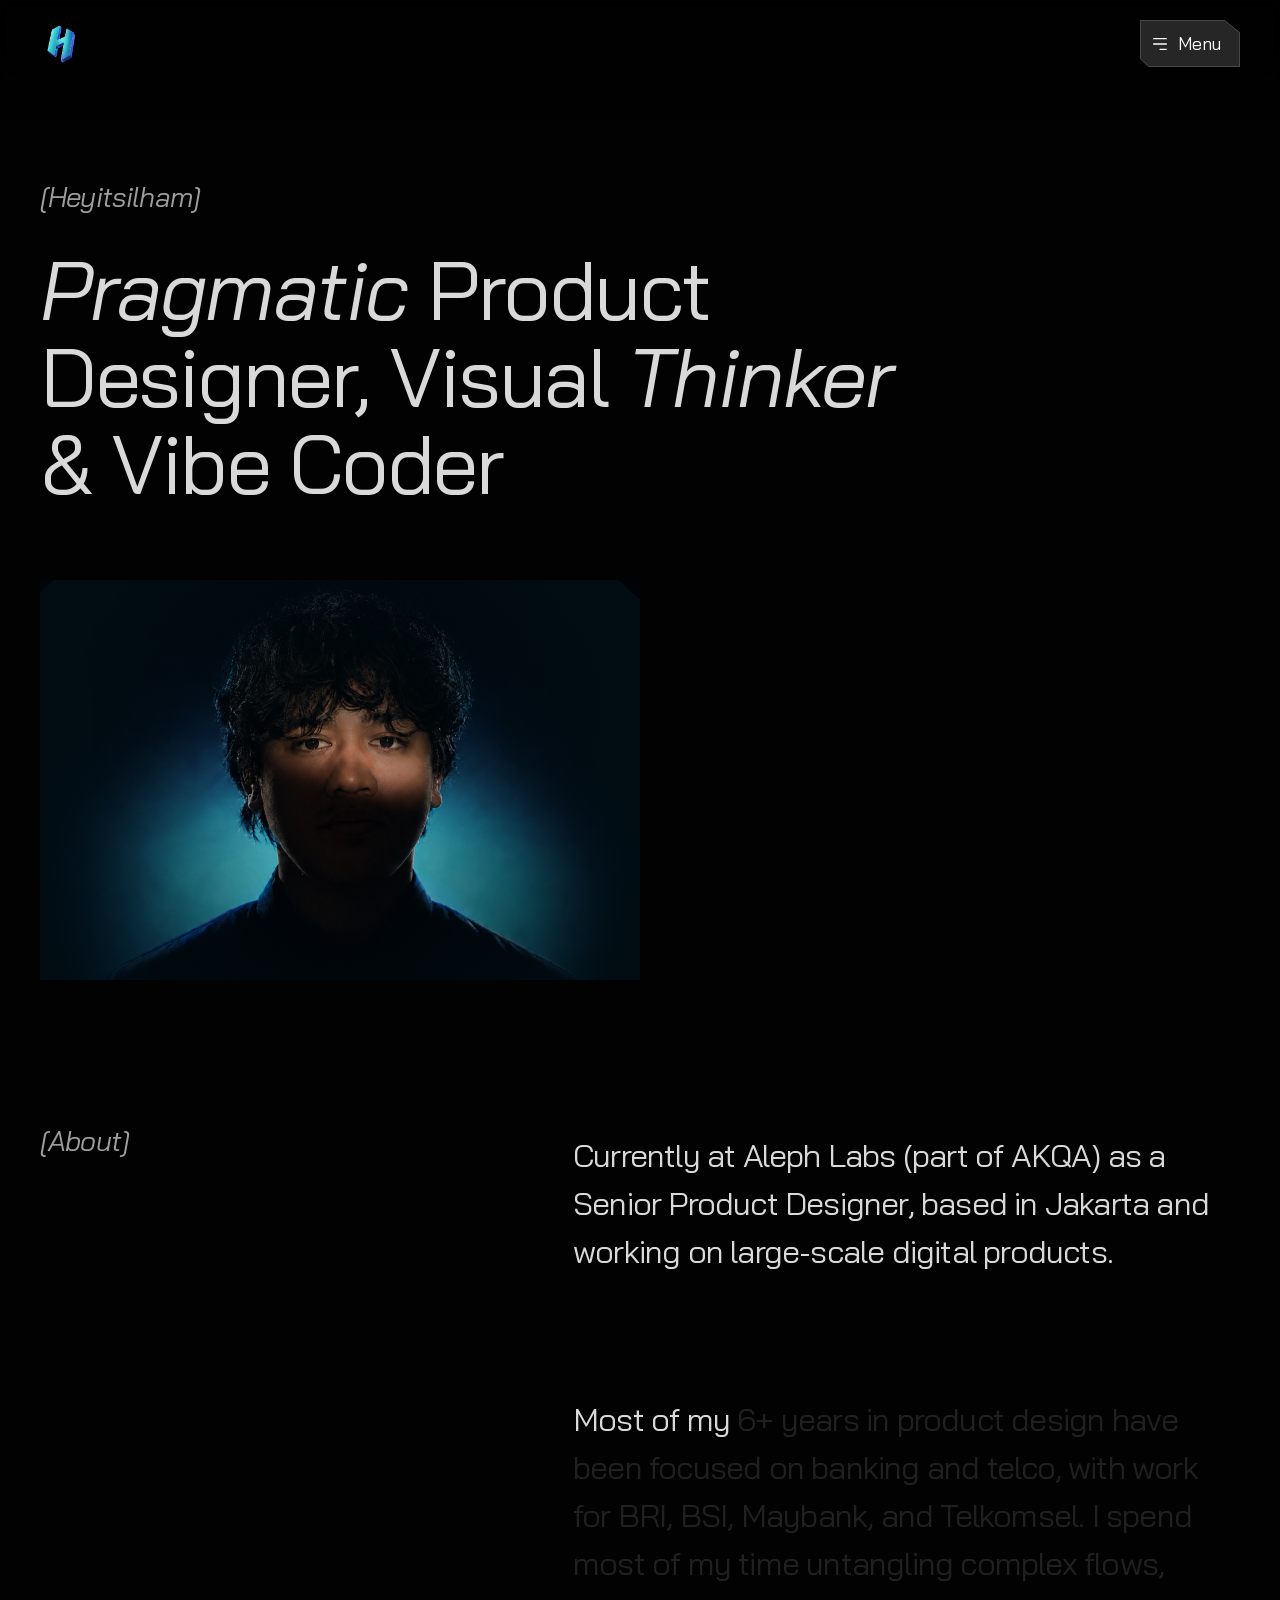
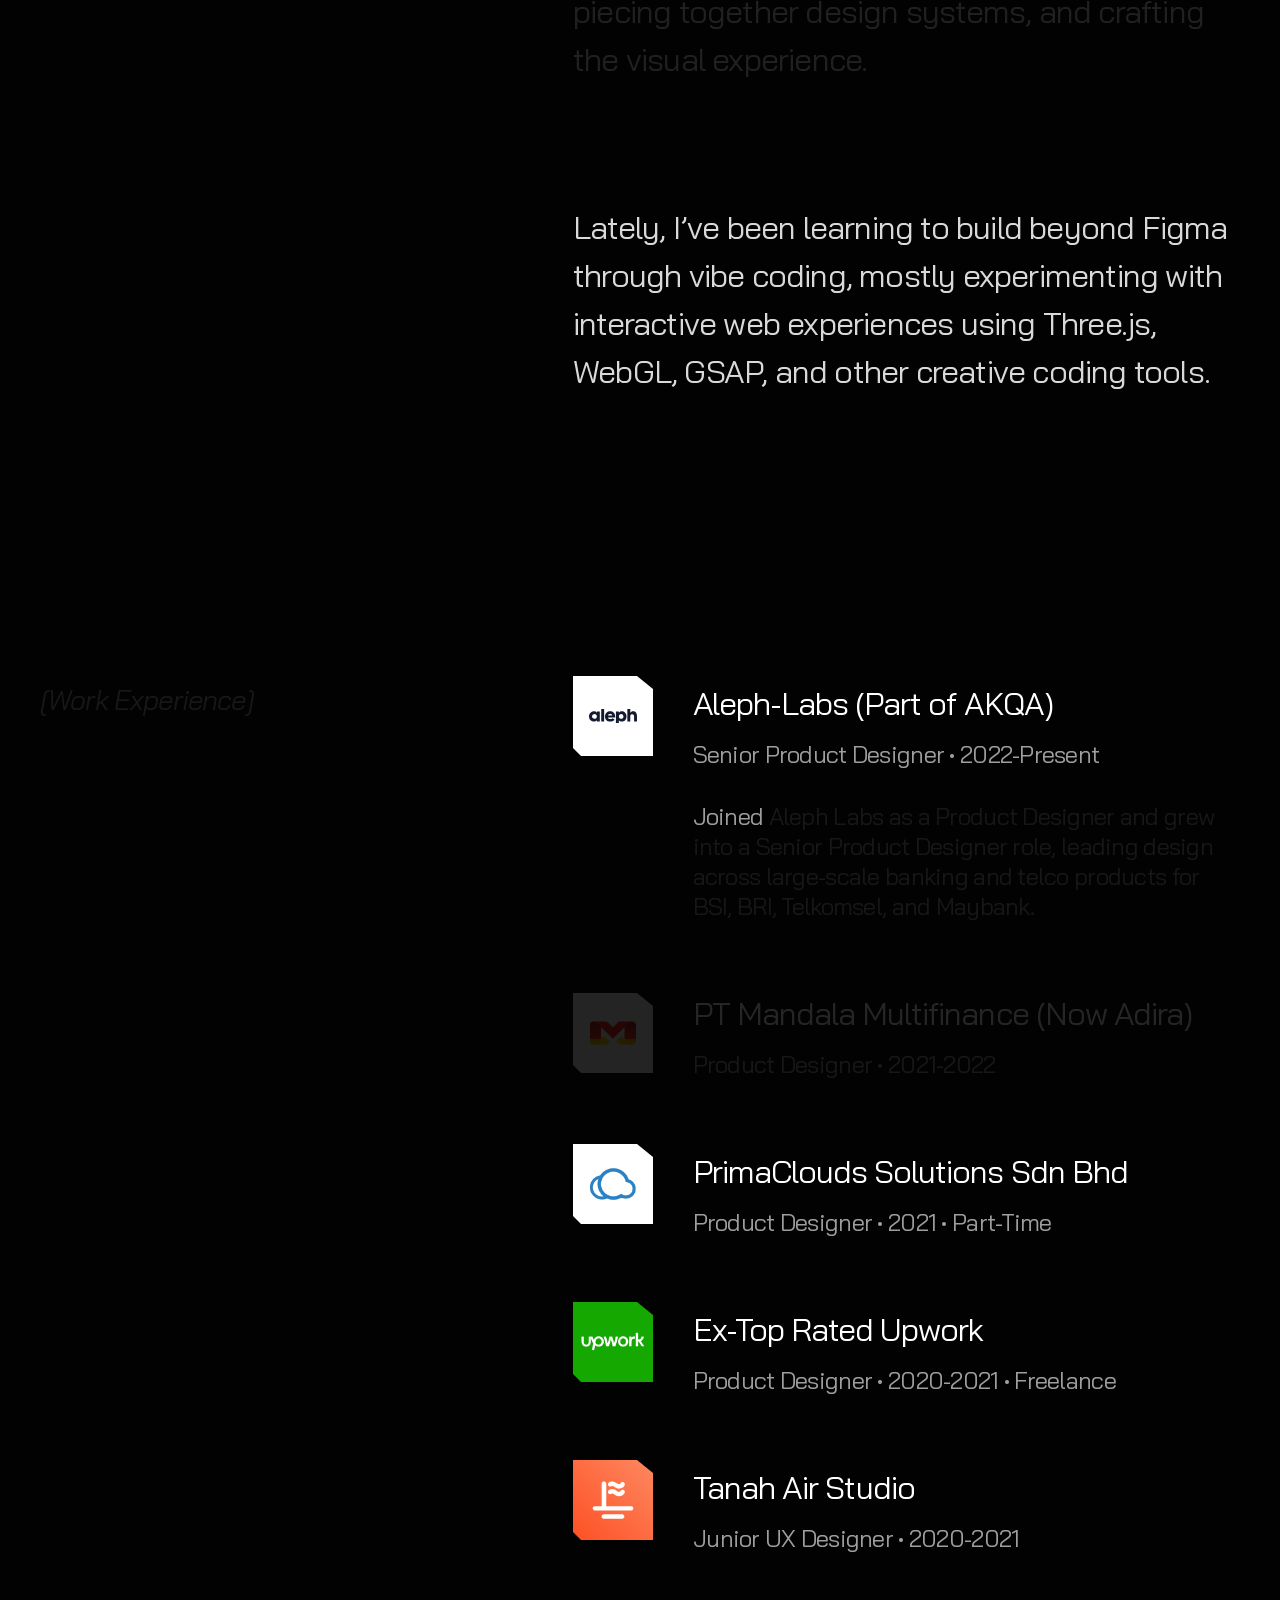
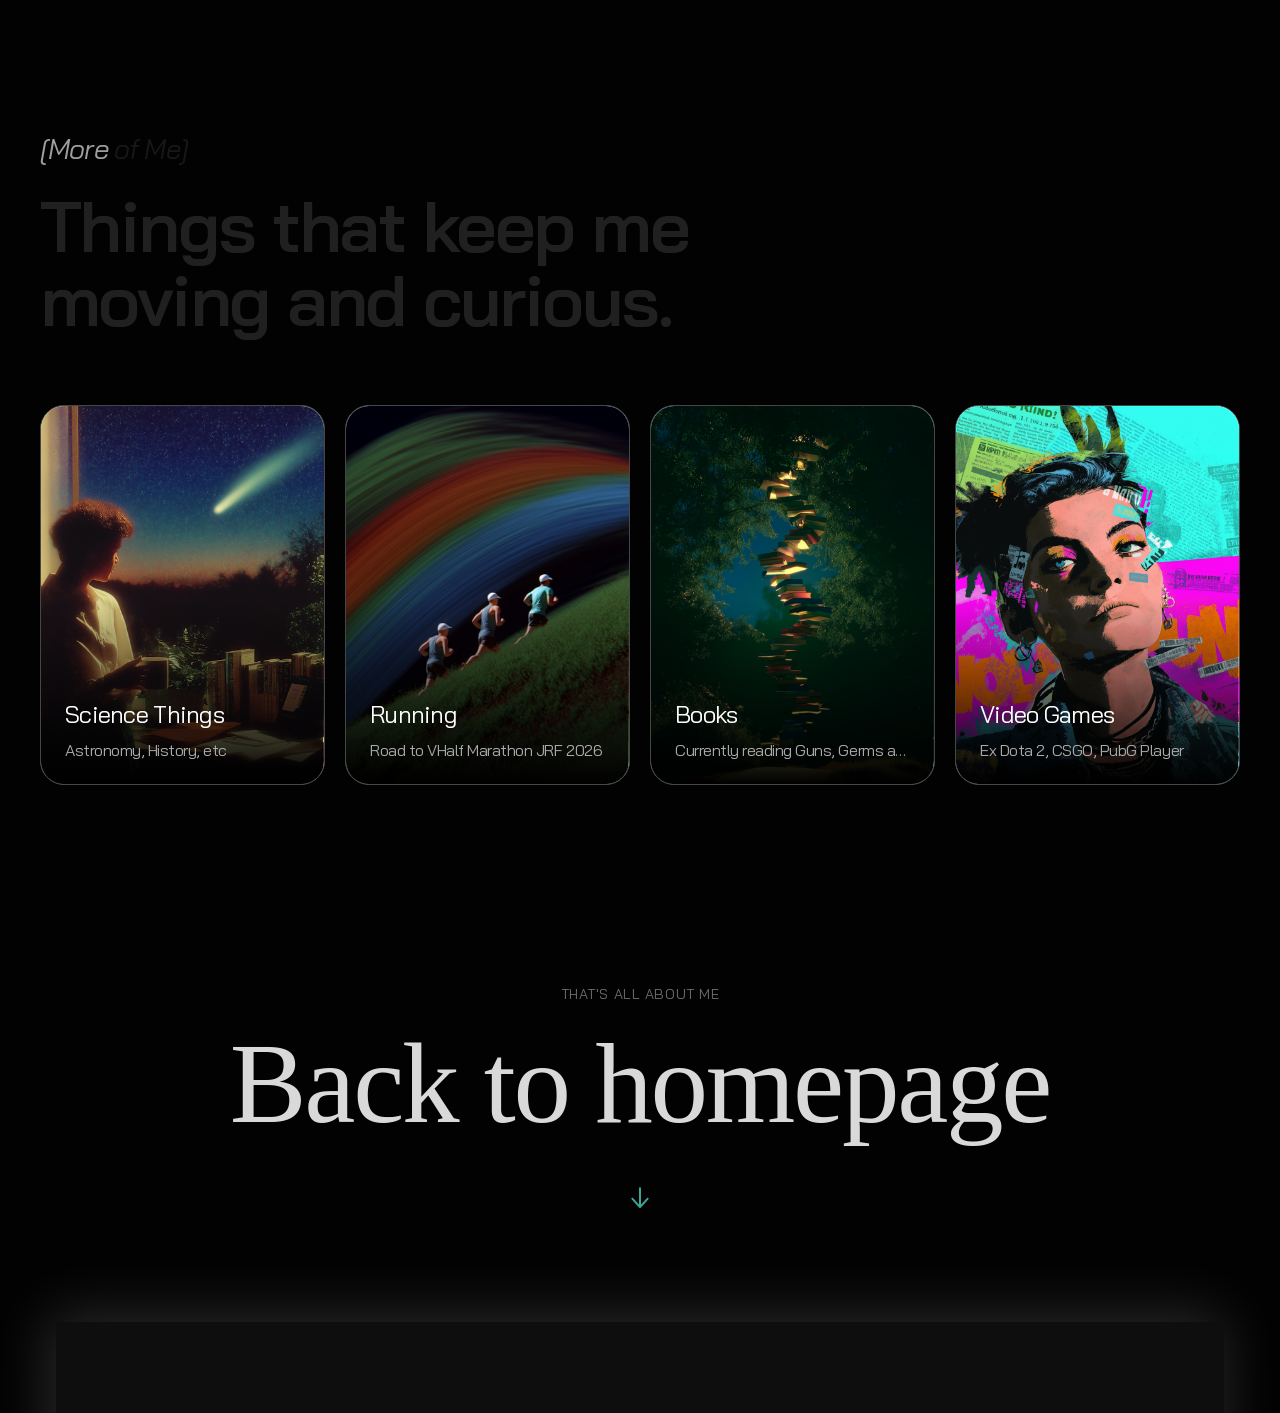
==== about.html @ de313d69 "Update Porto portfolio site and project assets" ====
<!DOCTYPE html>
<html lang="en" class="dark">
<head>
  <meta charset="UTF-8" />
  <meta name="viewport" content="width=device-width, initial-scale=1.0" />

  <title>About — Ilham</title>
  <meta name="description" content="About Ilham — product designer crafting editorial, cinematic digital experiences." />
  <meta name="theme-color" content="#020202" />
  <script>try {
    if (sessionStorage.getItem('porto-about-curtain') === '1') {
      document.documentElement.classList.add('from-home-curtain');
      sessionStorage.removeItem('porto-about-curtain');
    }
  } catch (e) {}</script>
  <script>try { if (!(window.matchMedia && matchMedia('(prefers-reduced-motion: reduce)').matches)) { document.documentElement.classList.add('motion-on'); addEventListener('load', function () { setTimeout(function () { if (!window.Motion) document.documentElement.classList.remove('motion-on'); }, 0); }); } } catch (e) {}</script>
  <!-- Any nav from here to the homepage must arrive splash-less, and the flag
       must exist BEFORE the prerender below parses index.html -->
  <script>try { sessionStorage.setItem('porto-skip-splash', '1'); } catch (e) {}</script>
  <!-- Prerender the homepage in the background so the footer-glide handoff is
       an instant swap of an already-rendered page (no blank navigation gap).
       Browsers without speculation rules ignore this. -->
  <script type="speculationrules">{ "prerender": [{ "urls": ["index.html", "index.html?from=about-menu"] }] }</script>

  <!-- Favicons -->
  <link rel="icon" href="/favicon.svg" type="image/svg+xml" />
  <link rel="icon" href="/favicon.ico" sizes="any" />

  <!-- Fonts (same set as index) -->
  <link href="https://api.fontshare.com/v2/css?f[]=recoleta@300&display=swap" rel="stylesheet" />
  <link rel="preconnect" href="https://fonts.googleapis.com" />
  <link rel="preconnect" href="https://fonts.gstatic.com" crossorigin />
  <link href="https://fonts.googleapis.com/css2?family=Cormorant+Garamond:ital,wght@1,300&display=swap" rel="stylesheet" />
  <link href="https://fonts.googleapis.com/css2?family=Bai+Jamjuree:ital,wght@0,400;0,600;1,400;1,600&display=swap" rel="stylesheet" />

  <!-- Reuse the homepage navigation/menu component, then layer the scrolling
       About page styles on top. -->
  <link rel="stylesheet" href="home.css?v=51" />
  <link rel="stylesheet" href="about.css?v=42" />
</head>
<body>

  <div class="about-entry-curtain" id="about-entry-curtain" aria-hidden="true"></div>
  <script>
  // Release the handoff cover as soon as its DOM node exists. Keeping this
  // beside the curtain prevents the rest of the document and its scripts from
  // extending the black frame on a cold navigation.
  (function () {
    var root = document.documentElement;
    var curtain = document.getElementById('about-entry-curtain');
    if (!curtain || !root.classList.contains('from-home-curtain')) return;

    function release() {
      curtain.getBoundingClientRect();
      requestAnimationFrame(function () {
        root.classList.add('is-about-ready');
        document.dispatchEvent(new CustomEvent('porto:about-reveal'));
        setTimeout(function () {
          root.classList.add('about-entry-complete');
          root.classList.remove('from-home-curtain', 'is-about-ready');
        }, 1040);
      });
    }

    // Wait only for parsing—not images—so the destination composition exists
    // before its rack-focus transition begins.
    if (document.readyState === 'loading') {
      document.addEventListener('DOMContentLoaded', release, { once: true });
    } else {
      release();
    }
  })();
  </script>

  <nav class="navbar">
    <div class="navbar-left">
      <div class="logo" aria-hidden="true">
        <img src="assets/images/logo%20ilham%20baru.png" alt="" />
      </div>
    </div>
    <div class="navbar-right">
      <button class="menu-button" id="menu-trigger" type="button" aria-label="Open menu" aria-controls="site-menu" aria-expanded="false">
        <span class="menu-button-shape" aria-hidden="true">
          <img class="menu-button-shape-default" src="assets/images/menu-button-default.svg?v=2" alt="" />
          <img class="menu-button-shape-hover" src="assets/images/menu-button-hover.svg?v=2" alt="" />
        </span>
        <span class="menu-button-content">
          <span class="menu-button-icon" aria-hidden="true">
            <img class="menu-button-icon-menu" src="assets/images/menu-3.svg" alt="" />
            <img class="menu-button-icon-close" src="assets/images/site-menu/menu-close-x.svg" alt="" />
          </span>
          <span class="menu-button-label">
            <span class="menu-button-label-menu">Menu</span>
            <span class="menu-button-label-close">Close</span>
          </span>
        </span>
      </button>
    </div>
  </nav>

  <div class="site-menu" id="site-menu" aria-hidden="true">
    <section class="site-menu-panel" id="site-menu-panel" role="dialog" aria-modal="true" aria-label="Site menu" tabindex="-1">
      <img class="site-menu-panel-bg site-menu-panel-bg-open" src="assets/images/site-menu/menu-panel-bg.svg" alt="" aria-hidden="true" />

      <nav class="site-menu-nav" aria-label="Primary navigation">
        <a class="site-menu-link" href="index.html?from=about-menu">Works</a>
        <button class="site-menu-link is-active" type="button" data-menu-action="about">
          <span>About</span>
          <img class="site-menu-active-dot" src="assets/images/site-menu/menu-active-dot.svg" alt="" aria-hidden="true" />
        </button>
        <a class="site-menu-link" href="mailto:ilhammaulanaa100@gmail.com">Message</a>
      </nav>

      <div class="site-menu-connect">
        <p>Connect with me</p>
        <div class="site-menu-socials" aria-label="Social links">
          <a class="site-menu-social" href="https://www.linkedin.com/in/ilham-maulana2110/" target="_blank" rel="noopener noreferrer" aria-label="LinkedIn">
            <img src="assets/images/site-menu/social-linkedin.svg" alt="" />
          </a>
          <a class="site-menu-social" href="https://dribbble.com/heyitsilham" target="_blank" rel="noopener noreferrer" aria-label="Dribbble">
            <img src="assets/images/site-menu/social-dribbble.svg" alt="" />
          </a>
          <a class="site-menu-social" href="https://www.instagram.com/ui_ilham/" target="_blank" rel="noopener noreferrer" aria-label="Instagram">
            <img src="assets/images/site-menu/social-instagram.svg" alt="" />
          </a>
          <a class="site-menu-social" href="https://www.upwork.com/freelancers/~01710fbc4b548834e5?mp_source=share" target="_blank" rel="noopener noreferrer" aria-label="Upwork">
            <img src="assets/images/site-menu/upwork.svg" alt="" />
          </a>
        </div>
      </div>
    </section>
  </div>

  <main class="about-page">

    <!-- ── Hero ── -->
    <section class="ab-hero">
      <div class="ab-hero-stage">
        <div class="ab-hero-copy">
          <p class="ab-hero-name" data-reveal>[Heyitsilham]</p>
          <h1 class="ab-hero-headline" data-reveal>
            <span class="m-line"><em class="ab-hero-accent">Pragmatic</em> Product</span>
            <span class="m-line">Designer, Visual <em class="ab-hero-accent">Thinker</em></span>
            <span class="m-line">&amp; Vibe Coder</span>
          </h1>
        </div>
        <div class="ab-hero-media" data-reveal>
          <img src="assets/images/site-menu/ilham.png" alt="Ilham — portrait" />
        </div>
      </div>
    </section>

    <!-- ── About ── -->
    <section class="ab-split ab-about">
      <div class="ab-split-left">
        <h2 class="ab-split-title">[About]</h2>
      </div>
      <div class="ab-split-right ab-about-copy">
        <p data-blur-reveal>Currently at Aleph Labs (part of AKQA) as a Senior Product Designer, based in Jakarta and working on large-scale digital products.</p>
        <p data-blur-reveal>Most of my 6+ years in product design have been focused on banking and telco, with work for BRI, BSI, Maybank, and Telkomsel. I spend most of my time untangling complex flows, piecing together design systems, and crafting the visual experience.</p>
        <p data-blur-reveal>Lately, I’ve been learning to build beyond Figma through vibe coding, mostly experimenting with interactive web experiences using Three.js, WebGL, GSAP, and other creative coding tools.</p>
      </div>
    </section>

    <!-- ── Work Experience ── -->
    <section class="ab-split ab-work">
      <div class="ab-split-left">
        <div class="ab-work-sticky" data-blur-block>
          <h2 class="ab-split-title">[Work Experience]</h2>
        </div>
      </div>
      <div class="ab-split-right ab-work-list">
        <!-- Add/update experience: duplicate one article, then edit its logo,
             title, role, year, and description. JS recalculates its index. -->
        <article class="ab-work-item" data-index="1">
          <div class="ab-work-card">
            <div class="ab-work-logo" aria-hidden="true" data-blur-block>
              <img src="assets/images/company-logos/logo%20alehp.svg" alt="Aleph Labs logo" width="80" height="80" />
            </div>
            <div class="ab-work-copy">
              <div class="ab-work-heading">
                <h3 data-blur-reveal>Aleph-Labs (Part of AKQA)</h3>
                <p class="ab-work-meta" data-blur-reveal><span>Senior Product Designer</span> <span class="ab-work-meta-separator" aria-hidden="true">•</span> <span>2022-Present</span></p>
              </div>
              <p class="ab-work-description" data-blur-reveal>Joined Aleph Labs as a Product Designer and grew into a Senior Product Designer role, leading design across large-scale banking and telco products for BSI, BRI, Telkomsel, and Maybank.</p>
            </div>
          </div>
        </article>
        <article class="ab-work-item" data-index="2">
          <div class="ab-work-card">
            <div class="ab-work-logo" aria-hidden="true" data-blur-block>
              <img src="assets/images/company-logos/logo%20mandala.png" alt="Mandala logo" width="80" height="80" />
            </div>
            <div class="ab-work-copy">
              <div class="ab-work-heading">
                <h3 data-blur-reveal>PT Mandala Multifinance (Now Adira)</h3>
                <p class="ab-work-meta" data-blur-reveal><span>Product Designer</span> <span class="ab-work-meta-separator" aria-hidden="true">•</span> <span>2021-2022</span></p>
              </div>
            </div>
          </div>
        </article>
        <article class="ab-work-item" data-index="3">
          <div class="ab-work-card">
            <div class="ab-work-logo" aria-hidden="true" data-blur-block>
              <img src="assets/images/company-logos/logo%20prima%20cloud.png" alt="PrimaCloud logo" width="80" height="80" />
            </div>
            <div class="ab-work-copy">
              <div class="ab-work-heading">
                <h3 data-blur-reveal>PrimaClouds Solutions Sdn Bhd</h3>
                <p class="ab-work-meta" data-blur-reveal><span>Product Designer</span> <span class="ab-work-meta-separator" aria-hidden="true">•</span> <span>2021</span> <span class="ab-work-meta-separator" aria-hidden="true">•</span> <span>Part-Time</span></p>
              </div>
            </div>
          </div>
        </article>
        <article class="ab-work-item" data-index="4">
          <div class="ab-work-card">
            <div class="ab-work-logo" aria-hidden="true" data-blur-block>
              <img src="assets/images/company-logos/logo%20upwork.png" alt="Upwork logo" width="80" height="80" />
            </div>
            <div class="ab-work-copy">
              <div class="ab-work-heading">
                <h3 data-blur-reveal>Ex-Top Rated Upwork</h3>
                <p class="ab-work-meta" data-blur-reveal><span>Product Designer</span> <span class="ab-work-meta-separator" aria-hidden="true">•</span> <span>2020-2021</span> <span class="ab-work-meta-separator" aria-hidden="true">•</span> <span>Freelance</span></p>
              </div>
            </div>
          </div>
        </article>
        <article class="ab-work-item" data-index="5">
          <div class="ab-work-card">
            <div class="ab-work-logo" aria-hidden="true" data-blur-block>
              <img src="assets/images/company-logos/logo%20tanahair.svg" alt="Tanah Air logo" width="80" height="80" />
            </div>
            <div class="ab-work-copy">
              <div class="ab-work-heading">
                <h3 data-blur-reveal>Tanah Air Studio</h3>
                <p class="ab-work-meta" data-blur-reveal><span>Junior UX Designer</span> <span class="ab-work-meta-separator" aria-hidden="true">•</span> <span>2020-2021</span></p>
              </div>
            </div>
          </div>
        </article>
      </div>
    </section>

    <!-- ── Outside Design ── -->
    <section class="ab-outside" aria-labelledby="outside-design-title">
      <header class="ab-outside-header">
        <p class="ab-outside-sub" data-blur-reveal>[More of Me]</p>
        <h2 class="ab-outside-title" id="outside-design-title" data-blur-reveal>Things that keep me moving and curious.</h2>
      </header>

      <div class="ab-gallery" aria-label="Outside design interests">
        <figure class="ab-gallery-card">
          <div class="ab-gallery-visual" data-blur-block>
            <img src="assets/images/outside-design/moreofme1.png" alt="More of Me image 1" loading="lazy" decoding="async" />
            <span class="ab-gallery-overlay" aria-hidden="true"></span>
            <figcaption class="ab-gallery-info">
              <h3>Science Things</h3>
              <p>Astronomy, History, etc</p>
            </figcaption>
          </div>
        </figure>

        <figure class="ab-gallery-card">
          <div class="ab-gallery-visual" data-blur-block>
            <img src="assets/images/outside-design/moreofme2.png" alt="More of Me image 2" loading="lazy" decoding="async" />
            <span class="ab-gallery-overlay" aria-hidden="true"></span>
            <figcaption class="ab-gallery-info">
              <h3>Running</h3>
              <p>Road to VHalf Marathon JRF 2026</p>
            </figcaption>
          </div>
        </figure>

        <figure class="ab-gallery-card">
          <div class="ab-gallery-visual" data-blur-block>
            <img src="assets/images/outside-design/moreofme3.png" alt="More of Me image 3" loading="lazy" decoding="async" />
            <span class="ab-gallery-overlay" aria-hidden="true"></span>
            <figcaption class="ab-gallery-info">
              <h3>Books</h3>
              <p>Currently reading Guns, Germs and Steel</p>
            </figcaption>
          </div>
        </figure>

        <figure class="ab-gallery-card">
          <div class="ab-gallery-visual" data-blur-block>
            <img src="assets/images/outside-design/moreofme4.png" alt="More of Me image 4" loading="lazy" decoding="async" />
            <span class="ab-gallery-overlay" aria-hidden="true"></span>
            <figcaption class="ab-gallery-info">
              <h3>Video Games</h3>
              <p>Ex Dota 2, CSGO, PubG Player</p>
            </figcaption>
          </div>
        </figure>
      </div>
    </section>

  </main>

  <!-- ── Footer: back to homepage (cut-off peek box glides into index.html) ── -->
  <footer class="ab-footer">
    <p class="ab-footer-sub">That's all about me</p>
    <a class="ab-footer-link" id="back-home" href="index.html">
      Back to homepage
      <svg class="ab-footer-arrow" viewBox="0 0 20 20" fill="none" aria-hidden="true">
        <path d="M10 3v13M4.5 10.5L10 16.5l5.5-6" stroke="currentColor" stroke-width="1.4" stroke-linecap="round" stroke-linejoin="round"/>
      </svg>
    </a>
    <div class="ab-peek-wrap">
      <div class="ab-peek" id="home-peek" role="link" tabindex="0" aria-label="Back to homepage"></div>
    </div>
  </footer>

  <script src="motion.js"></script>
  <script src="menu-button-hover.js?v=3"></script>
  <script src="about.js?v=26"></script>
</body>
</html>
---- home.css ----
/* ── Local ITC Garamond (matches case-study.css) ── */
@font-face {
  font-family: 'ITC Garamond Std';
  font-style: italic;
  font-weight: 300;
  src: local('ITC Garamond Std Light Narrow Italic'),
       local('ITCGaramondStd-LtNarrIt'),
       local('ITC Garamond Std Light Italic');
}

:root {
  --brand-teal: #58F0E0;
  --brand-teal-deep: #178B84;
  --brand-blue: #5271ED;
  --brand-aqua: #52EDE2;
  --menu-spring: cubic-bezier(0.16, 1, 0.3, 1);
  color-scheme: dark;
}

@property --view-switch-shine-angle {
  syntax: "<angle>";
  initial-value: 0deg;
  inherits: false;
}

@supports (animation-timing-function: linear(0, 1)) {
  :root {
    --menu-spring: linear(
      0 0%,
      0.0014 0.515%,
      0.0055 1.03%,
      0.0239 2.235%,
      0.053 3.44%,
      0.0961 4.81%,
      0.1957 7.39%,
      0.4354 12.88%,
      0.5484 15.63%,
      0.6494 18.38%,
      0.7362 21.13%,
      0.8083 23.88%,
      0.8696 26.8%,
      0.9168 29.72%,
      0.9368 31.265%,
      0.9536 32.81%,
      0.9793 35.9%,
      0.997 39.17%,
      1.0084 42.77%,
      1.0142 47.07%,
      1.0144 53.43%,
      1.0054 68.37%,
      1.0019 77.3%,
      0.9998 99.98%
    );
  }
}

*, *::before, *::after { box-sizing: border-box; margin: 0; padding: 0; }
html, body { height: 100%; }
body { background: #fff; overflow: hidden; }

.porto { position: fixed; inset: 0; overflow: hidden; background: #fff; opacity: 0; }
.page-section { position: absolute; inset: 0; overflow: visible; pointer-events: none; }
.page-section.is-active { pointer-events: none; }
.page-section:not(.is-active) .proj-card { pointer-events: none; }
.page-section.is-active .proj-card { pointer-events: auto; cursor: none; }

@media (min-width: 901px) {
  /* The two visible neighbour cards act as previous/next navigation targets. */
  .page-section:not(.is-active) .proj-card {
    pointer-events: auto;
    cursor: pointer;
  }
}

/* Fluid stage — renders identically at 1440px, adapts below/above it */
.section-inner {
  position: absolute;
  left: 0;
  right: 0;
  top: 50%;
  height: 900px;
  transform: translateY(-50%);
}

/* ── Scan grid: crosshair + focus frame tracking the active proj-card ──
   home.js positions the vertical lines, horizontal lines, and focus frame to match
   the card's live getBoundingClientRect(); it scales the focus ~20% larger
   mid-transition, then settles back onto the next card. */
.scan-grid { position: fixed; inset: 0; z-index: 0; pointer-events: none; }
.scan-line { position: absolute; background: rgba(34,32,32,0.10); }
.scan-line-v1, .scan-line-v2 { top: 0; bottom: 0; width: 1px; }
.scan-line-h1, .scan-line-h2 { left: 0; right: 0; height: 1px; }

.scan-focus { position: absolute; }
.scan-corner { position: absolute; width: 26px; height: 26px; }
/* offset outside the card edge — the opaque card sits above the scan-grid and would hide a flush-mounted bracket */
.scan-corner-tl { top: -10px; left: -10px; border-top: 2px solid rgba(34,32,32,0.7); border-left: 2px solid rgba(34,32,32,0.7); }
.scan-corner-tr { top: -10px; right: -10px; border-top: 2px solid rgba(34,32,32,0.7); border-right: 2px solid rgba(34,32,32,0.7); }
.scan-corner-bl { bottom: -10px; left: -10px; border-bottom: 2px solid rgba(34,32,32,0.7); border-left: 2px solid rgba(34,32,32,0.7); }
.scan-corner-br { bottom: -10px; right: -10px; border-bottom: 2px solid rgba(34,32,32,0.7); border-right: 2px solid rgba(34,32,32,0.7); }

.vignette-radial {
  position: fixed;
  inset: 0;
  z-index: 50;
  pointer-events: none;
  background:
    linear-gradient(to bottom, rgba(255,255,255,0.92) 0%, rgba(255,255,255,0) 18%),
    linear-gradient(to top,    rgba(255,255,255,0.92) 0%, rgba(255,255,255,0) 18%),
    linear-gradient(to right,  rgba(255,255,255,0.92) 0%, rgba(255,255,255,0) 18%),
    linear-gradient(to left,   rgba(255,255,255,0.92) 0%, rgba(255,255,255,0) 18%);
}

/* ── Navbar ── */
.navbar {
  position: fixed; top: 0; left: 0; right: 0;
  display: flex; align-items: center; justify-content: space-between;
  padding: 16px 56px; z-index: 1000;
  isolation: isolate;
}
.navbar::before {
  content: "";
  position: absolute;
  inset: 0 0 -32px;
  z-index: -1;
  pointer-events: none;
  backdrop-filter: blur(8px);
  -webkit-backdrop-filter: blur(8px);
  mask-image: linear-gradient(
    to bottom,
    #000 0%,
    rgba(0, 0, 0, 0.92) 38%,
    rgba(0, 0, 0, 0.45) 70%,
    transparent 100%
  );
  -webkit-mask-image: linear-gradient(
    to bottom,
    #000 0%,
    rgba(0, 0, 0, 0.92) 38%,
    rgba(0, 0, 0, 0.45) 70%,
    transparent 100%
  );
}
/* Case-study overlay has its own close/back button + pagination in the same corners */
body.cs-open .navbar { display: none; }
.navbar-left { display: flex; align-items: center; }
.logo { position: relative; width: 40px; height: 40px; flex-shrink: 0; }
.logo img {
  width: 100%;
  height: 100%;
  display: block;
  object-fit: contain;
  transform: scale(1.25);
  transform-origin: center;
}

.navbar-right { display: flex; align-items: center; }

.menu-button {
  position: relative;
  width: 100px;
  height: 47px;
  flex: 0 0 100px;
  appearance: none;
  border: 0;
  padding: 0;
  background: transparent;
  color: #fff;
  cursor: pointer;
  font: inherit;
  transform: translate3d(0, 0, 0);
  transition: transform 800ms var(--menu-spring);
  will-change: transform;
}
.menu-button-shape {
  position: absolute;
  inset: 0;
  display: block;
  width: 100px;
  height: 47px;
  opacity: 1;
  transition: opacity 160ms ease 600ms;
}
.menu-button-shape img {
  position: absolute;
  inset: 0;
  display: block;
  width: 100px;
  height: 47px;
}
.menu-button-shape-hover {
  opacity: 0;
  transition: opacity 160ms ease;
}
.menu-button:is(:hover, :focus-visible) .menu-button-shape-hover { opacity: 1; }
.menu-button:focus-visible { outline: none; }
.menu-button[aria-expanded="true"] {
  transform: translate3d(-24px, 60px, 0);
}
.menu-button[aria-expanded="true"] .menu-button-shape {
  opacity: 0;
  transition-delay: 60ms;
}
.menu-button-content {
  position: absolute;
  top: 12px;
  left: 12px;
  display: grid;
  grid-template-columns: 16px max-content;
  grid-template-areas: "icon label";
  column-gap: 8px;
  align-items: start;
  pointer-events: none;
}
.menu-button[aria-expanded="true"] .menu-button-content {
  right: 0;
  left: auto;
  grid-template-columns: max-content 16px;
  grid-template-areas: "label icon";
}
.menu-button-icon {
  grid-area: icon;
  position: relative;
  width: 16px;
  height: 16px;
  margin-top: 3.5px;
  overflow: hidden;
  transform-origin: center;
  backface-visibility: hidden;
  will-change: transform;
}
.menu-button-icon-menu,
.menu-button-icon-close {
  position: absolute;
  display: block;
  transition:
    opacity 160ms ease,
    transform 220ms cubic-bezier(0.22, 1, 0.36, 1);
}
.menu-button-icon-menu {
  top: 2px;
  left: 0.6667px;
  width: 14.6667px;
  height: 12px;
}
.menu-button-icon-close {
  top: 2.6667px;
  left: 2.6667px;
  width: 10.6667px;
  height: 10.6667px;
  opacity: 0;
  transform: rotate(-45deg) scale(0.75);
}
.menu-button[aria-expanded="true"] .menu-button-icon-menu {
  opacity: 0;
  transform: rotate(45deg) scale(0.75);
}
.menu-button[aria-expanded="true"] .menu-button-icon-close {
  opacity: 1;
  transform: rotate(0) scale(1);
}
.menu-button-label {
  grid-area: label;
  display: grid;
  font-family: 'Bai Jamjuree', sans-serif;
  font-size: 18px;
  font-weight: 400;
  font-style: normal;
  line-height: normal;
  white-space: nowrap;
}
.menu-button-label-menu,
.menu-button-label-close {
  grid-area: 1 / 1;
  transition:
    opacity 160ms ease,
    transform 220ms cubic-bezier(0.22, 1, 0.36, 1);
}
.menu-button-letter {
  display: inline-block;
  transform-origin: center;
  backface-visibility: hidden;
  will-change: transform;
}
.menu-button-label-close {
  opacity: 0;
  transform: translateY(-4px);
}
.menu-button[aria-expanded="true"] .menu-button-label-menu {
  opacity: 0;
  transform: translateY(4px);
}
.menu-button[aria-expanded="true"] .menu-button-label-close {
  opacity: 1;
  transform: translateY(0);
}

body.menu-open .navbar {
  z-index: 12001;
  pointer-events: none;
}
body.menu-open .navbar::before,
body.menu-open .navbar-left {
  opacity: 0;
}
body.menu-open .menu-button { pointer-events: auto; }

/* ── Full-screen menu ── */
.site-menu {
  position: fixed;
  inset: 0;
  z-index: 12000;
  visibility: hidden;
  overflow: hidden;
  background-color: rgba(0, 0, 0, 0);
  backdrop-filter: blur(0);
  -webkit-backdrop-filter: blur(0);
  pointer-events: none;
  transition:
    background-color 500ms ease,
    backdrop-filter 500ms ease,
    -webkit-backdrop-filter 500ms ease,
    visibility 0s linear;
}
.site-menu::before {
  content: "";
  position: absolute;
  inset: 0;
  background: #020202;
  opacity: 0;
  pointer-events: none;
  transform: translateZ(0);
  will-change: opacity;
  transition: opacity 180ms cubic-bezier(0.22, 1, 0.36, 1);
}
.site-menu.is-preparing,
.site-menu.is-closing { visibility: visible; }
.site-menu.is-open {
  visibility: visible;
  background-color: rgba(0, 0, 0, 0.5);
  backdrop-filter: blur(4px);
  -webkit-backdrop-filter: blur(4px);
  pointer-events: auto;
  transition-delay: 0s;
}
.site-menu.is-closing {
  pointer-events: none;
}
.site-menu.is-selecting-about,
.site-menu.is-selecting-works {
  pointer-events: none;
}
.site-menu.is-navigating-about,
.site-menu.is-navigating-home {
  visibility: visible;
  /* Rack-focus dissolve: deepen the existing menu atmosphere without turning
     the panel itself into a fullscreen curtain. */
  background-color: rgba(0, 0, 0, 0.68);
  backdrop-filter: blur(10px);
  -webkit-backdrop-filter: blur(10px);
  pointer-events: none;
  transition:
    background-color 640ms cubic-bezier(0.37, 0, 0.63, 1),
    backdrop-filter 640ms cubic-bezier(0.37, 0, 0.63, 1),
    -webkit-backdrop-filter 640ms cubic-bezier(0.37, 0, 0.63, 1);
}
.site-menu.is-navigating-about::before,
.site-menu.is-navigating-home::before {
  opacity: 1;
  transition: opacity 640ms cubic-bezier(0.37, 0, 0.63, 1);
}
.site-menu-panel {
  position: absolute;
  z-index: 1;
  top: 48px;
  right: 40px;
  width: 450px;
  height: 804px;
  overflow: hidden;
  color: #fff;
  outline: none;
  isolation: isolate;
  clip-path: inset(
    0
    0
    var(--menu-clip-bottom, 757px)
    var(--menu-clip-left, 350px)
  );
  transform: translate3d(
    var(--menu-morph-x, -16px),
    var(--menu-morph-y, -32px),
    0
  );
  transition:
    clip-path 800ms var(--menu-spring),
    transform 800ms var(--menu-spring),
    top 680ms cubic-bezier(0.76, 0, 0.24, 1),
    right 680ms cubic-bezier(0.76, 0, 0.24, 1),
    width 680ms cubic-bezier(0.76, 0, 0.24, 1),
    height 680ms cubic-bezier(0.76, 0, 0.24, 1),
    background-color 280ms ease;
  will-change: clip-path, transform, top, right, width, height;
}
.site-menu.is-open .site-menu-panel {
  clip-path: inset(0 0 0 0);
  transform: translate3d(0, 0, 0);
}
.site-menu.is-navigating-about .site-menu-panel,
.site-menu.is-navigating-home .site-menu-panel {
  clip-path: inset(0 0 0 0);
  opacity: 0;
  filter: blur(10px);
  transform: translate3d(0, 0, 0) scale(0.992);
  animation: menu-route-rack-out 520ms cubic-bezier(0.37, 0, 0.63, 1) both;
  transition:
    opacity 320ms cubic-bezier(0.33, 0, 0.2, 1),
    filter 520ms cubic-bezier(0.37, 0, 0.63, 1),
    transform 640ms cubic-bezier(0.37, 0, 0.63, 1);
}
@keyframes menu-route-rack-out {
  from {
    opacity: 1;
    filter: blur(0);
    transform: translate3d(0, 0, 0) scale(1);
  }
  to {
    opacity: 0;
    filter: blur(10px);
    transform: translate3d(0, 0, 0) scale(0.992);
  }
}
.site-menu.is-resetting,
.site-menu.is-resetting *,
.site-menu.is-resetting *::before,
.site-menu.is-resetting *::after {
  transition: none !important;
}
.site-menu-panel-bg {
  position: absolute;
  display: block;
  top: 0;
  right: 0;
  pointer-events: none;
}
.site-menu-panel-bg-open {
  z-index: 1;
  width: var(--menu-trigger-width, 100px);
  height: var(--menu-trigger-height, 47px);
  opacity: 0;
  transition:
    width 800ms var(--menu-spring),
    height 800ms var(--menu-spring),
    opacity 160ms ease 600ms;
}
.site-menu.is-open .site-menu-panel-bg-open {
  width: 100%;
  height: 100%;
  opacity: 1;
  transition:
    width 800ms var(--menu-spring),
    height 800ms var(--menu-spring),
    opacity 160ms ease 60ms;
}
.site-menu.is-navigating-about .site-menu-panel-bg-open,
.site-menu.is-navigating-home .site-menu-panel-bg-open {
  width: 100%;
  height: 100%;
  opacity: 0;
  transition:
    width 520ms cubic-bezier(0.37, 0, 0.63, 1),
    height 520ms cubic-bezier(0.37, 0, 0.63, 1),
    opacity 260ms cubic-bezier(0.33, 0, 0.2, 1);
}
.site-menu-link:focus-visible,
.site-menu-social:focus-visible { outline: none; }
.site-menu-nav {
  position: absolute;
  z-index: 3;
  top: 229px;
  left: 56px;
  display: flex;
  flex-direction: column;
  align-items: flex-start;
  gap: 32px;
  width: 294px;
}
.site-menu-link {
  display: flex;
  align-items: center;
  gap: 32px;
  width: 100%;
  appearance: none;
  border: 0;
  padding: 0;
  background: transparent;
  color: #7a7a7a;
  cursor: pointer;
  font-family: 'Bai Jamjuree', sans-serif;
  font-size: 72px;
  font-weight: 400;
  font-style: normal;
  line-height: normal;
  text-align: left;
  text-decoration: none;
  white-space: nowrap;
  opacity: 0;
  transform: translate3d(20px, -20px, 0);
  transition:
    color 160ms ease,
    opacity 160ms ease,
    transform 220ms cubic-bezier(0.22, 1, 0.36, 1);
}
.site-menu.is-open .site-menu-link {
  opacity: 1;
  transform: translate3d(0, 0, 0);
  transition:
    color 160ms ease,
    opacity 220ms ease var(--menu-link-delay, 100ms),
    transform 900ms var(--menu-spring) var(--menu-link-delay, 100ms);
}
.site-menu-link:nth-child(1) { --menu-link-delay: 100ms; }
.site-menu-link:nth-child(2) { --menu-link-delay: 160ms; }
.site-menu-link:nth-child(3) { --menu-link-delay: 220ms; }
.site-menu.is-closing .site-menu-link {
  transition-delay: 0s;
}
.site-menu.is-selecting-about .site-menu-active-dot,
.site-menu.is-selecting-works .site-menu-active-dot {
  opacity: 0;
  transition: opacity 120ms ease;
}
.site-menu.is-selecting-about .site-menu-link.is-route-target,
.site-menu.is-selecting-works .site-menu-link.is-route-target {
  color: #fff;
  transition:
    color 120ms ease,
    opacity 220ms ease,
    transform 220ms cubic-bezier(0.22, 1, 0.36, 1);
}
.site-menu.is-navigating-about .site-menu-link,
.site-menu.is-navigating-home .site-menu-link {
  opacity: 0;
  transform: translate3d(0, 0, 0);
  transition:
    color 120ms ease,
    opacity 240ms cubic-bezier(0.33, 0, 0.2, 1),
    transform 240ms cubic-bezier(0.33, 0, 0.2, 1);
}
.site-menu.is-navigating-about .site-menu-link.is-route-target,
.site-menu.is-navigating-home .site-menu-link.is-route-target {
  color: #fff;
  opacity: 0;
  transform: translate3d(0, 0, 0);
  transition:
    color 120ms ease,
    opacity 280ms cubic-bezier(0.33, 0, 0.2, 1),
    transform 280ms cubic-bezier(0.33, 0, 0.2, 1);
}
.site-menu-link.is-route-target::after {
  content: '';
  display: block;
  width: 12px;
  height: 12px;
  flex: 0 0 12px;
  align-self: center;
  transform: translateY(8px);
  border-radius: 50%;
  background: var(--brand-teal);
}
.site-menu-link:is(:hover, :focus-visible),
.site-menu-link.is-active { color: #fff; }
.site-menu-active-dot {
  display: block;
  width: 12px;
  height: 12px;
  flex: 0 0 12px;
  align-self: center;
  transform: translateY(8px);
}
.site-menu-connect {
  position: absolute;
  z-index: 3;
  left: 56px;
  bottom: 40px;
  display: flex;
  flex-direction: column;
  align-items: flex-start;
  gap: 16px;
  width: 294px;
  opacity: 0;
  transform: translate3d(20px, -20px, 0);
  transition:
    opacity 160ms ease,
    transform 220ms cubic-bezier(0.22, 1, 0.36, 1);
}
.site-menu.is-open .site-menu-connect {
  opacity: 1;
  transform: translate3d(0, 0, 0);
  transition:
    opacity 220ms ease 280ms,
    transform 900ms var(--menu-spring) 280ms;
}
.site-menu.is-navigating-about .site-menu-connect,
.site-menu.is-navigating-home .site-menu-connect {
  opacity: 0;
  transform: translate3d(0, 0, 0);
  transition:
    opacity 220ms cubic-bezier(0.33, 0, 0.2, 1),
    transform 220ms cubic-bezier(0.33, 0, 0.2, 1);
}

body.page-leaving-about .menu-button,
body.page-leaving-home .menu-button {
  opacity: 0;
  pointer-events: none;
  transition:
    transform 640ms cubic-bezier(0.37, 0, 0.63, 1),
    opacity 220ms cubic-bezier(0.33, 0, 0.2, 1);
}

body.page-leaving-about .porto,
body.page-leaving-home .about-page {
  filter: blur(8px) brightness(0.62);
  transform: scale(0.992);
  transform-origin: 50% 50%;
  transition:
    filter 640ms cubic-bezier(0.37, 0, 0.63, 1),
    transform 640ms cubic-bezier(0.37, 0, 0.63, 1);
}

/* About menu → Works handoff. Homepage fold 0 is prepared underneath this
   cover, then revealed with the same short fade as the opposite route. */
.home-entry-curtain {
  position: fixed;
  inset: 0;
  z-index: 20000;
  visibility: hidden;
  opacity: 0;
  background: #020202;
  pointer-events: none;
}
html.from-about-curtain .home-entry-curtain {
  visibility: visible;
  opacity: 1;
}
html.from-about-curtain.is-home-ready .home-entry-curtain {
  opacity: 0;
  transition: opacity 720ms cubic-bezier(0.37, 0, 0.63, 1);
}
html.from-about-curtain .porto {
  opacity: 1;
  filter: blur(10px) brightness(0.58);
  transform: scale(1.012);
  transform-origin: 50% 50%;
}
html.from-about-curtain .page-section:first-child .ph-layout {
  transform: translate3d(0, 18px, 0);
}
html.from-about-curtain .navbar,
html.from-about-curtain .view-tabs {
  opacity: 0;
  filter: blur(6px);
}
html.from-about-curtain.is-home-ready .porto {
  filter: blur(0) brightness(1);
  transform: scale(1);
  transition:
    filter 920ms cubic-bezier(0.37, 0, 0.63, 1),
    transform 920ms cubic-bezier(0.37, 0, 0.63, 1);
}
html.from-about-curtain.is-home-ready .page-section:first-child .ph-layout {
  transform: translate3d(0, 0, 0);
  transition: transform 860ms cubic-bezier(0.16, 1, 0.3, 1) 80ms;
}
html.from-about-curtain.is-home-ready .navbar,
html.from-about-curtain.is-home-ready .view-tabs {
  opacity: 1;
  filter: blur(0);
  transition:
    opacity 620ms cubic-bezier(0.33, 0, 0.2, 1) 180ms,
    filter 720ms cubic-bezier(0.37, 0, 0.63, 1) 120ms;
}
html.home-entry-complete .porto {
  opacity: 1;
  filter: none;
  transform: none;
}
html.home-entry-complete .page-section:first-child .ph-layout {
  transform: none;
}
html.home-entry-complete .navbar,
html.home-entry-complete .view-tabs {
  opacity: 1;
  filter: none;
}
.site-menu-connect p {
  font-family: 'Bai Jamjuree', sans-serif;
  font-size: 16px;
  font-weight: 400;
  font-style: normal;
  line-height: normal;
  color: #8b8b8b;
}
.site-menu-socials {
  display: flex;
  align-items: center;
  gap: 20px;
}
.site-menu-social {
  position: relative;
  display: block;
  width: 24px;
  height: 24px;
  flex: 0 0 24px;
  appearance: none;
  border: 0;
  padding: 0;
  background: transparent;
  cursor: pointer;
  opacity: 1;
  transition: opacity 160ms ease;
}
.site-menu-social:hover { opacity: 0.7; }
.site-menu-social img {
  display: block;
  width: 24px;
  height: 24px;
}
.site-menu-social-x { overflow: hidden; }
.site-menu-social-x img {
  position: absolute;
  top: 1.9032px;
  left: 1.0008px;
  width: 21.9984px;
  height: 19.8864px;
}
body.menu-open #proj-cursor { display: none; }

.line-mask {
  display: block; overflow: visible;
  padding-block: 0.14em; margin-block: -0.14em;
}
.line-mask .line { display: block; white-space: normal; }
.char { display: inline-block; }
.word { display: inline-block; white-space: nowrap; }

/* ── Project card ── */
.proj-card {
  position: relative;
  overflow: hidden;
  flex-shrink: 0;
  transform-style: preserve-3d;
  transition: box-shadow 320ms ease;
}
.page-section .proj-card.is-tilting {
  will-change: transform;
  box-shadow:
    0 38px 90px rgba(0, 0, 0, 0.42),
    0 0 0 1px rgba(88, 240, 224, 0.12);
}
.proj-card:focus-visible {
  outline: 2px solid var(--brand-teal);
  outline-offset: 4px;
}
.proj-card.is-landscape { width: 580px; height: 420px; }
.proj-card.is-square    { width: 480px; height: 480px; }
.proj-card.is-portrait  { width: 420px; height: 560px; }
.proj-card img {
  position: absolute;
  inset: 0;
  width: 100%;
  height: 100%;
  object-fit: cover;
  display: block;
}

@media (prefers-reduced-motion: reduce) {
  .proj-card { transition: none; }
}

/* ── Section navigator (right) ── */
.section-nav {
  position: fixed; left: auto; right: 56px; top: 50%; /* right-anchored: same spot at 1440, tracks the edge below it */
  transform: translateY(calc(-50% - 12px));
  width: 240px; z-index: 100; user-select: none;
}
.nav-inner { display: flex; flex-direction: column; align-items: flex-end; gap: 12px; }
.nav-row {
  display: flex; align-items: center; justify-content: flex-end;
  white-space: nowrap;
  font-family: 'Recoleta', Georgia, serif; font-weight: 300;
  color: #000; line-height: 1.3; text-align: center;
}
.nav-row.is-inactive { cursor: pointer; }
.nav-row.is-inactive[data-rel="-2"], .nav-row.is-inactive[data-rel="2"] { opacity: 0.15; }
.nav-row.is-inactive[data-rel="-1"], .nav-row.is-inactive[data-rel="1"] { opacity: 0.35; }
.nav-row.is-current { color: var(--brand-teal-deep); }
html.dark .nav-row.is-current { color: var(--brand-teal); }
.nav-num {
  font-size: 24px;
  letter-spacing: -0.24px;
  font-variant-numeric: tabular-nums;
  font-feature-settings: 'tnum' 1;
}

@media (min-width: 901px) {
  .section-nav {
    right: 56px;
    top: 50%;
    width: 57px;
    height: 243px;
    transform: translateY(-50%);
  }
  .section-nav::before,
  .section-nav::after {
    content: '';
    position: absolute;
    left: 0;
    z-index: 2;
    width: 57px;
    height: 130px;
    pointer-events: none;
  }
  .section-nav::before {
    top: 0;
    background: linear-gradient(
      to bottom,
      #020202 18.462%,
      rgba(2, 2, 2, 0) 90.385%
    );
  }
  .section-nav::after {
    bottom: 0;
    background: linear-gradient(
      to bottom,
      rgba(2, 2, 2, 0) 9.615%,
      #020202 81.538%
    );
  }
  .nav-inner {
    position: absolute;
    top: 20px;
    left: 14px;
    z-index: 1;
    width: 33px;
    height: 203px;
    align-items: stretch;
    gap: 12px;
  }
  .nav-row {
    flex: 0 0 30px;
    width: 33px;
    height: 30px;
    justify-content: center;
    font-family: 'Bai Jamjuree', sans-serif;
    font-weight: 400;
    line-height: normal;
    color: #fff;
  }
  .nav-row:nth-child(2) {
    flex: 1 0 0;
    min-height: 1px;
  }
  .nav-row.is-current {
    flex: 0 0 35px;
    height: 35px;
  }
  .nav-row.is-inactive[data-rel="-2"],
  .nav-row.is-inactive[data-rel="-1"],
  .nav-row.is-inactive[data-rel="1"],
  .nav-row.is-inactive[data-rel="2"] {
    opacity: 1;
  }
  .nav-num {
    display: block;
    width: 100%;
    font-size: 24px;
    letter-spacing: -0.72px;
    text-align: center;
  }
  .nav-row.is-current .nav-num {
    font-size: 28px;
    letter-spacing: -0.84px;
  }
}

/* ── Per-project hero layout ── */
.ph-layout {
  position: absolute; top: 181px; left: 0; width: 100%; max-width: 1440px;
  display: flex; align-items: center;
  justify-content: flex-start;
  padding: 0 56px;
}
.ph-media {
  width: 580px; flex-shrink: 0; margin-left: auto;
  display: flex; justify-content: center;
}

.ph-text {
  position: relative; z-index: 60;
  display: flex; flex-direction: column; gap: 8px;
  width: 400px; padding: 8px 0; flex-shrink: 0;
}
.ph-spacer { width: 240px; flex-shrink: 0; }
.ph-label {
  font-family: 'Recoleta', Georgia, serif; font-weight: 300;
  font-size: 20px; line-height: 1.3; letter-spacing: -0.2px; color: #000; width: 229px;
}
.ph-title {
  font-family: 'Bai Jamjuree', sans-serif;
  font-weight: 600;
  font-size: 80px; line-height: 1.1; letter-spacing: -0.02em; color: #000;
  white-space: normal;
  overflow-wrap: normal;
  overflow: visible;
}
/* Pre-GSAP hide (prevents flash before load) */
.page-placeholder .ph-label { opacity: 0; }

/* ── Seamless arrival from the about-page footer glide ──
   html.skip-splash is set pre-paint by an inline <head> script when the
   sessionStorage flag is present: no loader, and the first paint already
   shows section 0 exactly as the footer box rendered it. Sections 1+ are
   parked hidden until the load handler lays them out (pre-load they all
   stack at CSS defaults). home.js removes the class once initialised. */
html.skip-splash #splash { display: none; }
html.skip-splash .porto { opacity: 1; }
html.skip-splash .page-section:first-child .ph-label { opacity: 1; }
html.skip-splash .page-section:not(:first-child) { visibility: hidden; }
html.skip-splash .scan-grid { visibility: hidden; }

/* ── Splash Screen ── */
#splash {
  position: fixed; inset: 0; z-index: 9999;
  overflow: hidden;
  background: #0f0e0e;
  will-change: opacity;
}
.splash-inner {
  position: absolute;
  inset: 0;
  z-index: 1;
}
.splash-status {
  position: absolute;
  left: clamp(20px, 3.889vw, 56px);
  right: clamp(20px, 3.889vw, 56px);
  bottom: clamp(20px, 2.667vh, 24px);
  display: flex;
  align-items: center;
  justify-content: space-between;
  will-change: opacity, filter;
}
.splash-logo-media {
  --splash-settle: 0;
  position: relative;
  flex: 0 0 auto;
  width: clamp(70px, 8.333vw, 120px);
  aspect-ratio: 4 / 5;
  overflow: visible;
  background: transparent;
}
.splash-logo-video,
.splash-logo-final {
  position: absolute;
  z-index: 3;
  top: 50%;
  left: 50%;
  display: block;
  width: 100%;
  height: 100%;
  border: 0;
  background: transparent;
  object-fit: contain;
  transform: translate(-50%, -50%);
}
.splash-logo-video {
  opacity: calc(1 - var(--splash-settle));
}
.splash-logo-final {
  z-index: 4;
  opacity: var(--splash-settle);
  transform: translate(-50%, -50%);
  filter: saturate(1.08) drop-shadow(0 12px 30px rgba(82, 237, 226, 0.18));
  pointer-events: none;
}
.splash-logo-media.is-complete .splash-logo-final {
  filter: saturate(1.08) drop-shadow(0 14px 34px rgba(82, 237, 226, 0.24));
}
.splash-counter {
  position: relative;
  flex: 0 0 auto;
  font-family: 'Bai Jamjuree', sans-serif;
  font-size: clamp(64px, 10.278vw, 148px);
  font-weight: 400;
  font-style: normal;
  line-height: 1;
  letter-spacing: -0.03em;
  font-variant-numeric: tabular-nums;
  font-feature-settings: 'tnum' 1;
  color: #fff;
  white-space: nowrap;
}

/* ── Custom cursor ── */
#proj-cursor {
  position: fixed; top: 0; left: 0;
  width: 0; height: 0;
  pointer-events: none; z-index: 9998;
  will-change: transform;
}
.proj-cursor-inner {
  position: absolute; top: 0; left: 0;
  width: 120px; height: 120px;
  border-radius: 50%;
  background: rgba(0, 0, 0, 0.6);
  backdrop-filter: blur(8px) saturate(120%);
  -webkit-backdrop-filter: blur(8px) saturate(120%);
  display: flex; flex-direction: column;
  align-items: center; justify-content: center;
  gap: 6px;
  opacity: 0;
  transform: translate(-50%, -50%) scale(0.7);
  transition: opacity 0.25s ease, transform 0.25s ease;
  will-change: transform;
}
#proj-cursor.is-visible .proj-cursor-inner {
  opacity: 1;
  transform: translate(-50%, -50%) scale(1);
}
#proj-cursor svg {
  display: block;
  flex-shrink: 0;
}
#proj-cursor span {
  font-family: 'Recoleta', Georgia, serif;
  font-weight: 300;
  font-size: 14px;
  line-height: 1;
  letter-spacing: -0.14px;
  color: #ffffff;
  white-space: nowrap;
}
#proj-cursor svg[data-cursor-icon="close"] { display: none; }
#proj-cursor.is-close svg[data-cursor-icon="explore"] { display: none; }
#proj-cursor.is-close svg[data-cursor-icon="close"] { display: block; }

/* ── View switch (List / Grid) ── */
.view-tabs {
  --view-switch-cut: polygon(
    0 0,
    91.094% 0,
    100% 18.46%,
    100% 100%,
    4.942% 100%,
    0 88.06%
  );
  position: fixed;
  left: 50%;
  bottom: 40px;
  z-index: 1001;
  display: block;
  width: 172px;
  height: 67px;
  overflow: hidden;
  appearance: none;
  border: 0;
  padding: 0;
  background: transparent;
  color: #fff;
  cursor: pointer;
  font: inherit;
  transform: translateX(-50%);
  transition: filter 160ms ease, transform 160ms ease;
}
.view-tabs:hover { filter: brightness(1.08); }
.view-tabs:active { transform: translateX(-50%) translateY(1px); }
.view-tabs:focus-visible {
  outline: 2px solid rgba(108, 247, 235, 0.9);
  outline-offset: 4px;
}
.view-switch-visual {
  position: absolute;
  inset: 0;
  display: block;
  isolation: isolate;
  pointer-events: none;
}
.view-switch-bg {
  position: absolute;
  inset: 0;
  z-index: 0;
  display: block;
  width: 172px;
  height: 67px;
}
.view-switch-shine-border {
  position: absolute;
  display: block;
  pointer-events: none;
  clip-path: var(--view-switch-cut);
  inset: 0;
  z-index: 3;
  padding: 1.5px;
  opacity: 0.9;
  background: conic-gradient(
    from var(--view-switch-shine-angle),
    transparent 0 56%,
    var(--brand-blue) 68%,
    var(--brand-aqua) 76%,
    rgba(255, 255, 255, 0.95) 80%,
    var(--brand-aqua) 84%,
    transparent 96% 100%
  );
  -webkit-mask:
    linear-gradient(#000 0 0) content-box,
    linear-gradient(#000 0 0);
  -webkit-mask-composite: xor;
  mask:
    linear-gradient(#000 0 0) content-box,
    linear-gradient(#000 0 0);
  mask-composite: exclude;
  animation: view-switch-gradient-angle 3s linear infinite;
  transition:
    opacity 160ms ease,
    filter 160ms ease;
}
.view-switch-state {
  position: absolute;
  z-index: 4;
  top: calc(50% + 0.5px);
  left: 16px;
  display: flex;
  align-items: center;
  gap: 8px;
  width: 140px;
  opacity: 0;
  transform: translateY(-50%);
  transition: opacity 140ms ease;
}
.view-tabs:not(.is-grid) .view-switch-state-list,
.view-tabs.is-grid .view-switch-state-grid { opacity: 1; }
.view-switch-label {
  flex: 1 1 auto;
  min-width: 0;
  font-family: 'Bai Jamjuree', sans-serif;
  font-size: 18px;
  font-weight: 400;
  font-style: normal;
  line-height: normal;
  text-align: left;
  color: #fff;
  white-space: nowrap;
}
.view-switch-letter {
  display: inline-block;
  transform-origin: center;
  backface-visibility: hidden;
  will-change: transform;
}
.view-switch-icon {
  position: relative;
  display: block;
  width: 20px;
  height: 20px;
  flex: 0 0 20px;
  overflow: hidden;
  transform-origin: center;
  backface-visibility: hidden;
  will-change: transform;
}
.view-switch-icon img {
  position: absolute;
  display: block;
}
.view-switch-list-leaf-a {
  top: 1.25px;
  left: 4.584px;
  width: 11.667px;
  height: 17.5px;
}
.view-switch-list-leaf-b {
  top: 1.042px;
  left: 1.042px;
  width: 17.708px;
  height: 17.917px;
}
.view-switch-grid-leaf-a {
  top: 1.042px;
  left: 1.042px;
  width: 17.917px;
  height: 17.917px;
}
.view-switch-grid-leaf-b {
  top: 11.042px;
  left: 11.042px;
  width: 7.917px;
  height: 7.917px;
}

@keyframes view-switch-gradient-angle {
  to { --view-switch-shine-angle: 360deg; }
}

@media (hover: hover) and (pointer: fine) {
  .view-tabs:is(:hover, :focus-visible) .view-switch-shine-border {
    opacity: 1;
    filter: brightness(1.2) saturate(1.1);
  }
}

/* ── Grid view (phantom.land-style infinite curved grid, WebGL) ── */
#grid-view {
  position: fixed; inset: 0; z-index: 900;
  display: none; overflow: hidden;
  background: #fff;
  user-select: none;
  -webkit-user-select: none;
  touch-action: none;
}
html.dark #grid-view { background: #020202; }
#grid-view .gv-canvas { display: block; width: 100%; height: 100%; }

/* Grid view has no vertical sections to navigate */
body.grid-mode .section-nav { display: none; }

/* Neutralise case-study.css html.lenis rule — homepage must keep html at 100% */
html.lenis { height: 100%; }

/* ── Case-study overlay (SPA, in-place) ── */
.cs-overlay { position: fixed; inset: 0; z-index: 9000; background: transparent; display: none; }
.cs-overlay.is-open { display: block; }
/* The right panel stacks above the glide clones (z 1–2), clipping them mid-flight */
#cs-right { background: #fff; position: relative; z-index: 3; }

/* ── FLIP glide clones (created by home.js during overlay open/close) ── */
.glide-clone {
  position: fixed;
  margin: 0;
  border: none;
  overflow: hidden;
  pointer-events: none;
  will-change: transform;
  backface-visibility: hidden;
}
/* Clones live outside .cs-slide, so restate the placeholder positioning */
.glide-clone .proj-card-ph { position: absolute; inset: 0; }
.glide-clone img {
  position: absolute; inset: 0;
  width: 100%; height: 100%;
  object-fit: cover; display: block;
}

/* ── Permanent dark theme ── */
html.dark body,
html.dark .porto { background: #020202; }
html.dark #splash { background: #0f0e0e; }
html.dark .scan-line { background: rgba(255,255,255,0.10); }
html.dark .scan-corner { border-color: rgba(255,255,255,0.7); }
html.dark .vignette-radial {
  background:
    linear-gradient(to bottom, rgba(2,2,2,0.92) 0%, rgba(2,2,2,0) 18%),
    linear-gradient(to top,    rgba(2,2,2,0.92) 0%, rgba(2,2,2,0) 18%),
    linear-gradient(to right,  rgba(2,2,2,0.92) 0%, rgba(2,2,2,0) 18%),
    linear-gradient(to left,   rgba(2,2,2,0.92) 0%, rgba(2,2,2,0) 18%);
}
html.dark .nav-row { color: #fff; }
html.dark .ph-label,
html.dark .ph-title { color: #fff; }
html.dark #cs-right { background: #020202; }

/* ══ Responsive ═══════════════════════════════════════════
   Desktop (>1280px) is untouched — the stage is already fluid.
   Tablet keeps the side-by-side hero, mobile stacks it. */

/* ── Touch devices: the custom cursor is mouse-only ── */
@media (hover: none), (pointer: coarse) {
  #proj-cursor { display: none; }
  .page-section.is-active .proj-card { cursor: pointer; }
}

@media (max-width: 900px) {
  /* Let the fixed Close control share the root stacking context with the
     bottom navigation overlay when a case study opens in-place. */
  body.cs-open #cs-right {
    z-index: auto;
    transform: none !important;
  }
}

/* ── Tablet (901–1280px): same layout, shrunk to fit ── */
@media (max-width: 1280px) {
  .navbar { padding: 20px 40px; }
  .section-nav { right: 40px; width: auto; }

  .ph-layout { padding: 0 40px; }
  .ph-text { width: clamp(260px, 30vw, 400px); }
  .ph-spacer { width: 200px; } /* pushes the card left, clear of the fixed section-nav */
  .ph-title { font-size: clamp(38px, 5.6vw, 80px); }
  .ph-media { width: min(44vw, 580px); }
  .proj-card.is-landscape { width: min(44vw, 580px); height: auto; aspect-ratio: 580 / 420; }
  .proj-card.is-square    { width: min(40vw, 480px); height: auto; aspect-ratio: 1; }
  .proj-card.is-portrait  { width: min(32vw, 420px); height: auto; aspect-ratio: 420 / 560; }
}

/* ── Small tablet (≤1100px): the fixed section-nav starts crowding the card ── */
@media (max-width: 1100px) {
  .ph-media { width: min(38vw, 580px); }
  .proj-card.is-landscape { width: min(38vw, 580px); }
  .proj-card.is-square    { width: min(34vw, 480px); }
  .proj-card.is-portrait  { width: min(28vw, 420px); }
}

/* ── Mobile (≤900px): stacked hero, compact chrome ── */
@media (max-width: 900px) {
  .section-inner {
    height: 100%;
    height: 100dvh;
    top: 0;
    transform: none;
  }

  /* Keep neighbour peeks inside the active card's vertical frame. */
  .page-section:not(.is-active) {
    clip-path: inset(
      var(--mobile-peek-top, 0px) 0
      var(--mobile-peek-bottom, 0px) 0
    );
  }

  /* Horizontal carousel structure: year + title top, card centre, counter bottom */
  .ph-layout {
    top: 0; bottom: 0; left: 0; transform: none;
    flex-direction: column; align-items: flex-start; justify-content: flex-start;
    gap: 24px;
    padding: 84px 24px calc(160px + env(safe-area-inset-bottom));
  }
  .ph-text { width: 100%; gap: 6px; }
  .ph-label { width: auto; font-size: 15px; }
  .ph-title { font-size: clamp(32px, 9.5vw, 52px); letter-spacing: -0.02em; }
  .ph-spacer { display: none; }
  .ph-media {
    width: 100%;
    min-height: 0;
    flex: 1 1 auto;
    margin: 0;
    align-items: center;
    justify-content: center;
  }
  /* vh caps keep cards on screen in landscape phones too */
  .proj-card.is-landscape { width: min(100%, 63vh); height: auto; aspect-ratio: 580 / 420; }
  .proj-card.is-square    { width: min(100%, 48vh); height: auto; aspect-ratio: 1; }
  .proj-card.is-portrait  { width: min(100%, 40vh); height: auto; aspect-ratio: 420 / 560; }

  .navbar { padding: 14px 20px; }
  .logo { width: 34px; height: 34px; }
  .menu-button[aria-expanded="true"] {
    transform: translate3d(-24px, 18px, 0);
  }

  /* Counter: current / total, centred at the bottom (jasminegunarto-style) */
  .section-nav {
    left: 0;
    right: 0;
    top: auto;
    bottom: calc(max(24px, env(safe-area-inset-bottom)) + 72px);
    transform: none;
    width: auto;
    height: auto;
  }
  .nav-inner { flex-direction: row; justify-content: center; align-items: baseline; gap: 6px; }
  .nav-inner::after {
    content: '/ ' attr(data-total);
    font-family: 'Recoleta', Georgia, serif; font-weight: 300;
    font-size: 16px; letter-spacing: -0.16px; color: #000; opacity: 0.35;
  }
  html.dark .nav-inner::after { color: #fff; }
  .nav-row.is-inactive { display: none; }
  .nav-num { font-size: 16px; }

  .view-tabs {
    bottom: max(24px, env(safe-area-inset-bottom));
    width: 144px;
    height: 56px;
  }
  .view-switch-bg {
    width: 100%;
    height: 100%;
  }
  .view-switch-state {
    left: 14px;
    gap: 8px;
    width: 116px;
  }
  .view-switch-label { font-size: 16px; }

  .site-menu-panel {
    top: 16px;
    right: 16px;
    width: calc(100vw - 32px);
    height: calc(100vh - 32px);
  }
  .site-menu-panel-bg {
    width: 100%;
    height: 100%;
  }
  .site-menu-nav {
    top: clamp(152px, 25vh, 229px);
    left: 32px;
    gap: 24px;
    width: calc(100% - 64px);
  }
  .site-menu-link {
    gap: 20px;
    font-size: clamp(46px, 14vw, 72px);
  }
  .site-menu-connect {
    left: 32px;
    bottom: 32px;
    width: calc(100% - 64px);
  }

  /* Softer edge fade — 18% of a phone screen washes out the content */
  .vignette-radial {
    background:
      linear-gradient(to bottom, rgba(255,255,255,0.92) 0%, rgba(255,255,255,0) 8%),
      linear-gradient(to top,    rgba(255,255,255,0.92) 0%, rgba(255,255,255,0) 8%),
      linear-gradient(to right,  rgba(255,255,255,0.92) 0%, rgba(255,255,255,0) 8%),
      linear-gradient(to left,   rgba(255,255,255,0.92) 0%, rgba(255,255,255,0) 8%);
  }
  html.dark .vignette-radial {
    background:
      linear-gradient(to bottom, rgba(2,2,2,0.92) 0%, rgba(2,2,2,0) 8%),
      linear-gradient(to top,    rgba(2,2,2,0.92) 0%, rgba(2,2,2,0) 8%),
      linear-gradient(to right,  rgba(2,2,2,0.92) 0%, rgba(2,2,2,0) 8%),
      linear-gradient(to left,   rgba(2,2,2,0.92) 0%, rgba(2,2,2,0) 8%);
  }

}

@media (min-width: 901px) and (max-height: 899px) {
  .menu-button[aria-expanded="true"] {
    transform: translate3d(-24px, 36px, 0);
  }
  .site-menu-panel {
    top: 24px;
    height: calc(100vh - 48px);
  }
  .site-menu-panel-bg { height: 100%; }
  .site-menu-nav { top: clamp(160px, 25.45vh, 229px); }
}

@media (prefers-reduced-motion: reduce) {
  .home-entry-curtain { display: none; }
  .site-menu,
  .site-menu-panel,
  .site-menu-panel-bg,
  .menu-button,
  .menu-button-shape,
  .menu-button-icon-menu,
  .menu-button-icon-close,
  .menu-button-label-menu,
  .menu-button-label-close,
  .site-menu-link,
  .site-menu-connect,
  .view-tabs,
  .view-switch-shine-border,
  .view-switch-state { transition: none; }
  .view-switch-shine-border { animation: none; }
}

/* Whisper-fade: home first-paint hero targets hidden only when JS motion on.
   Scoped to [data-reveal] so section-nav char reveals are unaffected. */
html.motion-on .page-section:first-child [data-reveal] { opacity: 0; }
---- about.css ----
/* About page — scrolling content layered on the shared homepage navigation/menu. */

:root {
  --brand-teal: #58F0E0;
  --brand-teal-deep: #178B84;
  color-scheme: dark;
}

*, *::before, *::after { box-sizing: border-box; margin: 0; padding: 0; }
body {
  min-height: 100%;
  overflow-x: hidden;
  overflow-y: auto;
  background: #020202;
  color: #D9D9D9;
  font-family: 'Bai Jamjuree', sans-serif;
}
img { display: block; max-width: 100%; }

/* Home menu → About handoff. The first About paint is the same solid cover
   that ended the homepage transition, so document navigation is invisible. */
.about-entry-curtain {
  position: fixed;
  inset: 0;
  z-index: 20000;
  visibility: hidden;
  opacity: 0;
  background: #020202;
  pointer-events: none;
}
html.from-home-curtain,
html.from-home-curtain body { overflow: hidden; }
html.from-home-curtain .about-entry-curtain {
  visibility: visible;
  opacity: 1;
}
html.from-home-curtain.is-about-ready .about-entry-curtain {
  opacity: 0;
  transition: opacity 720ms cubic-bezier(0.37, 0, 0.63, 1);
}
html.from-home-curtain .about-page {
  filter: blur(10px) brightness(0.58);
  transform: scale(1.012);
  transform-origin: 50% 0;
}
html.from-home-curtain .ab-hero-stage {
  transform: translate3d(0, 18px, 0);
}
html.from-home-curtain .navbar {
  opacity: 0;
  filter: blur(6px);
}
html.from-home-curtain.is-about-ready .about-page {
  filter: blur(0) brightness(1);
  transform: scale(1);
  transition:
    filter 920ms cubic-bezier(0.37, 0, 0.63, 1),
    transform 920ms cubic-bezier(0.37, 0, 0.63, 1);
}
html.from-home-curtain.is-about-ready .ab-hero-stage {
  transform: translate3d(0, 0, 0);
  transition: transform 860ms cubic-bezier(0.16, 1, 0.3, 1) 80ms;
}
html.from-home-curtain.is-about-ready .navbar {
  opacity: 1;
  filter: blur(0);
  transition:
    opacity 620ms cubic-bezier(0.33, 0, 0.2, 1) 180ms,
    filter 720ms cubic-bezier(0.37, 0, 0.63, 1) 120ms;
}
html.about-entry-complete .about-page {
  filter: none;
  transform: none;
}
html.about-entry-complete .ab-hero-stage {
  transform: none;
}
html.about-entry-complete .navbar {
  opacity: 1;
  filter: none;
}

/* ── Page shell ── */
.about-page { padding: 0 56px 160px; }

/* ── Hero ── */
.ab-hero { padding-top: 180px; }
.ab-hero-name {
  font-family: 'Bai Jamjuree', sans-serif;
  font-weight: 400;
  font-size: 28px;
  font-style: italic;
  line-height: 1.2;
  letter-spacing: -0.03em;
  color: #9e9e9e;
  margin-bottom: 32px;
}
.ab-hero-headline {
  max-width: 26ch;
  margin-bottom: 72px;
  font-weight: 400;
  font-size: clamp(48px, 6.5vw, 96px);
  line-height: 1.05;
  letter-spacing: -0.03em;
}
.ab-hero-headline .m-line {
  display: block;
}
.ab-hero-accent {
  font-style: italic;
  font-weight: 400;
}
.ab-hero-media {
  width: 600px;
  height: 400px;
  max-width: 100%;
  overflow: hidden;
  border-radius: 0;
}
.ab-hero-media img,
.ab-hero-media video {
  width: 100%;
  height: 100%;
  object-fit: cover;
}

/* Editorial relay handoff: copy and portrait leave as one locked composition,
   while About enters through the same continuous overlap. */
@media (prefers-reduced-motion: no-preference) {
  html.ab-handoff-on .ab-about .ab-split-left {
    opacity: var(--about-title-opacity, 0);
    transform: translate3d(0, var(--about-title-handoff-y, 0px), 0);
    will-change: transform, opacity;
  }
  html.ab-handoff-on .ab-about-copy {
    opacity: var(--about-copy-opacity, 0);
    transform: translate3d(0, var(--about-copy-handoff-y, 0px), 0);
    will-change: transform, opacity;
  }
  html.ab-handoff-on.ab-handoff-complete .ab-about .ab-split-left,
  html.ab-handoff-on.ab-handoff-complete .ab-about-copy {
    opacity: 1;
    transform: none;
    will-change: auto;
  }
  html.ab-cinematic-on .ab-about .ab-split-title {
    opacity: var(--ab-section-exit-opacity, 1);
    filter: blur(var(--ab-section-exit-blur, 0px));
    transform: translate3d(0, var(--ab-section-exit-y, 0px), 0);
    will-change: transform, opacity, filter;
  }
  html.ab-cinematic-on .ab-about-copy p:last-child {
    opacity: var(--ab-section-exit-opacity, 1);
    filter: blur(var(--ab-section-exit-blur, 0px));
    transform: translate3d(0, var(--ab-section-exit-y, 0px), 0);
    will-change: transform, opacity, filter;
  }
  html.ab-cinematic-on .ab-work > .ab-split-left,
  html.ab-cinematic-on .ab-work .ab-work-item:last-child {
    opacity: var(--ab-section-exit-opacity, 1);
    filter: blur(var(--ab-section-exit-blur, 0px));
    transform: translate3d(0, var(--ab-section-exit-y, 0px), 0);
    will-change: transform, opacity, filter;
  }
}

/* ── Split sections (About / Work Experience) ── */
.ab-split {
  display: grid;
  grid-template-columns: minmax(0, 1fr) minmax(0, 1.4fr);
  gap: 56px;
  padding-top: 160px;
}
.ab-split-title,
.ab-outside-sub {
  font-family: 'Bai Jamjuree', sans-serif;
  font-size: 28px;
  font-style: italic;
  font-weight: 400;
  line-height: 1.2;
  letter-spacing: -0.03em;
  color: #9e9e9e;
}
.ab-about-copy p {
  position: relative;
  font-family: 'Bai Jamjuree', sans-serif;
  font-size: 32px;
  font-weight: 400;
  line-height: 1.5;
  letter-spacing: -0.025em;
  color: #D9D9D9;
}
.ab-about {
  --ab-section-spacing: 32svh;
  position: relative;
  z-index: 2;
  /* Only tighten the hero → About transition. Keep About → Work unchanged. */
  padding-top: 16svh;
  /* Keep the handoff continuous: Work begins revealing while the final About
     paragraph clears, leaving breathing room without an empty viewport. */
  padding-bottom: var(--ab-section-spacing);
}
.ab-about .ab-split-left { align-self: stretch; }
.ab-about .ab-split-title {
  position: sticky;
  top: 18vh;
}
.ab-about-copy {
  display: flex;
  flex-direction: column;
  gap: 120px;
  width: 100%;
  max-width: none;
  justify-self: stretch;
}
.ab-about-copy p + p {
  margin-top: 0;
}

/* Shared Codrops-inspired scroll reveal. About, Work, and Outside Design use
   the same scrubbed word opacity; non-text media follows the same progress. */
.ab-blur-content,
.ab-blur-visual {
  display: block;
  width: 100%;
}
.ab-blur-word {
  display: inline-block;
  white-space: nowrap;
}
html.ab-blur-on .ab-blur-content {
  transform: translate3d(0, var(--ab-scene-y, 7px), 0);
}
html.ab-blur-on .ab-blur-word {
  opacity:
    clamp(
      0.14,
      calc(var(--ab-blur-opacity, 0) - var(--ab-word-opacity-threshold, 0)),
      1
    );
}
html.ab-blur-on [data-blur-block] {
  opacity: clamp(0.14, var(--ab-block-opacity, 0), 1);
  transform: translate3d(0, var(--ab-block-y, 7px), 0);
  will-change: transform, opacity;
}

/* ── Work experience ── */
.ab-work {
  align-items: stretch;
  padding-top: 0;
}
.ab-work .ab-split-left { align-self: stretch; }
.ab-work-list {
  display: flex;
  flex-direction: column;
  gap: 72px;
  width: min(100%, 788px);
  justify-self: start;
}
.ab-work-sticky {
  position: sticky;
  top: 18vh;
}

.ab-work-item {
  position: relative;
  min-height: 0;
  padding: 0;
}
.ab-work-item + .ab-work-item { margin-top: 0; }
.ab-work-card {
  display: grid;
  grid-template-columns: 80px minmax(0, 1fr);
  align-items: start;
  gap: 40px;
  width: min(100%, 788px);
  transform-origin: center;
}
.ab-work-logo {
  width: 80px;
  height: 80px;
  overflow: hidden;
  /* Same angular brand silhouette as the menu component and Figma asset. */
  clip-path: polygon(0 0, 80% 0, 100% 16.25%, 100% 100%, 10% 100%, 0 90%);
}
.ab-work-logo img {
  width: 80px;
  height: 80px;
  object-fit: cover;
}
.ab-work-copy {
  display: flex;
  min-width: 0;
  flex-direction: column;
  align-items: flex-start;
  gap: 32px;
  font-family: 'Bai Jamjuree', sans-serif;
  font-weight: 400;
  line-height: normal;
}
.ab-work-heading {
  display: flex;
  flex-direction: column;
  align-items: flex-start;
  gap: 16px;
}
.ab-work-item h3 {
  color: #fff;
  font-size: 32px;
  font-weight: 400;
  line-height: normal;
  letter-spacing: -0.03em;
}
.ab-work-meta {
  display: flex;
  flex-wrap: wrap;
  align-items: center;
  gap: 0 8px;
  color: #9e9e9e;
  font-size: 24px;
  font-weight: 400;
  line-height: normal;
  letter-spacing: -0.03em;
}
.ab-work-meta-separator { line-height: 1; }
.ab-work-description {
  width: 100%;
  color: #9e9e9e;
  font-size: 24px;
  font-weight: 400;
  line-height: normal;
  letter-spacing: -0.03em;
}

/* ── Outside Design ── */
.ab-outside { padding-top: clamp(120px, 14vw, 220px); }
.ab-outside-header {
  max-width: 980px;
  margin-bottom: clamp(48px, 6vw, 88px);
}
.ab-outside-sub {
  margin-bottom: 24px;
}
.ab-outside-title {
  font-weight: 600;
  font-size: clamp(44px, 5.6vw, 82px);
  line-height: 1.02;
  letter-spacing: -0.035em;
  max-width: 15ch;
}
.ab-outside-body {
  max-width: 31ch;
  margin-top: 32px;
  font-size: clamp(20px, 2.25vw, 32px);
  line-height: 1.3;
  letter-spacing: -0.015em;
  color: rgba(217, 217, 217, 0.68);
  text-wrap: pretty;
}
.ab-gallery {
  display: grid;
  grid-template-columns: repeat(4, minmax(0, 1fr));
  width: 100%;
  gap: clamp(14px, 1.55vw, 24px);
}
.ab-gallery-card {
  min-width: 0;
  border-radius: 24px;
  transform-style: preserve-3d;
  transition:
    transform 620ms cubic-bezier(0.16, 1, 0.3, 1),
    box-shadow 320ms ease;
}
.ab-gallery-card.is-tilting {
  will-change: transform;
  box-shadow:
    0 38px 90px rgba(0, 0, 0, 0.48),
    0 0 0 0.5px rgba(255, 255, 255, 0.03);
}
.ab-gallery-visual {
  position: relative;
  aspect-ratio: 320 / 426;
  overflow: hidden;
  border: 1px solid #464646;
  border-radius: 24px;
  background: #fff;
  transition: border-color 320ms ease;
}
.ab-gallery img {
  position: absolute;
  inset: 0;
  width: 100%;
  height: 100%;
  object-fit: cover;
}
.ab-gallery-overlay {
  position: absolute;
  z-index: 1;
  bottom: 0;
  left: -1px;
  width: 100%;
  height: 49.21875%;
  pointer-events: none;
  background: linear-gradient(to top, #000 0%, rgba(0, 0, 0, 0) 100%);
}
.ab-gallery-info {
  position: absolute;
  z-index: 2;
  right: 24px;
  bottom: 24px;
  left: 24px;
  display: flex;
  flex-direction: column;
  align-items: flex-start;
  gap: 11px;
}
.ab-gallery-info h3 {
  color: #fff;
  font-size: 24px;
  font-weight: 400;
  line-height: normal;
  letter-spacing: -0.72px;
  white-space: nowrap;
}
.ab-gallery-info p {
  max-width: 100%;
  color: #aaa;
  font-size: 16px;
  font-weight: 400;
  line-height: normal;
  letter-spacing: -0.48px;
  white-space: nowrap;
  overflow: hidden;
  text-overflow: ellipsis;
}
@media (hover: hover) and (pointer: fine) {
  .ab-gallery-card.is-tilting .ab-gallery-visual {
    border-color: #464646;
  }
}

/* ── Footer: back to homepage ── */
.ab-footer { padding-top: 40px; text-align: center; }
.ab-footer-sub {
  font-size: 14px; text-transform: uppercase; letter-spacing: 0.04em;
  opacity: 0.5; margin-bottom: 20px;
}
.ab-footer-link {
  display: inline-block; text-decoration: none; color: inherit;
  font-family: 'Recoleta', Georgia, serif; font-weight: 300;
  font-size: clamp(56px, 9vw, 128px); line-height: 1.05; letter-spacing: -0.02em;
}
.ab-footer-arrow {
  display: block; margin: 40px auto 0;
  width: 28px; height: 28px;
  color: var(--brand-teal);
  opacity: 0.7;
  animation: ab-footer-arrow-float 1800ms cubic-bezier(0.45, 0, 0.55, 1) infinite;
  transition: opacity 240ms ease;
}
.ab-footer-link:hover .ab-footer-arrow { opacity: 1; }

@keyframes ab-footer-arrow-float {
  0%, 100% { transform: translateY(0); }
  50% { transform: translateY(7px); }
}

/* Cut-off box: drawn 85vh tall but the wrapper only shows the top 19vh,
   so the page ends mid-box — the "torn edge" invitation to keep scrolling.
   padding-top gives the upward shadow room to render inside the
   overflow:hidden clip instead of being cut off. */
.ab-peek-wrap { height: 19vh; margin-top: 30px; padding-top: 80px; overflow: hidden; }
/* Plain placeholder frame — no homepage replica inside, so nothing
   can mismatch (blink) against the real homepage on arrival. */
.ab-peek {
  height: 85vh; margin: 0 56px; cursor: pointer;
  position: relative; overflow: hidden;
  background: #0E0E0E;
  /* from the Figma spec: white glow lifting the box off the dark page */
  box-shadow: -4px -4px 56px 4px rgba(255, 255, 255, 0.16);
}

/* ── Mobile ── */
@media (min-width: 901px) and (max-width: 1280px) {
  .about-page { padding-right: 40px; padding-left: 40px; }
}

@media (min-width: 901px) and (max-width: 1100px) {
  .ab-gallery {
    grid-template-columns: repeat(2, minmax(0, 1fr));
    max-width: 900px;
  }
}

@media (max-width: 900px) {
  .about-page { padding: 0 20px 96px; }
  .ab-hero { padding-top: 140px; }
  .ab-split { grid-template-columns: 1fr; gap: 32px; padding-top: 96px; }
  .ab-about { padding-block: var(--ab-section-spacing); }
  .ab-about .ab-split-title { position: static; }
  .ab-about-copy {
    gap: 160px;
    max-width: 100%;
  }
  .ab-about-copy p { font-size: clamp(24px, 6vw, 32px); }
  .ab-about-copy p + p { margin-top: 0; }
  .ab-work { padding-top: 0; }
  .ab-work-sticky {
    position: static;
    display: block;
    translate: none;
  }
  .ab-work-item {
    min-height: 0;
    padding: 0;
  }
  .ab-work-card { gap: 24px; }
  .ab-work-copy { gap: 24px; }
  .ab-work-heading { gap: 12px; }
  .ab-work-item h3 { font-size: 32px; }
  .ab-work-meta,
  .ab-work-description { font-size: 20px; }
  .ab-work-item + .ab-work-item { margin-top: 0; }
  .ab-outside { padding-top: 96px; }
  .ab-outside-header { margin-bottom: 48px; }
  .ab-outside-body { margin-top: 24px; }
  .ab-gallery { grid-template-columns: repeat(2, minmax(0, 1fr)); gap: 12px; }
  .ab-gallery-card,
  .ab-gallery-visual { border-radius: 10px; }
  .ab-gallery-info {
    top: auto;
    right: 14px;
    bottom: 14px;
    left: 14px;
    gap: 8px;
  }
  .ab-gallery-info h3 { font-size: 17px; }
  .ab-gallery-info p { font-size: 12px; }
  .ab-footer { padding-top: 24px; }
  .ab-peek-wrap { margin-top: 0; height: 16vh; padding-top: 64px; }
  .ab-peek { margin: 0 24px; }
}

@media (max-width: 480px) {
  .ab-hero-name {
    font-size: 24px;
    margin-bottom: 32px;
  }
  .ab-about-copy { gap: 120px; }
  .ab-about-copy p { font-size: 20px; }
  .ab-about-copy p + p { margin-top: 0; }
  .ab-work-item {
    min-height: 0;
    padding: 0;
  }
  .ab-work-card { gap: 16px; }
  .ab-work-copy { gap: 20px; }
  .ab-work-heading { gap: 10px; }
  .ab-work-item h3 { font-size: 28px; }
  .ab-work-meta,
  .ab-work-description { font-size: 18px; }
  .ab-outside-title { font-size: clamp(38px, 12vw, 52px); }
}

/* Whisper-fade: reveal targets start hidden only when JS motion is on. */
html.motion-on [data-reveal],
html.motion-on [data-reveal-scroll] { opacity: 0; }

@media (prefers-reduced-motion: reduce) {
  .about-entry-curtain { display: none; }
  .ab-hero-stage,
  .ab-hero-media,
  .ab-hero-media img,
  .ab-hero-media video,
  .ab-about .ab-split-left,
  .ab-about-copy {
    opacity: 1;
    transform: none;
  }
  .ab-blur-content,
  .ab-blur-word,
  [data-blur-block] {
    opacity: 1;
    filter: none;
    transform: none;
  }
  .ab-work-item {
    min-height: 0;
    padding: 0;
  }
  .ab-work-item + .ab-work-item { margin-top: 0; }
  .ab-gallery-card,
  .ab-gallery-visual { transition: none; }
  .ab-footer-arrow { animation: none; }
}
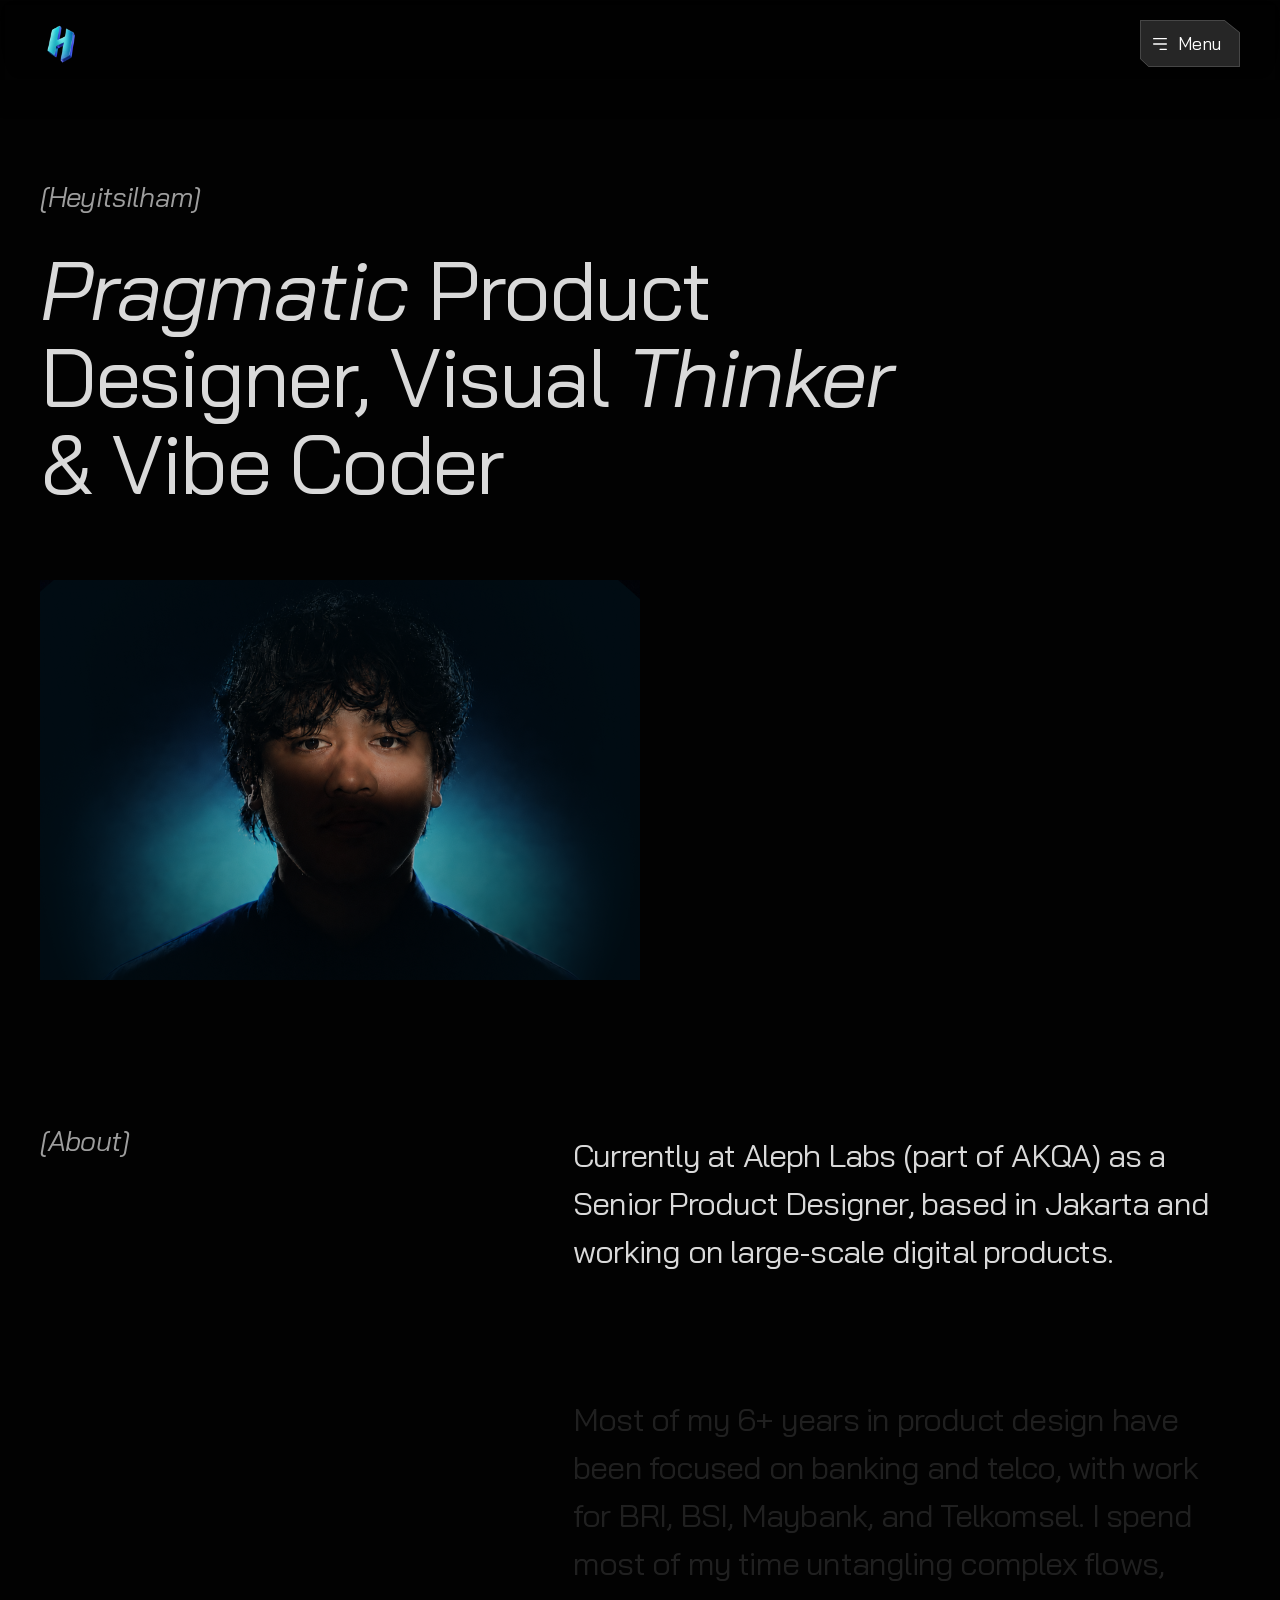
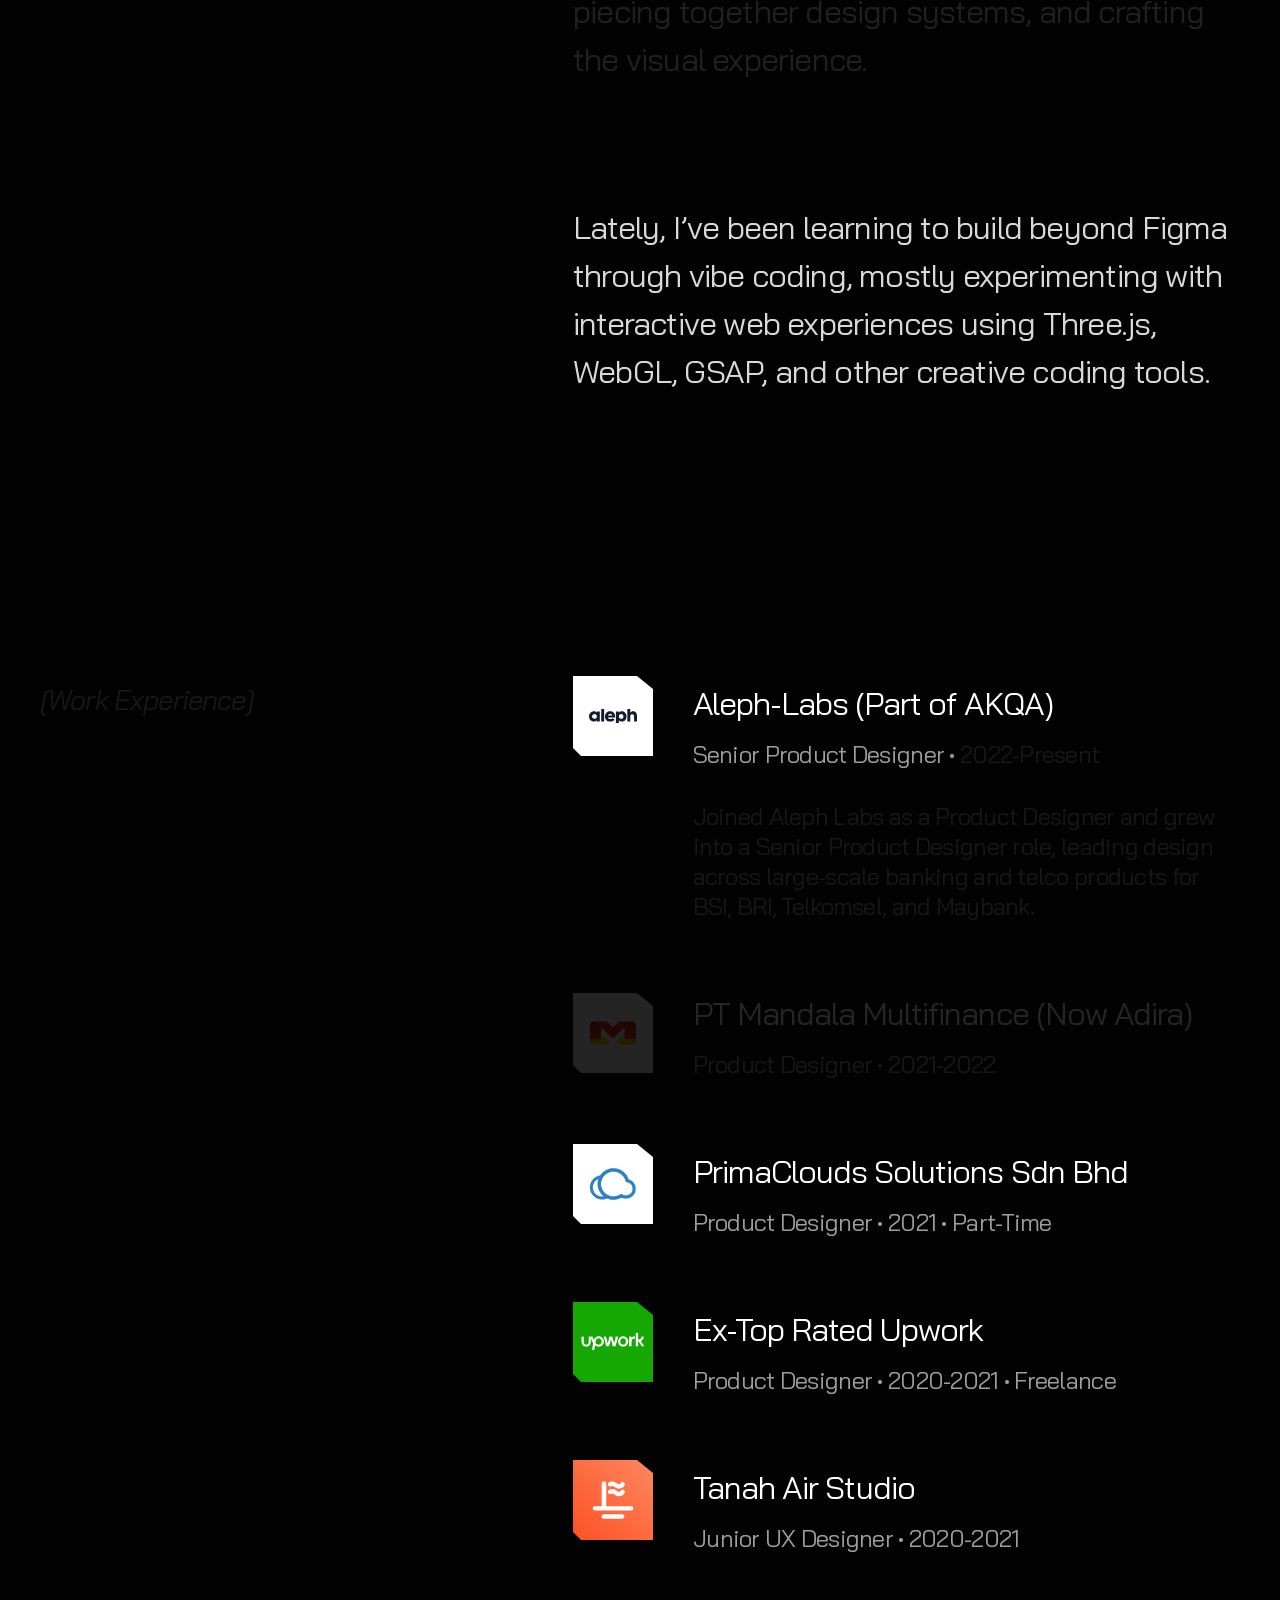
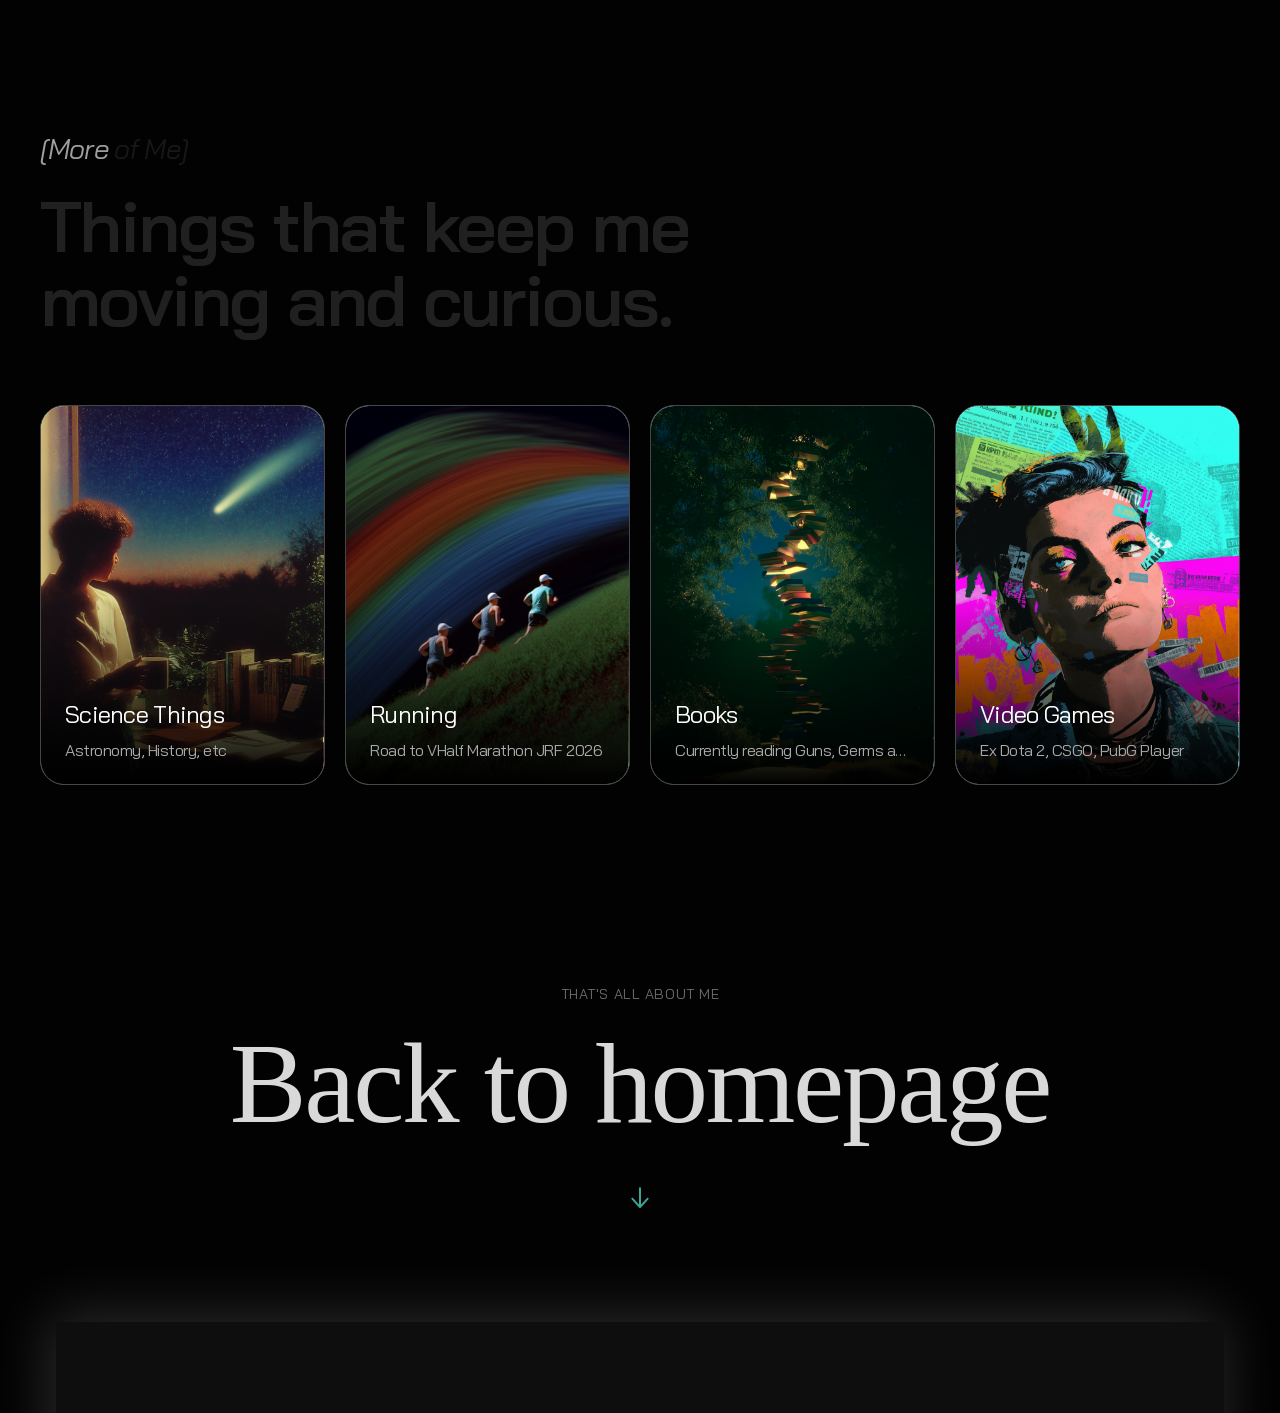
==== commit 5b1545b0: "Add production project links and loading skeletons" ====
--- a/about.html
+++ b/about.html
@@ -4,8 +4,40 @@
   <meta charset="UTF-8" />
   <meta name="viewport" content="width=device-width, initial-scale=1.0" />
 
-  <title>About — Ilham</title>
+  <title>Heyitsilham</title>
   <meta name="description" content="About Ilham — product designer crafting editorial, cinematic digital experiences." />
+  <link rel="canonical" href="https://heyitsilham.com/about.html" />
+  <meta property="og:type" content="profile" />
+  <meta property="og:title" content="HeyItsIlham — About" />
+  <meta property="og:description" content="About Ilham — product designer crafting editorial, cinematic digital experiences." />
+  <meta property="og:url" content="https://heyitsilham.com/about.html" />
+  <meta property="og:image" content="https://heyitsilham.com/assets/images/og-image.jpg" />
+  <script type="application/ld+json">
+  {
+    "@context": "https://schema.org",
+    "@type": "ProfilePage",
+    "@id": "https://heyitsilham.com/about.html#profile",
+    "url": "https://heyitsilham.com/about.html",
+    "name": "About Ilham — Product Designer",
+    "mainEntity": {
+      "@type": "Person",
+      "@id": "https://heyitsilham.com/#ilham",
+      "name": "Ilham",
+      "alternateName": "HeyItsIlham",
+      "url": "https://heyitsilham.com/",
+      "image": "https://heyitsilham.com/assets/images/site-menu/ilham.png",
+      "jobTitle": "Product Designer",
+      "email": "works@heyitsilham.com",
+      "description": "Ilham is a product designer crafting editorial, cinematic digital experiences across financial products, digital services, and brand systems.",
+      "sameAs": [
+        "https://www.linkedin.com/in/ilham-maulana2110/",
+        "https://dribbble.com/heyitsilham",
+        "https://www.instagram.com/ui_ilham/",
+        "https://www.upwork.com/freelancers/~01710fbc4b548834e5?mp_source=share"
+      ]
+    }
+  }
+  </script>
   <meta name="theme-color" content="#020202" />
   <script>try {
     if (sessionStorage.getItem('porto-about-curtain') === '1') {
@@ -23,8 +55,9 @@
   <script type="speculationrules">{ "prerender": [{ "urls": ["index.html", "index.html?from=about-menu"] }] }</script>
 
   <!-- Favicons -->
-  <link rel="icon" href="/favicon.svg" type="image/svg+xml" />
-  <link rel="icon" href="/favicon.ico" sizes="any" />
+  <link rel="icon" href="/assets/images/favicon.png" type="image/png" sizes="180x180" />
+  <link rel="apple-touch-icon" href="/assets/images/favicon.png" />
+  <script src="tab-title.js"></script>
 
   <!-- Fonts (same set as index) -->
   <link href="https://api.fontshare.com/v2/css?f[]=recoleta@300&display=swap" rel="stylesheet" />
@@ -35,7 +68,7 @@
 
   <!-- Reuse the homepage navigation/menu component, then layer the scrolling
        About page styles on top. -->
-  <link rel="stylesheet" href="home.css?v=51" />
+  <link rel="stylesheet" href="home.css?v=53" />
   <link rel="stylesheet" href="about.css?v=42" />
 </head>
 <body>
@@ -75,7 +108,7 @@
   <nav class="navbar">
     <div class="navbar-left">
       <div class="logo" aria-hidden="true">
-        <img src="assets/images/logo%20ilham%20baru.png" alt="" />
+        <img src="assets/images/logo%20ilham%20baru-small.png" alt="" width="128" height="160" decoding="async" />
       </div>
     </div>
     <div class="navbar-right">
@@ -108,7 +141,7 @@
           <span>About</span>
           <img class="site-menu-active-dot" src="assets/images/site-menu/menu-active-dot.svg" alt="" aria-hidden="true" />
         </button>
-        <a class="site-menu-link" href="mailto:ilhammaulanaa100@gmail.com">Message</a>
+        <a class="site-menu-link" href="mailto:works@heyitsilham.com">Message</a>
       </nav>
 
       <div class="site-menu-connect">
--- a/home.css
+++ b/home.css
@@ -749,6 +749,7 @@
   position: relative;
   overflow: hidden;
   flex-shrink: 0;
+  background: var(--media-skeleton-base, #101513);
   transform-style: preserve-3d;
   transition: box-shadow 320ms ease;
 }
@@ -772,6 +773,7 @@
   height: 100%;
   object-fit: cover;
   display: block;
+  z-index: 1;
 }
 
 @media (prefers-reduced-motion: reduce) {
@@ -910,6 +912,7 @@
   font-family: 'Bai Jamjuree', sans-serif;
   font-weight: 600;
   font-size: 80px; line-height: 1.1; letter-spacing: -0.02em; color: #000;
+  margin: 0;
   white-space: normal;
   overflow-wrap: normal;
   overflow: visible;
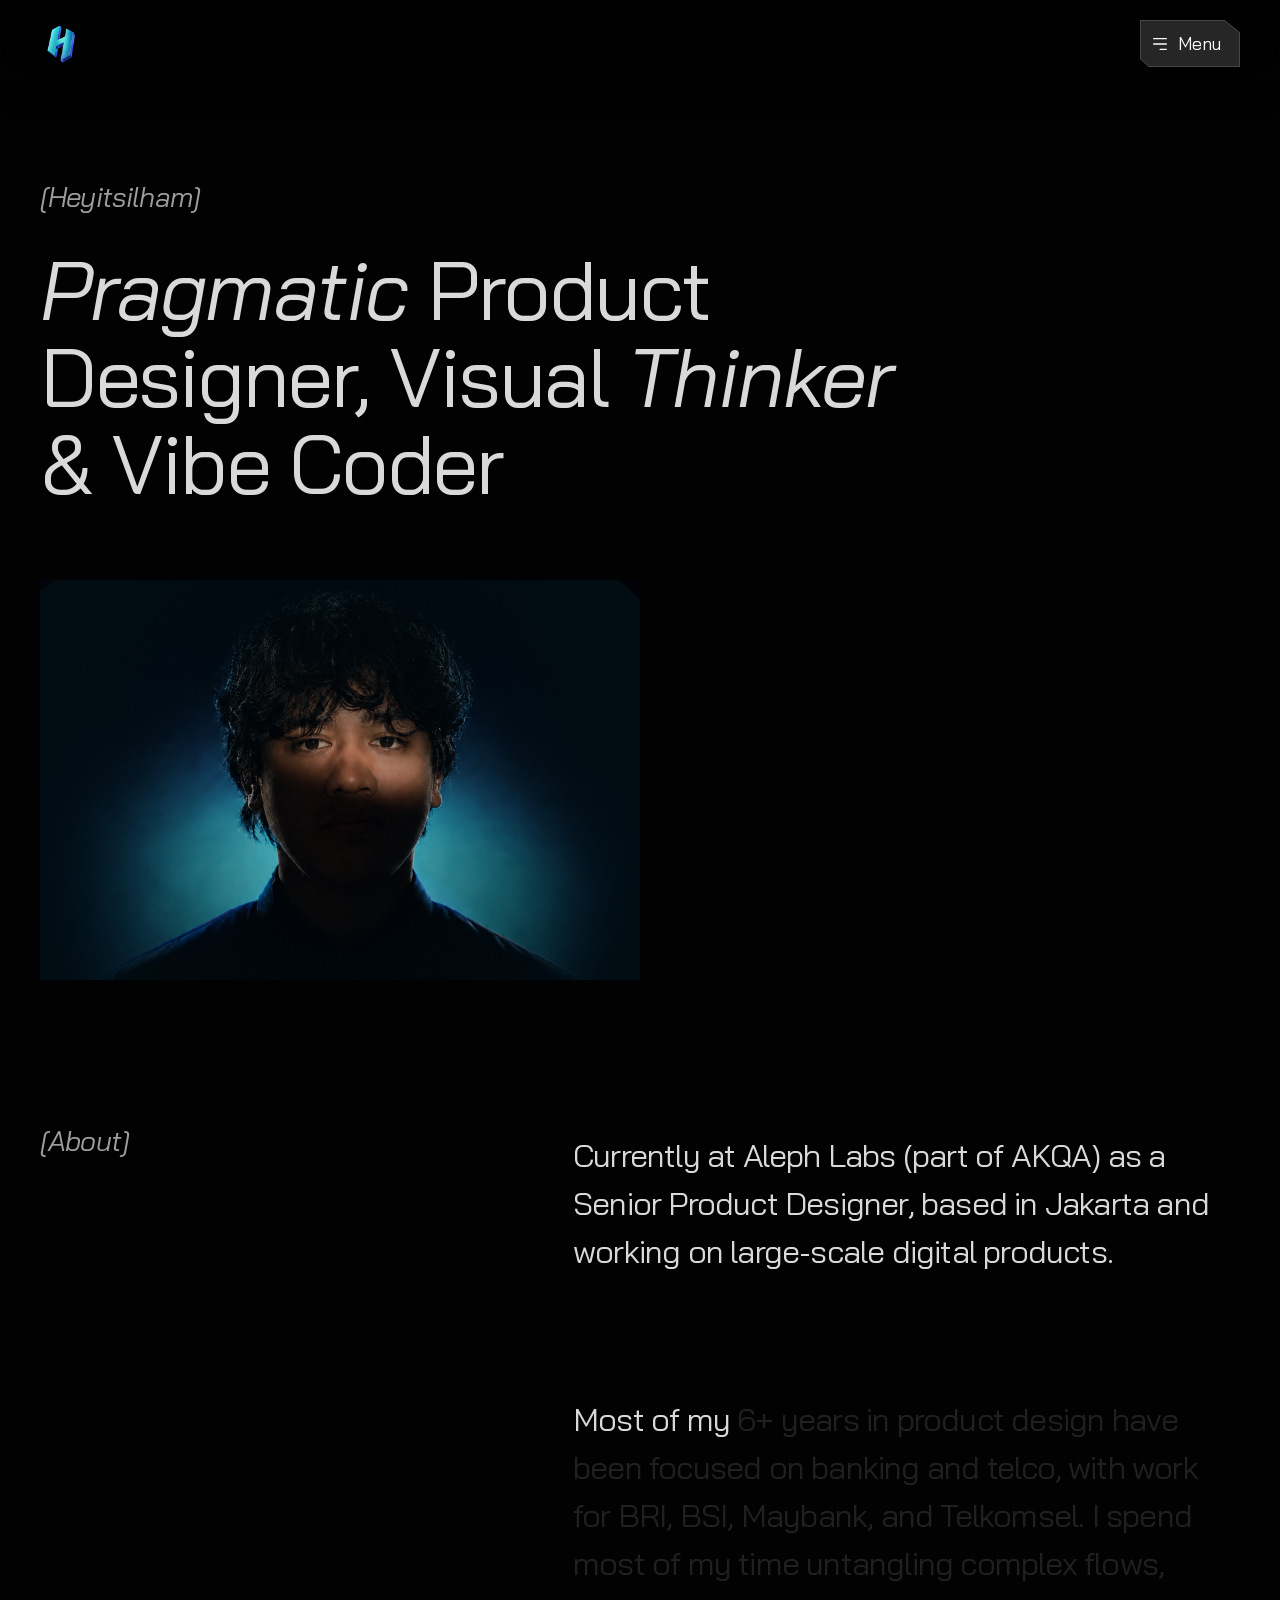
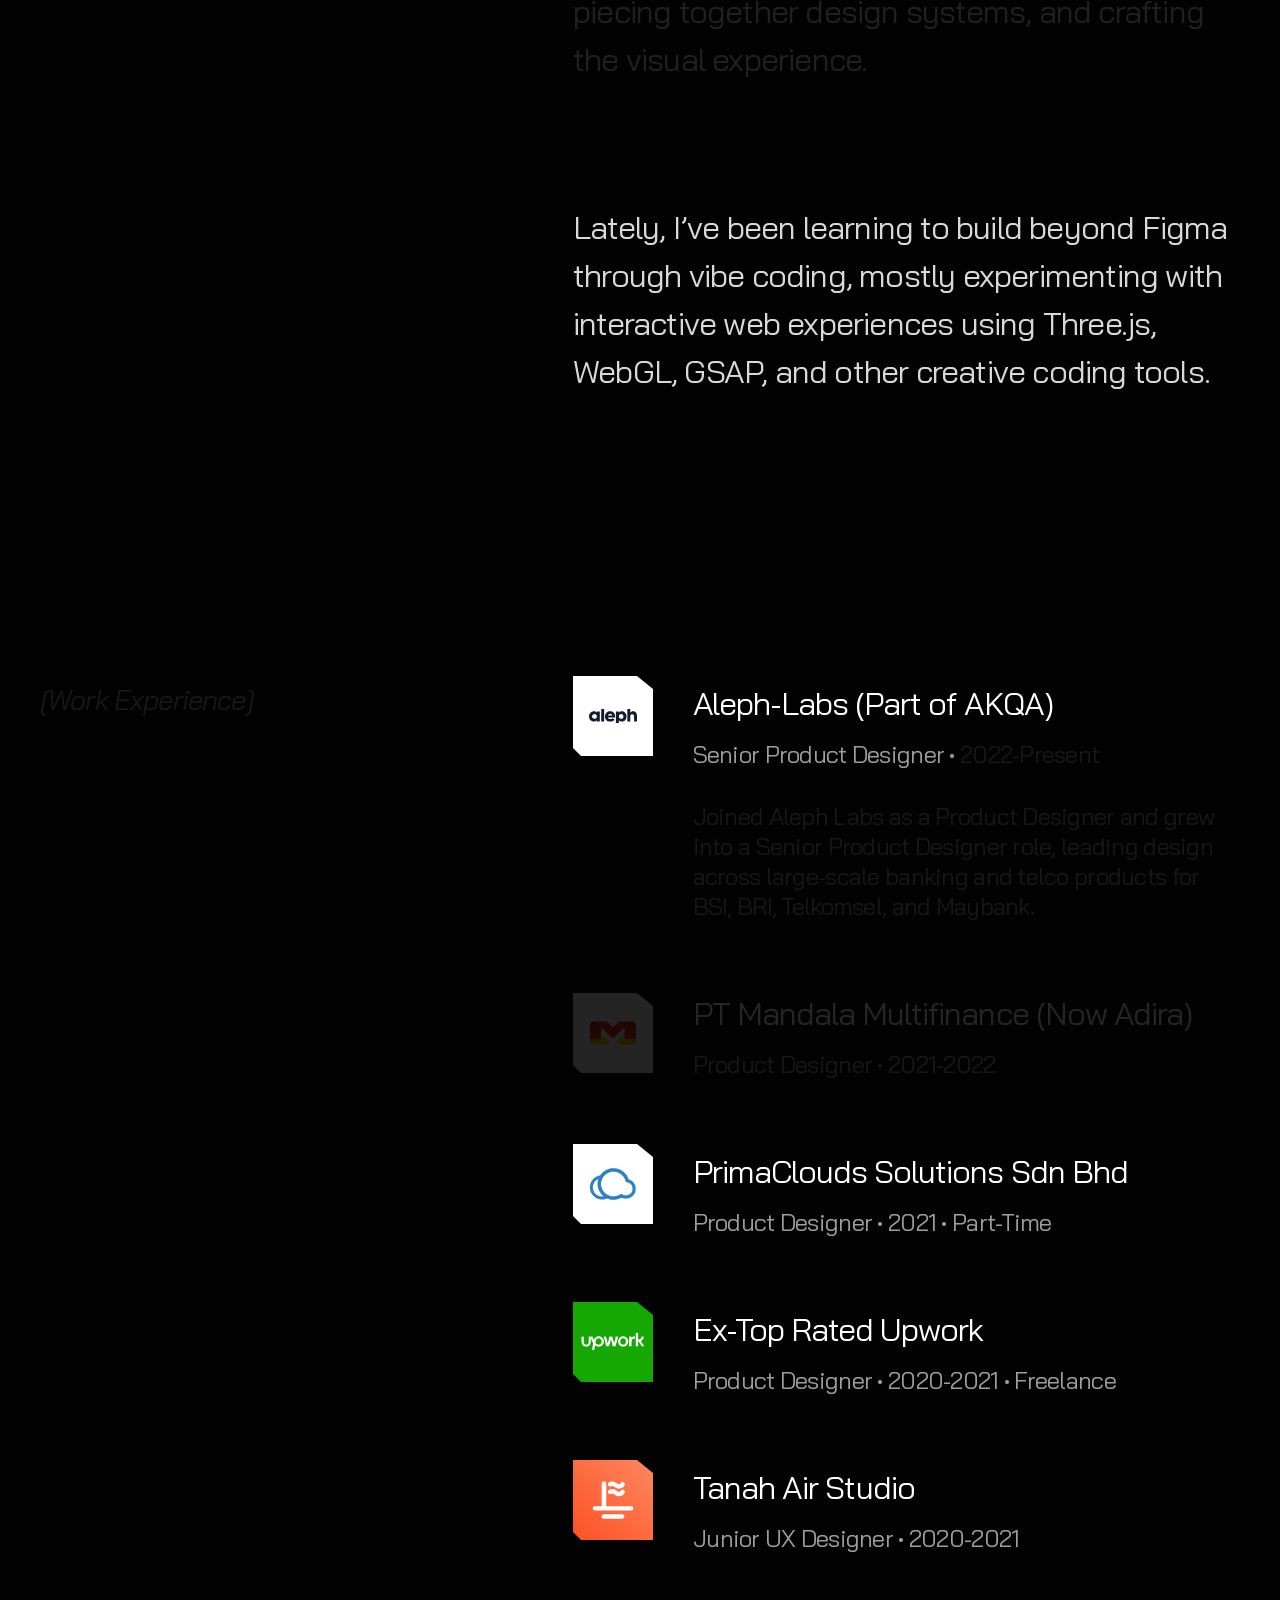
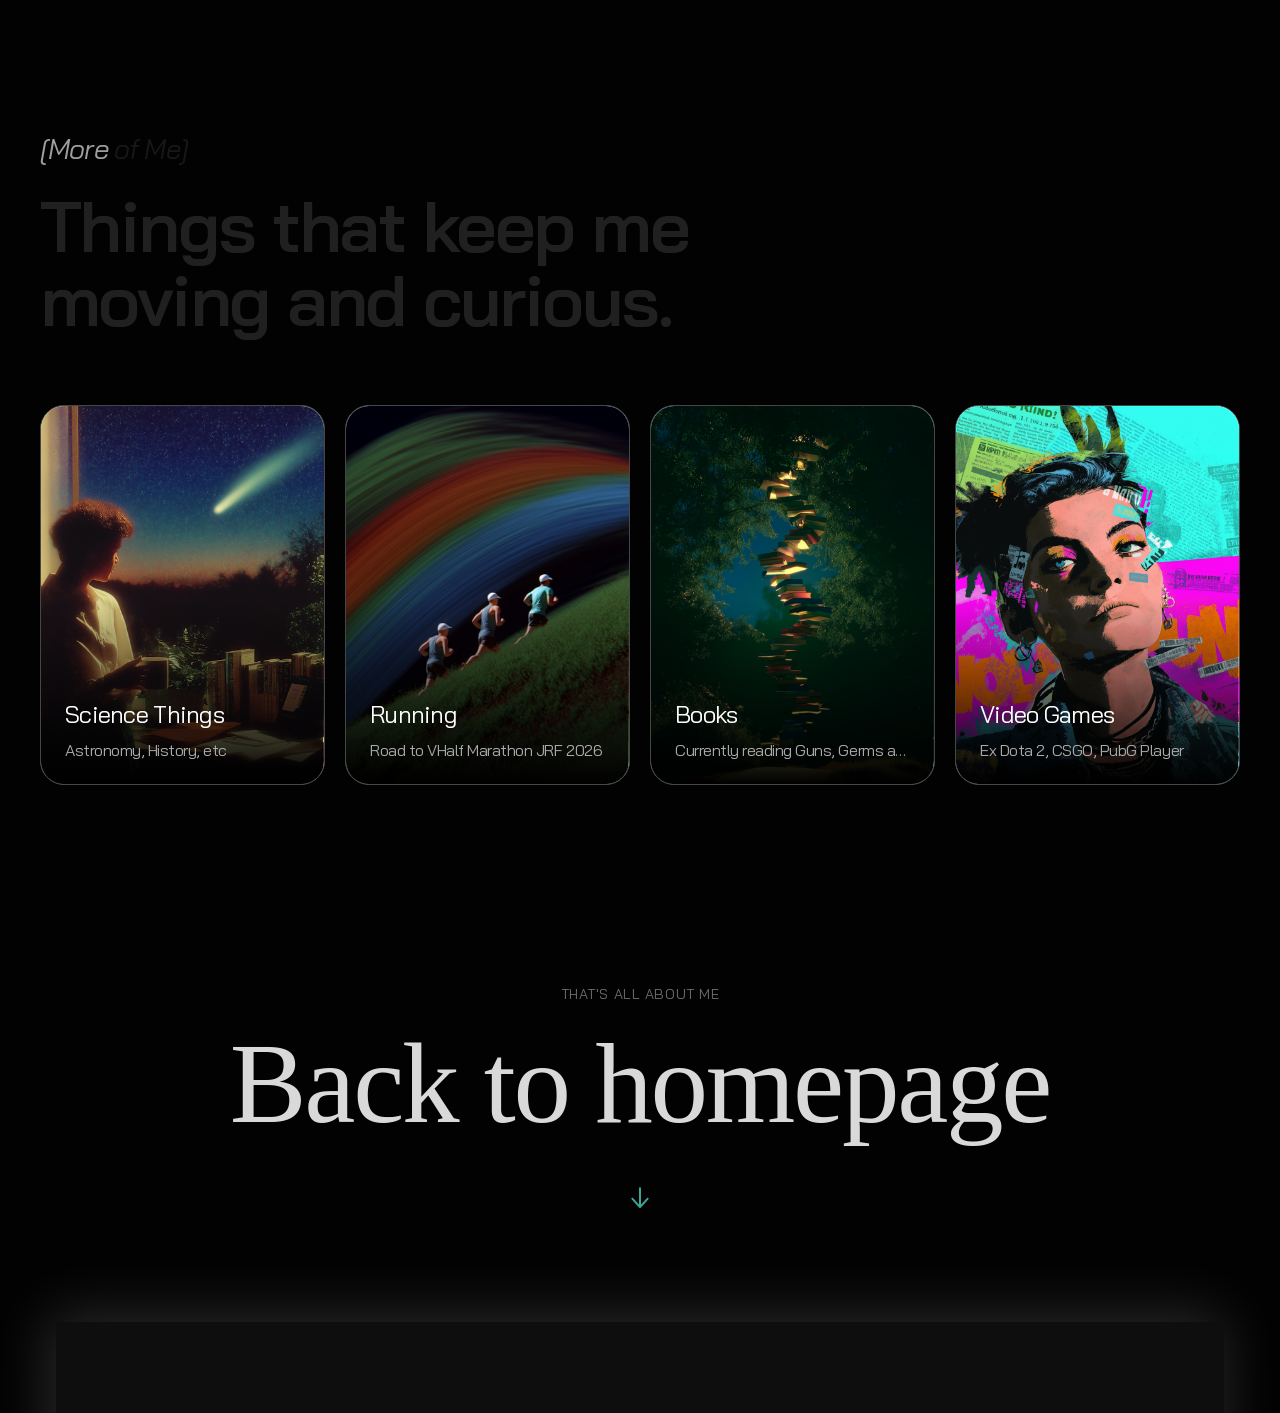
==== commit 4592dcfe: "Update SEO metadata and favicon" ====
--- a/about.html
+++ b/about.html
@@ -55,8 +55,8 @@
   <script type="speculationrules">{ "prerender": [{ "urls": ["index.html", "index.html?from=about-menu"] }] }</script>
 
   <!-- Favicons -->
-  <link rel="icon" href="/assets/images/favicon.png" type="image/png" sizes="180x180" />
-  <link rel="apple-touch-icon" href="/assets/images/favicon.png" />
+  <link rel="icon" href="/assets/images/favicon.png?v=2" type="image/png" sizes="180x180" />
+  <link rel="apple-touch-icon" href="/assets/images/favicon.png?v=2" />
   <script src="tab-title.js"></script>
 
   <!-- Fonts (same set as index) -->
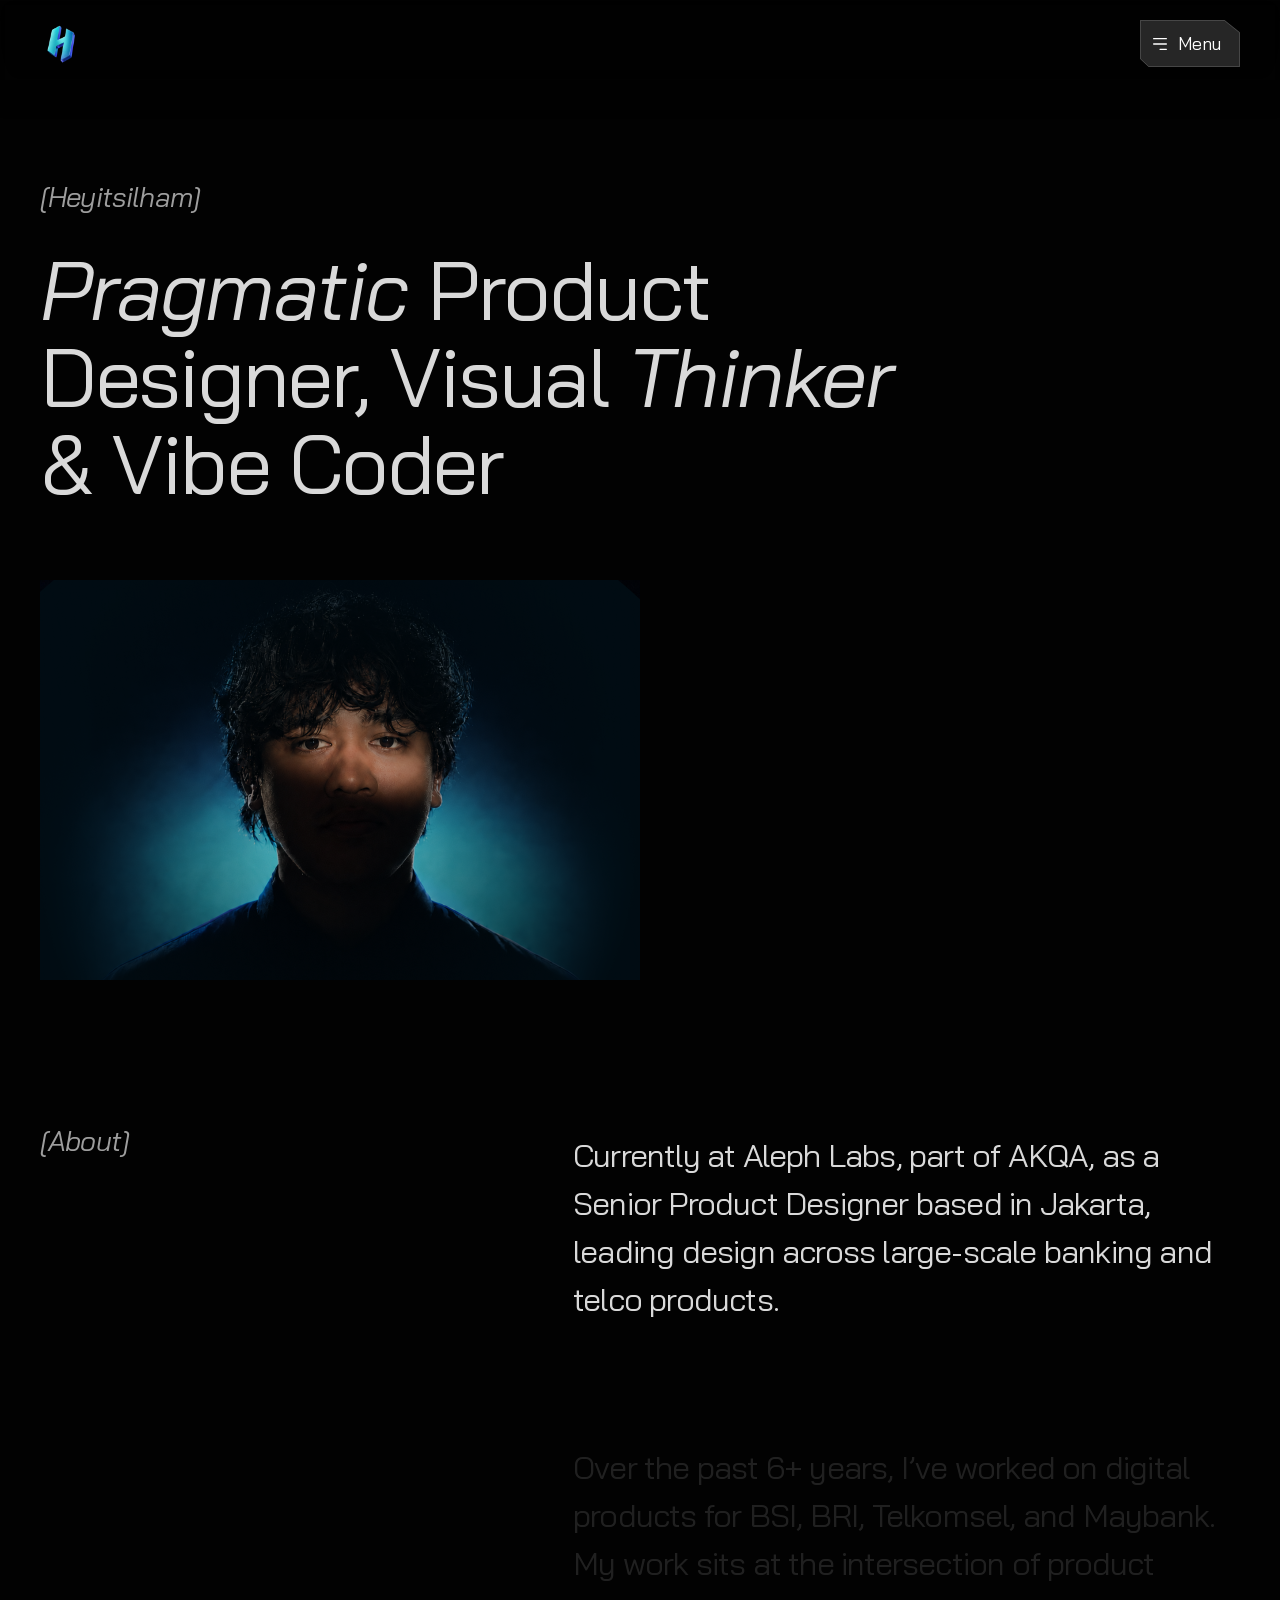
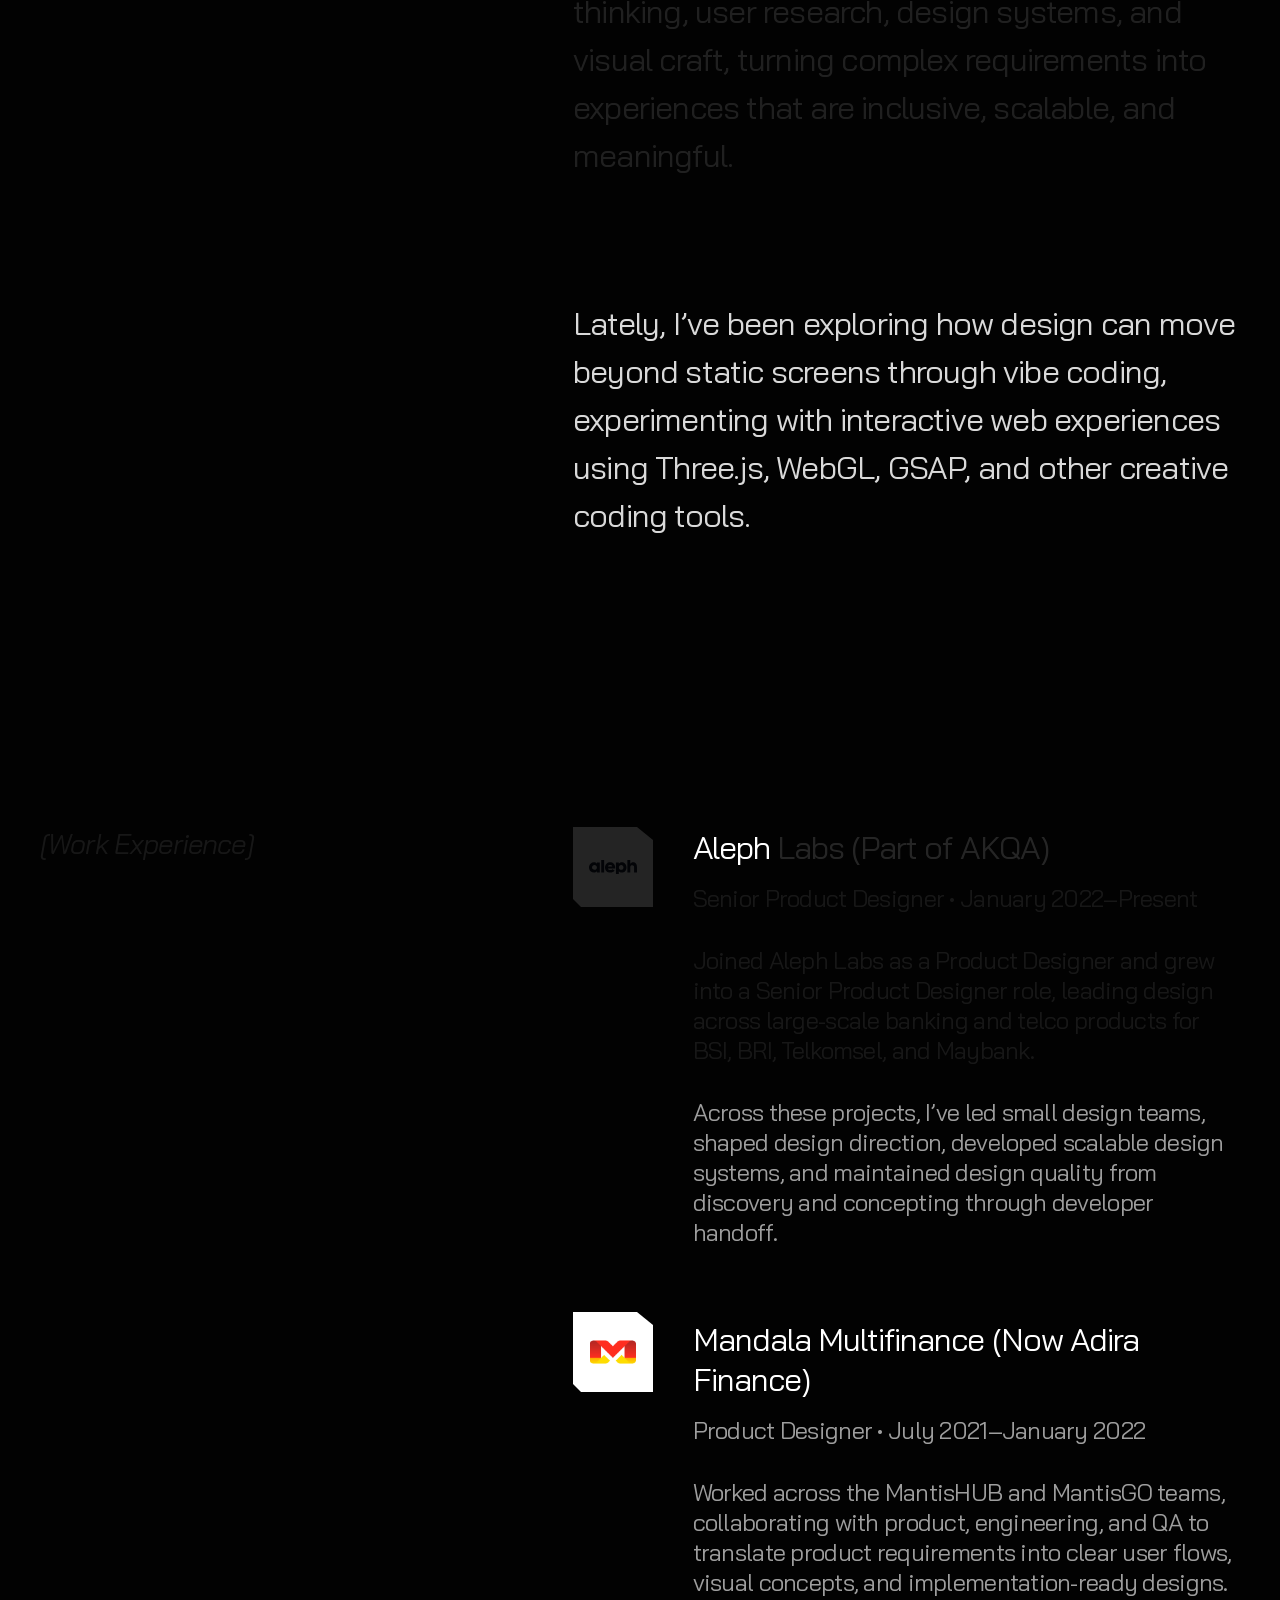
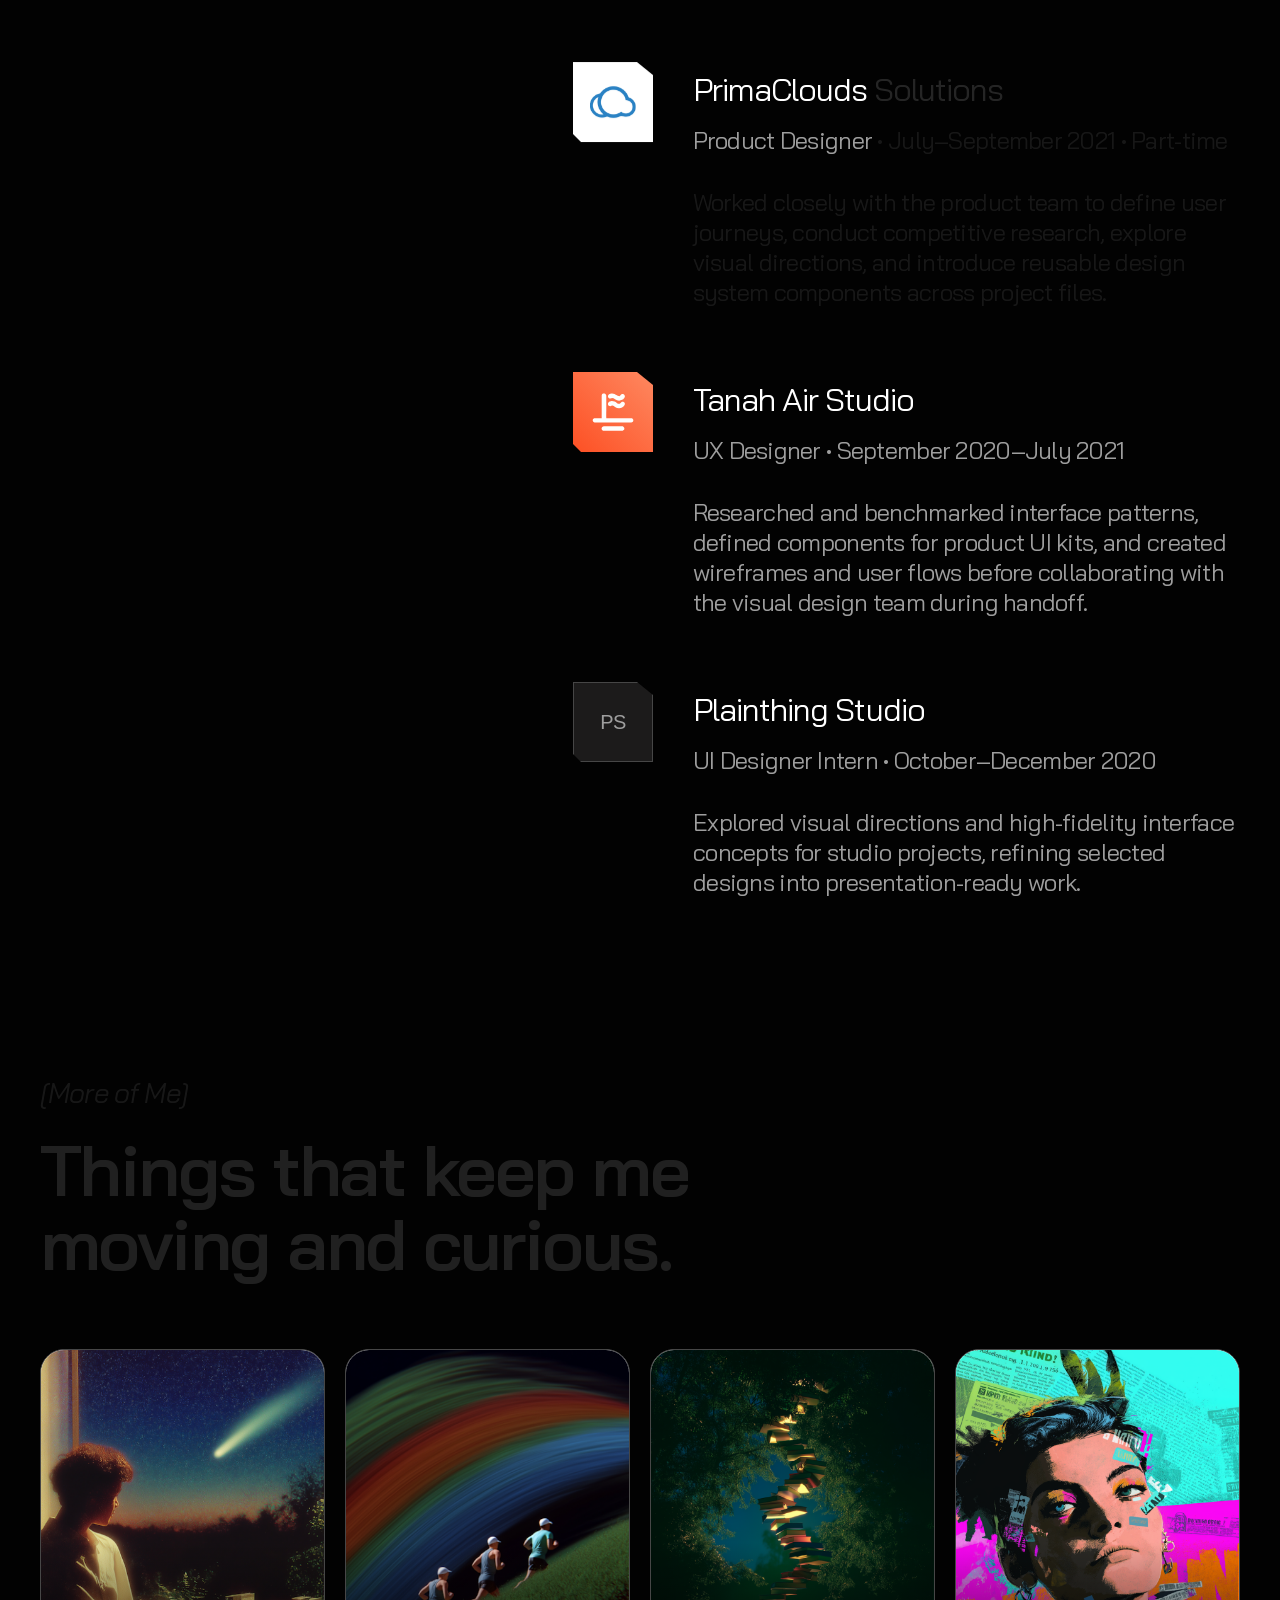
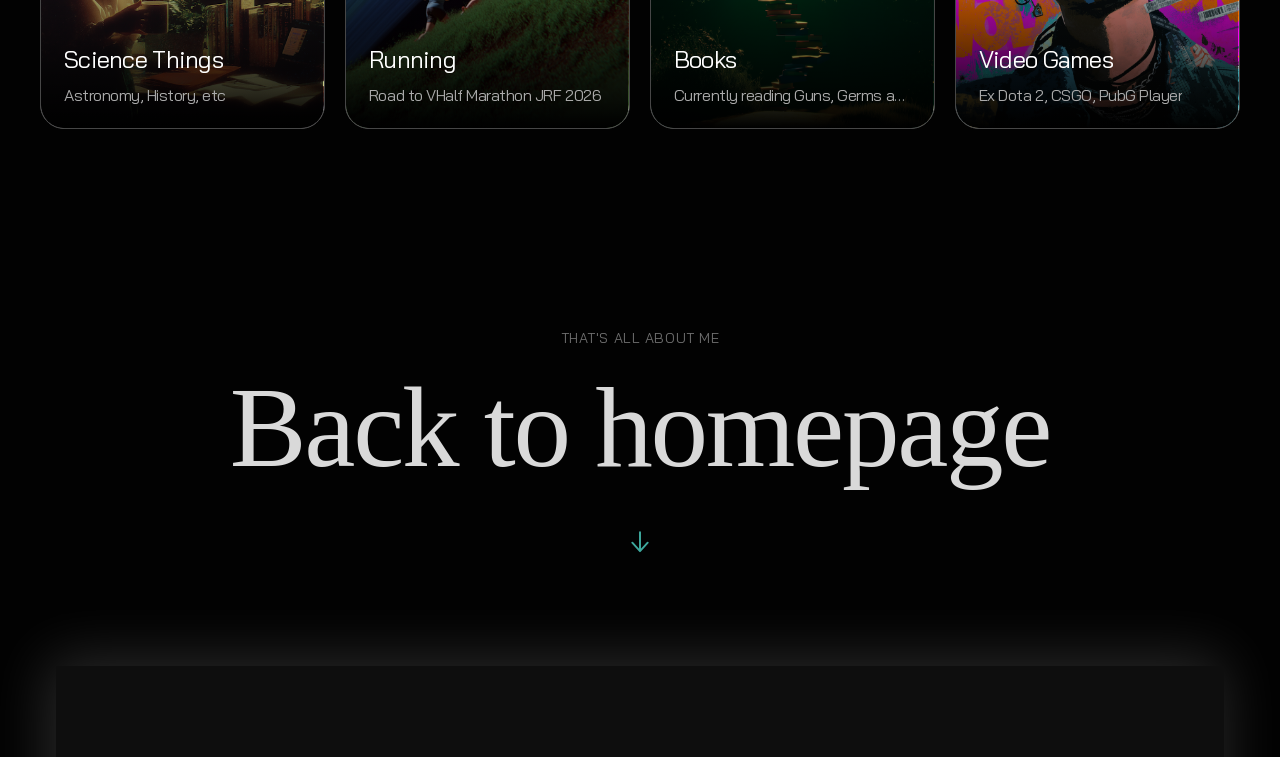
==== commit b694b3a5: "Polish portfolio content and interactions" ====
--- a/about.html
+++ b/about.html
@@ -57,7 +57,7 @@
   <!-- Favicons -->
   <link rel="icon" href="/assets/images/favicon.png?v=2" type="image/png" sizes="180x180" />
   <link rel="apple-touch-icon" href="/assets/images/favicon.png?v=2" />
-  <script src="tab-title.js"></script>
+  <script src="tab-title.js?v=2"></script>
 
   <!-- Fonts (same set as index) -->
   <link href="https://api.fontshare.com/v2/css?f[]=recoleta@300&display=swap" rel="stylesheet" />
@@ -68,8 +68,8 @@
 
   <!-- Reuse the homepage navigation/menu component, then layer the scrolling
        About page styles on top. -->
-  <link rel="stylesheet" href="home.css?v=53" />
-  <link rel="stylesheet" href="about.css?v=42" />
+  <link rel="stylesheet" href="home.css?v=62" />
+  <link rel="stylesheet" href="about.css?v=46" />
 </head>
 <body>
 
@@ -105,7 +105,7 @@
   })();
   </script>
 
-  <nav class="navbar">
+  <nav class="navbar" aria-label="Site controls">
     <div class="navbar-left">
       <div class="logo" aria-hidden="true">
         <img src="assets/images/logo%20ilham%20baru-small.png" alt="" width="128" height="160" decoding="async" />
@@ -131,7 +131,7 @@
     </div>
   </nav>
 
-  <div class="site-menu" id="site-menu" aria-hidden="true">
+  <div class="site-menu" id="site-menu" aria-hidden="true" inert>
     <section class="site-menu-panel" id="site-menu-panel" role="dialog" aria-modal="true" aria-label="Site menu" tabindex="-1">
       <img class="site-menu-panel-bg site-menu-panel-bg-open" src="assets/images/site-menu/menu-panel-bg.svg" alt="" aria-hidden="true" />
 
@@ -145,8 +145,14 @@
       </nav>
 
       <div class="site-menu-connect">
-        <p>Connect with me</p>
-        <div class="site-menu-socials" aria-label="Social links">
+        <div class="site-menu-email">
+          <p class="site-menu-email-label">Email me directly</p>
+          <button class="site-menu-email-copy" type="button" data-copy-email="works@heyitsilham.com" aria-label="Copy works@heyitsilham.com to clipboard">
+            <span class="site-menu-email-value">Works@heyitsilham.com</span>
+            <img class="site-menu-email-icon" src="assets/images/site-menu/copy.svg" alt="" width="16" height="16" />
+          </button>
+        </div>
+        <div class="site-menu-socials" role="group" aria-label="Social links">
           <a class="site-menu-social" href="https://www.linkedin.com/in/ilham-maulana2110/" target="_blank" rel="noopener noreferrer" aria-label="LinkedIn">
             <img src="assets/images/site-menu/social-linkedin.svg" alt="" />
           </a>
@@ -162,6 +168,7 @@
         </div>
       </div>
     </section>
+    <div class="site-menu-toast" role="status" aria-live="polite" aria-atomic="true"></div>
   </div>
 
   <main class="about-page">
@@ -189,9 +196,9 @@
         <h2 class="ab-split-title">[About]</h2>
       </div>
       <div class="ab-split-right ab-about-copy">
-        <p data-blur-reveal>Currently at Aleph Labs (part of AKQA) as a Senior Product Designer, based in Jakarta and working on large-scale digital products.</p>
-        <p data-blur-reveal>Most of my 6+ years in product design have been focused on banking and telco, with work for BRI, BSI, Maybank, and Telkomsel. I spend most of my time untangling complex flows, piecing together design systems, and crafting the visual experience.</p>
-        <p data-blur-reveal>Lately, I’ve been learning to build beyond Figma through vibe coding, mostly experimenting with interactive web experiences using Three.js, WebGL, GSAP, and other creative coding tools.</p>
+        <p data-blur-reveal>Currently at Aleph Labs, part of AKQA, as a Senior Product Designer based in Jakarta, leading design across large-scale banking and telco products.</p>
+        <p data-blur-reveal>Over the past 6+ years, I’ve worked on digital products for BSI, BRI, Telkomsel, and Maybank. My work sits at the intersection of product thinking, user research, design systems, and visual craft, turning complex requirements into experiences that are inclusive, scalable, and meaningful.</p>
+        <p data-blur-reveal>Lately, I’ve been exploring how design can move beyond static screens through vibe coding, experimenting with interactive web experiences using Three.js, WebGL, GSAP, and other creative coding tools.</p>
       </div>
     </section>
 
@@ -212,10 +219,11 @@
             </div>
             <div class="ab-work-copy">
               <div class="ab-work-heading">
-                <h3 data-blur-reveal>Aleph-Labs (Part of AKQA)</h3>
-                <p class="ab-work-meta" data-blur-reveal><span>Senior Product Designer</span> <span class="ab-work-meta-separator" aria-hidden="true">•</span> <span>2022-Present</span></p>
+                <h3 data-blur-reveal>Aleph Labs (Part of AKQA)</h3>
+                <p class="ab-work-meta" data-blur-reveal><span>Senior Product Designer</span> <span class="ab-work-meta-separator" aria-hidden="true">•</span> <span>January 2022–Present</span></p>
               </div>
               <p class="ab-work-description" data-blur-reveal>Joined Aleph Labs as a Product Designer and grew into a Senior Product Designer role, leading design across large-scale banking and telco products for BSI, BRI, Telkomsel, and Maybank.</p>
+              <p class="ab-work-description" data-blur-reveal>Across these projects, I’ve led small design teams, shaped design direction, developed scalable design systems, and maintained design quality from discovery and concepting through developer handoff.</p>
             </div>
           </div>
         </article>
@@ -226,9 +234,10 @@
             </div>
             <div class="ab-work-copy">
               <div class="ab-work-heading">
-                <h3 data-blur-reveal>PT Mandala Multifinance (Now Adira)</h3>
-                <p class="ab-work-meta" data-blur-reveal><span>Product Designer</span> <span class="ab-work-meta-separator" aria-hidden="true">•</span> <span>2021-2022</span></p>
-              </div>
+                <h3 data-blur-reveal>Mandala Multifinance (Now Adira Finance)</h3>
+                <p class="ab-work-meta" data-blur-reveal><span>Product Designer</span> <span class="ab-work-meta-separator" aria-hidden="true">•</span> <span>July 2021–January 2022</span></p>
+              </div>
+              <p class="ab-work-description" data-blur-reveal>Worked across the MantisHUB and MantisGO teams, collaborating with product, engineering, and QA to translate product requirements into clear user flows, visual concepts, and implementation-ready designs.</p>
             </div>
           </div>
         </article>
@@ -239,35 +248,38 @@
             </div>
             <div class="ab-work-copy">
               <div class="ab-work-heading">
-                <h3 data-blur-reveal>PrimaClouds Solutions Sdn Bhd</h3>
-                <p class="ab-work-meta" data-blur-reveal><span>Product Designer</span> <span class="ab-work-meta-separator" aria-hidden="true">•</span> <span>2021</span> <span class="ab-work-meta-separator" aria-hidden="true">•</span> <span>Part-Time</span></p>
-              </div>
+                <h3 data-blur-reveal>PrimaClouds Solutions</h3>
+                <p class="ab-work-meta" data-blur-reveal><span>Product Designer</span> <span class="ab-work-meta-separator" aria-hidden="true">•</span> <span>July–September 2021</span> <span class="ab-work-meta-separator" aria-hidden="true">•</span> <span>Part-time</span></p>
+              </div>
+              <p class="ab-work-description" data-blur-reveal>Worked closely with the product team to define user journeys, conduct competitive research, explore visual directions, and introduce reusable design system components across project files.</p>
             </div>
           </div>
         </article>
         <article class="ab-work-item" data-index="4">
           <div class="ab-work-card">
             <div class="ab-work-logo" aria-hidden="true" data-blur-block>
-              <img src="assets/images/company-logos/logo%20upwork.png" alt="Upwork logo" width="80" height="80" />
-            </div>
-            <div class="ab-work-copy">
-              <div class="ab-work-heading">
-                <h3 data-blur-reveal>Ex-Top Rated Upwork</h3>
-                <p class="ab-work-meta" data-blur-reveal><span>Product Designer</span> <span class="ab-work-meta-separator" aria-hidden="true">•</span> <span>2020-2021</span> <span class="ab-work-meta-separator" aria-hidden="true">•</span> <span>Freelance</span></p>
-              </div>
+              <img src="assets/images/company-logos/logo%20tanahair.svg" alt="Tanah Air Studio logo" width="80" height="80" />
+            </div>
+            <div class="ab-work-copy">
+              <div class="ab-work-heading">
+                <h3 data-blur-reveal>Tanah Air Studio</h3>
+                <p class="ab-work-meta" data-blur-reveal><span>UX Designer</span> <span class="ab-work-meta-separator" aria-hidden="true">•</span> <span>September 2020–July 2021</span></p>
+              </div>
+              <p class="ab-work-description" data-blur-reveal>Researched and benchmarked interface patterns, defined components for product UI kits, and created wireframes and user flows before collaborating with the visual design team during handoff.</p>
             </div>
           </div>
         </article>
         <article class="ab-work-item" data-index="5">
           <div class="ab-work-card">
             <div class="ab-work-logo" aria-hidden="true" data-blur-block>
-              <img src="assets/images/company-logos/logo%20tanahair.svg" alt="Tanah Air logo" width="80" height="80" />
-            </div>
-            <div class="ab-work-copy">
-              <div class="ab-work-heading">
-                <h3 data-blur-reveal>Tanah Air Studio</h3>
-                <p class="ab-work-meta" data-blur-reveal><span>Junior UX Designer</span> <span class="ab-work-meta-separator" aria-hidden="true">•</span> <span>2020-2021</span></p>
-              </div>
+              <span class="ab-work-logo-placeholder" aria-hidden="true">PS</span>
+            </div>
+            <div class="ab-work-copy">
+              <div class="ab-work-heading">
+                <h3 data-blur-reveal>Plainthing Studio</h3>
+                <p class="ab-work-meta" data-blur-reveal><span>UI Designer Intern</span> <span class="ab-work-meta-separator" aria-hidden="true">•</span> <span>October–December 2020</span></p>
+              </div>
+              <p class="ab-work-description" data-blur-reveal>Explored visual directions and high-fidelity interface concepts for studio projects, refining selected designs into presentation-ready work.</p>
             </div>
           </div>
         </article>
@@ -281,49 +293,49 @@
         <h2 class="ab-outside-title" id="outside-design-title" data-blur-reveal>Things that keep me moving and curious.</h2>
       </header>
 
-      <div class="ab-gallery" aria-label="Outside design interests">
+      <div class="ab-gallery">
         <figure class="ab-gallery-card">
           <div class="ab-gallery-visual" data-blur-block>
             <img src="assets/images/outside-design/moreofme1.png" alt="More of Me image 1" loading="lazy" decoding="async" />
             <span class="ab-gallery-overlay" aria-hidden="true"></span>
-            <figcaption class="ab-gallery-info">
-              <h3>Science Things</h3>
-              <p>Astronomy, History, etc</p>
-            </figcaption>
-          </div>
+          </div>
+          <figcaption class="ab-gallery-info">
+            <h3>Science Things</h3>
+            <p>Astronomy, History, etc</p>
+          </figcaption>
         </figure>
 
         <figure class="ab-gallery-card">
           <div class="ab-gallery-visual" data-blur-block>
             <img src="assets/images/outside-design/moreofme2.png" alt="More of Me image 2" loading="lazy" decoding="async" />
             <span class="ab-gallery-overlay" aria-hidden="true"></span>
-            <figcaption class="ab-gallery-info">
-              <h3>Running</h3>
-              <p>Road to VHalf Marathon JRF 2026</p>
-            </figcaption>
-          </div>
+          </div>
+          <figcaption class="ab-gallery-info">
+            <h3>Running</h3>
+            <p>Road to VHalf Marathon JRF 2026</p>
+          </figcaption>
         </figure>
 
         <figure class="ab-gallery-card">
           <div class="ab-gallery-visual" data-blur-block>
             <img src="assets/images/outside-design/moreofme3.png" alt="More of Me image 3" loading="lazy" decoding="async" />
             <span class="ab-gallery-overlay" aria-hidden="true"></span>
-            <figcaption class="ab-gallery-info">
-              <h3>Books</h3>
-              <p>Currently reading Guns, Germs and Steel</p>
-            </figcaption>
-          </div>
+          </div>
+          <figcaption class="ab-gallery-info">
+            <h3>Books</h3>
+            <p>Currently reading Guns, Germs and Steel</p>
+          </figcaption>
         </figure>
 
         <figure class="ab-gallery-card">
           <div class="ab-gallery-visual" data-blur-block>
             <img src="assets/images/outside-design/moreofme4.png" alt="More of Me image 4" loading="lazy" decoding="async" />
             <span class="ab-gallery-overlay" aria-hidden="true"></span>
-            <figcaption class="ab-gallery-info">
-              <h3>Video Games</h3>
-              <p>Ex Dota 2, CSGO, PubG Player</p>
-            </figcaption>
-          </div>
+          </div>
+          <figcaption class="ab-gallery-info">
+            <h3>Video Games</h3>
+            <p>Ex Dota 2, CSGO, PubG Player</p>
+          </figcaption>
         </figure>
       </div>
     </section>
@@ -340,12 +352,13 @@
       </svg>
     </a>
     <div class="ab-peek-wrap">
-      <div class="ab-peek" id="home-peek" role="link" tabindex="0" aria-label="Back to homepage"></div>
+      <a class="ab-peek" id="home-peek" href="index.html" aria-label="Back to homepage"></a>
     </div>
   </footer>
 
   <script src="motion.js"></script>
   <script src="menu-button-hover.js?v=3"></script>
-  <script src="about.js?v=26"></script>
+  <script src="menu-contact.js?v=2"></script>
+  <script src="about.js?v=29"></script>
 </body>
 </html>
--- a/home.css
+++ b/home.css
@@ -14,6 +14,8 @@
   --brand-blue: #5271ED;
   --brand-aqua: #52EDE2;
   --menu-spring: cubic-bezier(0.16, 1, 0.3, 1);
+  --home-stage-max: 1600px;
+  --home-stage-gutter: 56px;
   color-scheme: dark;
 }
 
@@ -111,6 +113,32 @@
     linear-gradient(to left,   rgba(255,255,255,0.92) 0%, rgba(255,255,255,0) 18%);
 }
 
+.vignette-radial::after {
+  content: "";
+  position: absolute;
+  right: 0;
+  bottom: 0;
+  left: 0;
+  height: 18vh;
+  pointer-events: none;
+  backdrop-filter: blur(8px);
+  -webkit-backdrop-filter: blur(8px);
+  mask-image: linear-gradient(
+    to top,
+    #000 0%,
+    rgba(0, 0, 0, 0.92) 38%,
+    rgba(0, 0, 0, 0.45) 70%,
+    transparent 100%
+  );
+  -webkit-mask-image: linear-gradient(
+    to top,
+    #000 0%,
+    rgba(0, 0, 0, 0.92) 38%,
+    rgba(0, 0, 0, 0.45) 70%,
+    transparent 100%
+  );
+}
+
 /* ── Navbar ── */
 .navbar {
   position: fixed; top: 0; left: 0; right: 0;
@@ -585,7 +613,7 @@
   display: flex;
   flex-direction: column;
   align-items: flex-start;
-  gap: 16px;
+  gap: 24px;
   width: 294px;
   opacity: 0;
   transform: translate3d(20px, -20px, 0);
@@ -693,13 +721,96 @@
   opacity: 1;
   filter: none;
 }
-.site-menu-connect p {
+.site-menu-email {
+  display: flex;
+  flex-direction: column;
+  align-items: flex-start;
+  gap: 8px;
+  width: 294px;
+}
+.site-menu-email-label {
+  width: 100%;
   font-family: 'Bai Jamjuree', sans-serif;
-  font-size: 16px;
+  font-size: 14px;
   font-weight: 400;
   font-style: normal;
   line-height: normal;
   color: #8b8b8b;
+}
+.site-menu-email-copy {
+  display: flex;
+  align-items: center;
+  gap: 8px;
+  width: 100%;
+  appearance: none;
+  border: 0;
+  padding: 0;
+  background: transparent;
+  color: #fff;
+  cursor: pointer;
+  font: inherit;
+  text-align: left;
+}
+.site-menu-email-value {
+  flex: 0 0 auto;
+  font-family: 'Bai Jamjuree', sans-serif;
+  font-size: 20px;
+  font-weight: 400;
+  font-style: normal;
+  line-height: normal;
+  white-space: nowrap;
+  transition: color 160ms ease;
+}
+.site-menu-email-icon {
+  display: block;
+  width: 16px;
+  height: 16px;
+  flex: 0 0 16px;
+  transition: filter 160ms ease, transform 160ms ease;
+}
+.site-menu-email-copy:is(:hover, :focus-visible) .site-menu-email-icon {
+  filter: brightness(0) saturate(100%) invert(89%) sepia(32%) saturate(892%) hue-rotate(113deg) brightness(101%) contrast(88%);
+  transform: translateY(-1px);
+}
+.site-menu-email-copy:focus-visible {
+  outline: 2px solid var(--brand-teal);
+  outline-offset: 4px;
+}
+.site-menu-toast {
+  position: absolute;
+  z-index: 4;
+  top: 40px;
+  left: 50%;
+  width: min(360px, calc(100vw - 48px));
+  min-height: 52px;
+  padding: 15px 20px;
+  clip-path: polygon(
+    0 0,
+    calc(100% - 12px) 0,
+    100% 12px,
+    100% 100%,
+    12px 100%,
+    0 calc(100% - 12px)
+  );
+  color: #fff;
+  font-family: 'Bai Jamjuree', sans-serif;
+  font-size: 14px;
+  font-weight: 500;
+  line-height: 20px;
+  opacity: 0;
+  pointer-events: none;
+  transform: translate3d(-50%, -8px, 0);
+  transition: opacity 180ms ease, transform 220ms cubic-bezier(0.22, 1, 0.36, 1);
+}
+.site-menu-toast.is-success {
+  background: #0f6b4f;
+}
+.site-menu-toast.is-error {
+  background: #8f2d2d;
+}
+.site-menu-toast.is-visible {
+  opacity: 1;
+  transform: translate3d(-50%, 0, 0);
 }
 .site-menu-socials {
   display: flex;
@@ -725,14 +836,6 @@
   display: block;
   width: 24px;
   height: 24px;
-}
-.site-menu-social-x { overflow: hidden; }
-.site-menu-social-x img {
-  position: absolute;
-  top: 1.9032px;
-  left: 1.0008px;
-  width: 21.9984px;
-  height: 19.8864px;
 }
 body.menu-open #proj-cursor { display: none; }
 
@@ -1294,7 +1397,12 @@
 /* ── Tablet (901–1280px): same layout, shrunk to fit ── */
 @media (max-width: 1280px) {
   .navbar { padding: 20px 40px; }
-  .section-nav { right: 40px; width: auto; }
+  /* Keep the 57px navigator centred beneath the 100px Menu button. Using
+     width:auto here collapses the fixed box because its children are absolute. */
+  .section-nav {
+    right: calc(40px + (100px - 57px) / 2);
+    width: 57px;
+  }
 
   .ph-layout { padding: 0 40px; }
   .ph-text { width: clamp(260px, 30vw, 400px); }
@@ -1312,6 +1420,74 @@
   .proj-card.is-landscape { width: min(38vw, 580px); }
   .proj-card.is-square    { width: min(34vw, 480px); }
   .proj-card.is-portrait  { width: min(28vw, 420px); }
+}
+
+/* ── Large desktop (>1600px): one centred coordinate system ──
+   The regular desktop composition is 1440px wide and left-aligned. Extending
+   that geometry across a 2K/4K viewport separates the article from its fixed
+   controls, so every persistent element shares this capped stage instead. */
+@media (min-width: 1601px) {
+  :root {
+    --home-stage-offset: calc((100vw - var(--home-stage-max)) / 2);
+  }
+
+  .navbar {
+    padding-inline: calc(var(--home-stage-offset) + var(--home-stage-gutter));
+  }
+
+  .site-menu-panel {
+    right: calc(var(--home-stage-offset) + 40px);
+  }
+
+  .section-nav {
+    right: calc(
+      var(--home-stage-offset) + var(--home-stage-gutter) +
+      (100px - 57px) / 2
+    );
+  }
+
+  .ph-layout {
+    left: var(--home-stage-offset);
+    width: var(--home-stage-max);
+    max-width: none;
+    padding-inline: var(--home-stage-gutter);
+    display: grid;
+    grid-template-columns: minmax(0, 1fr) 680px minmax(0, 1fr);
+  }
+
+  .ph-text {
+    grid-column: 1;
+    grid-row: 1;
+    justify-self: start;
+  }
+
+  .ph-spacer { display: none; }
+
+  .ph-media {
+    grid-column: 2;
+    grid-row: 1;
+    width: 680px;
+    margin-left: 0;
+  }
+
+  .ph-label { font-size: clamp(20px, 1.05vw, 22px); }
+  .ph-title { font-size: clamp(80px, 4.5vw, 96px); }
+
+  .proj-card.is-landscape {
+    width: clamp(580px, 30vw, 660px);
+    height: auto;
+    aspect-ratio: 580 / 420;
+  }
+  .proj-card.is-square {
+    width: clamp(480px, 26vw, 560px);
+    height: auto;
+    aspect-ratio: 1;
+  }
+  .proj-card.is-portrait {
+    width: clamp(420px, 23vw, 500px);
+    height: auto;
+    aspect-ratio: 420 / 560;
+  }
 }
 
 /* ── Mobile (≤900px): stacked hero, compact chrome ── */
@@ -1422,6 +1598,8 @@
     bottom: 32px;
     width: calc(100% - 64px);
   }
+  .site-menu-email { width: 100%; }
+  .site-menu-email-value { font-size: clamp(17px, 5vw, 20px); }
 
   /* Softer edge fade — 18% of a phone screen washes out the content */
   .vignette-radial {
@@ -1431,6 +1609,7 @@
       linear-gradient(to right,  rgba(255,255,255,0.92) 0%, rgba(255,255,255,0) 8%),
       linear-gradient(to left,   rgba(255,255,255,0.92) 0%, rgba(255,255,255,0) 8%);
   }
+  .vignette-radial::after { height: 8vh; }
   html.dark .vignette-radial {
     background:
       linear-gradient(to bottom, rgba(2,2,2,0.92) 0%, rgba(2,2,2,0) 8%),
@@ -1466,6 +1645,7 @@
   .menu-button-label-close,
   .site-menu-link,
   .site-menu-connect,
+  .site-menu-toast,
   .view-tabs,
   .view-switch-shine-border,
   .view-switch-state { transition: none; }
--- a/about.css
+++ b/about.css
@@ -289,6 +289,19 @@
   height: 80px;
   object-fit: cover;
 }
+.ab-work-logo-placeholder {
+  display: grid;
+  width: 100%;
+  height: 100%;
+  place-items: center;
+  border: 1px solid #464646;
+  background: #1c1b1b;
+  color: #9e9e9e;
+  font-family: 'Bai Jamjuree', sans-serif;
+  font-size: 20px;
+  font-weight: 500;
+  letter-spacing: -0.03em;
+}
 .ab-work-copy {
   display: flex;
   min-width: 0;
@@ -349,15 +362,6 @@
   letter-spacing: -0.035em;
   max-width: 15ch;
 }
-.ab-outside-body {
-  max-width: 31ch;
-  margin-top: 32px;
-  font-size: clamp(20px, 2.25vw, 32px);
-  line-height: 1.3;
-  letter-spacing: -0.015em;
-  color: rgba(217, 217, 217, 0.68);
-  text-wrap: pretty;
-}
 .ab-gallery {
   display: grid;
   grid-template-columns: repeat(4, minmax(0, 1fr));
@@ -365,6 +369,7 @@
   gap: clamp(14px, 1.55vw, 24px);
 }
 .ab-gallery-card {
+  position: relative;
   min-width: 0;
   border-radius: 24px;
   transform-style: preserve-3d;
@@ -434,6 +439,19 @@
   overflow: hidden;
   text-overflow: ellipsis;
 }
+
+.ab-blur-accessible {
+  position: absolute;
+  width: 1px;
+  height: 1px;
+  padding: 0;
+  margin: -1px;
+  overflow: hidden;
+  clip: rect(0, 0, 0, 0);
+  white-space: nowrap;
+  border: 0;
+}
+
 @media (hover: hover) and (pointer: fine) {
   .ab-gallery-card.is-tilting .ab-gallery-visual {
     border-color: #464646;
@@ -474,8 +492,11 @@
 /* Plain placeholder frame — no homepage replica inside, so nothing
    can mismatch (blink) against the real homepage on arrival. */
 .ab-peek {
+  display: block;
   height: 85vh; margin: 0 56px; cursor: pointer;
   position: relative; overflow: hidden;
+  color: inherit;
+  text-decoration: none;
   background: #0E0E0E;
   /* from the Figma spec: white glow lifting the box off the dark page */
   box-shadow: -4px -4px 56px 4px rgba(255, 255, 255, 0.16);
@@ -524,7 +545,6 @@
   .ab-work-item + .ab-work-item { margin-top: 0; }
   .ab-outside { padding-top: 96px; }
   .ab-outside-header { margin-bottom: 48px; }
-  .ab-outside-body { margin-top: 24px; }
   .ab-gallery { grid-template-columns: repeat(2, minmax(0, 1fr)); gap: 12px; }
   .ab-gallery-card,
   .ab-gallery-visual { border-radius: 10px; }
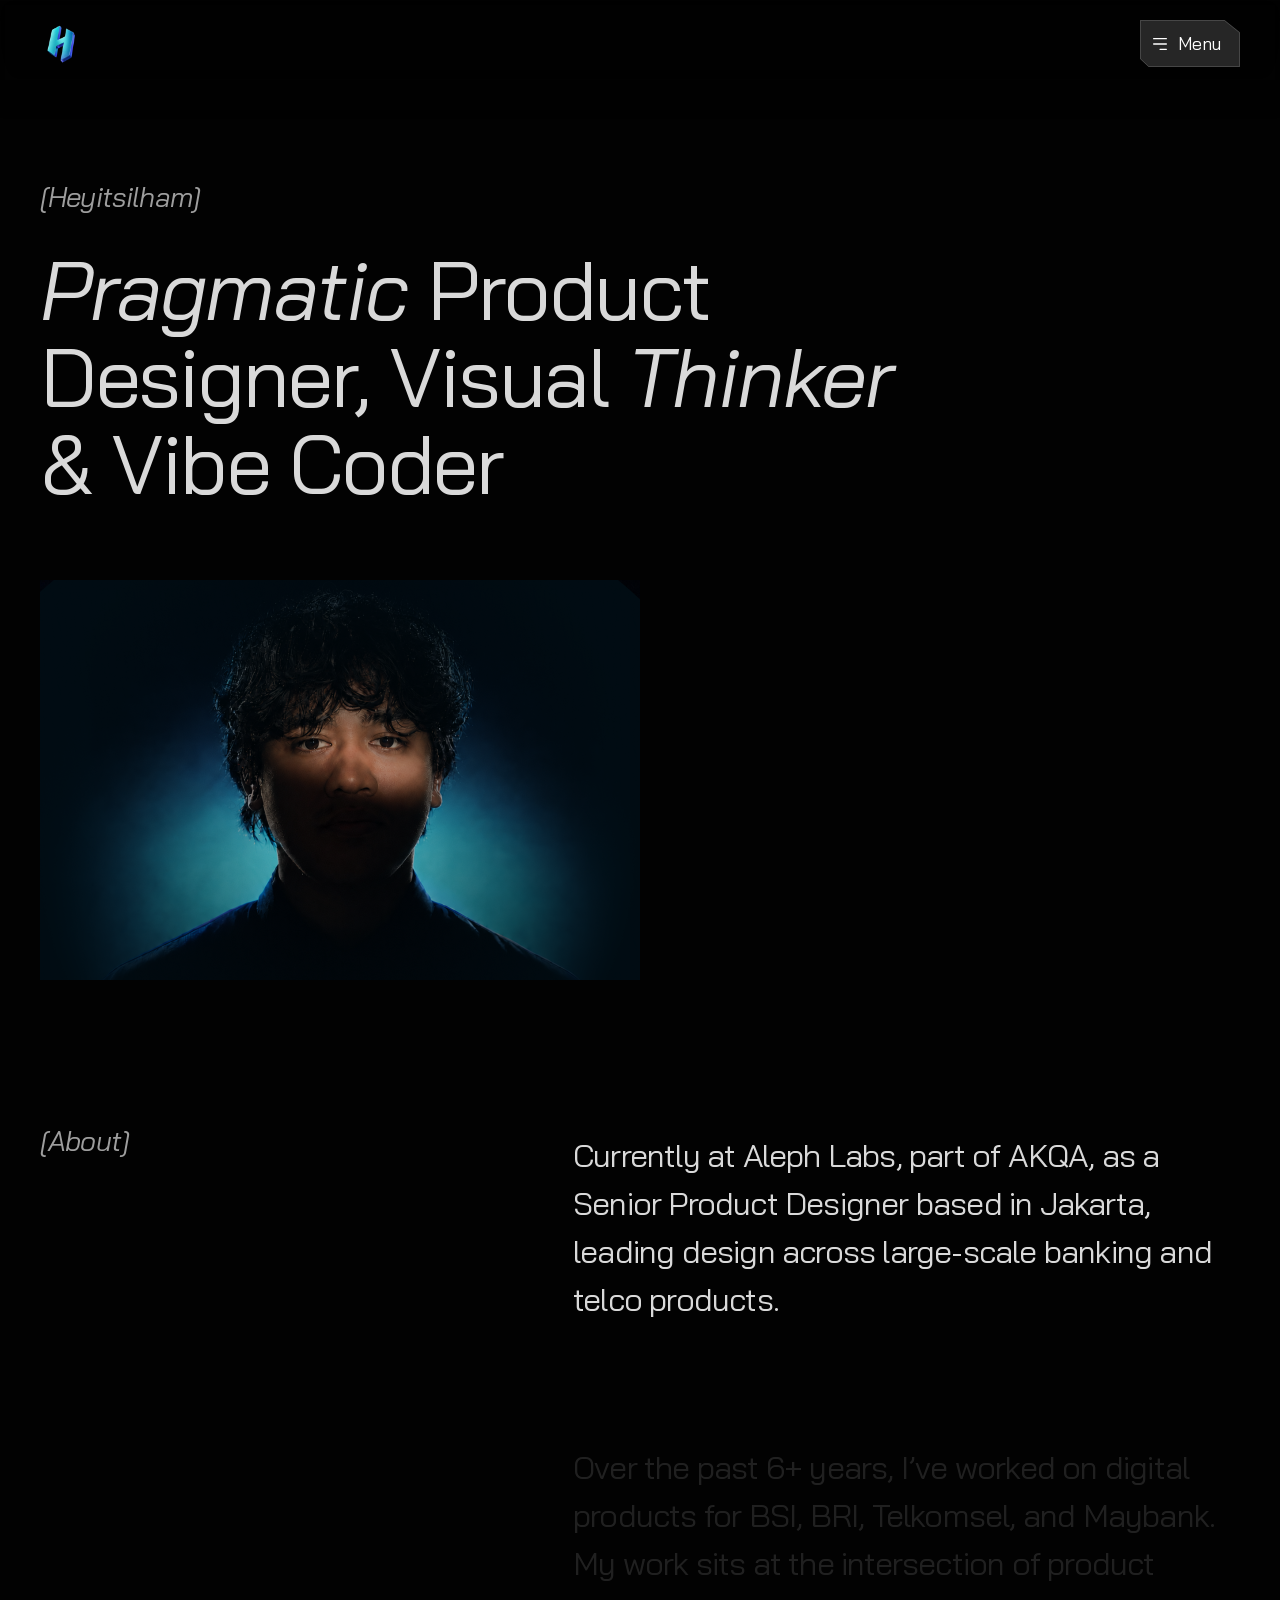
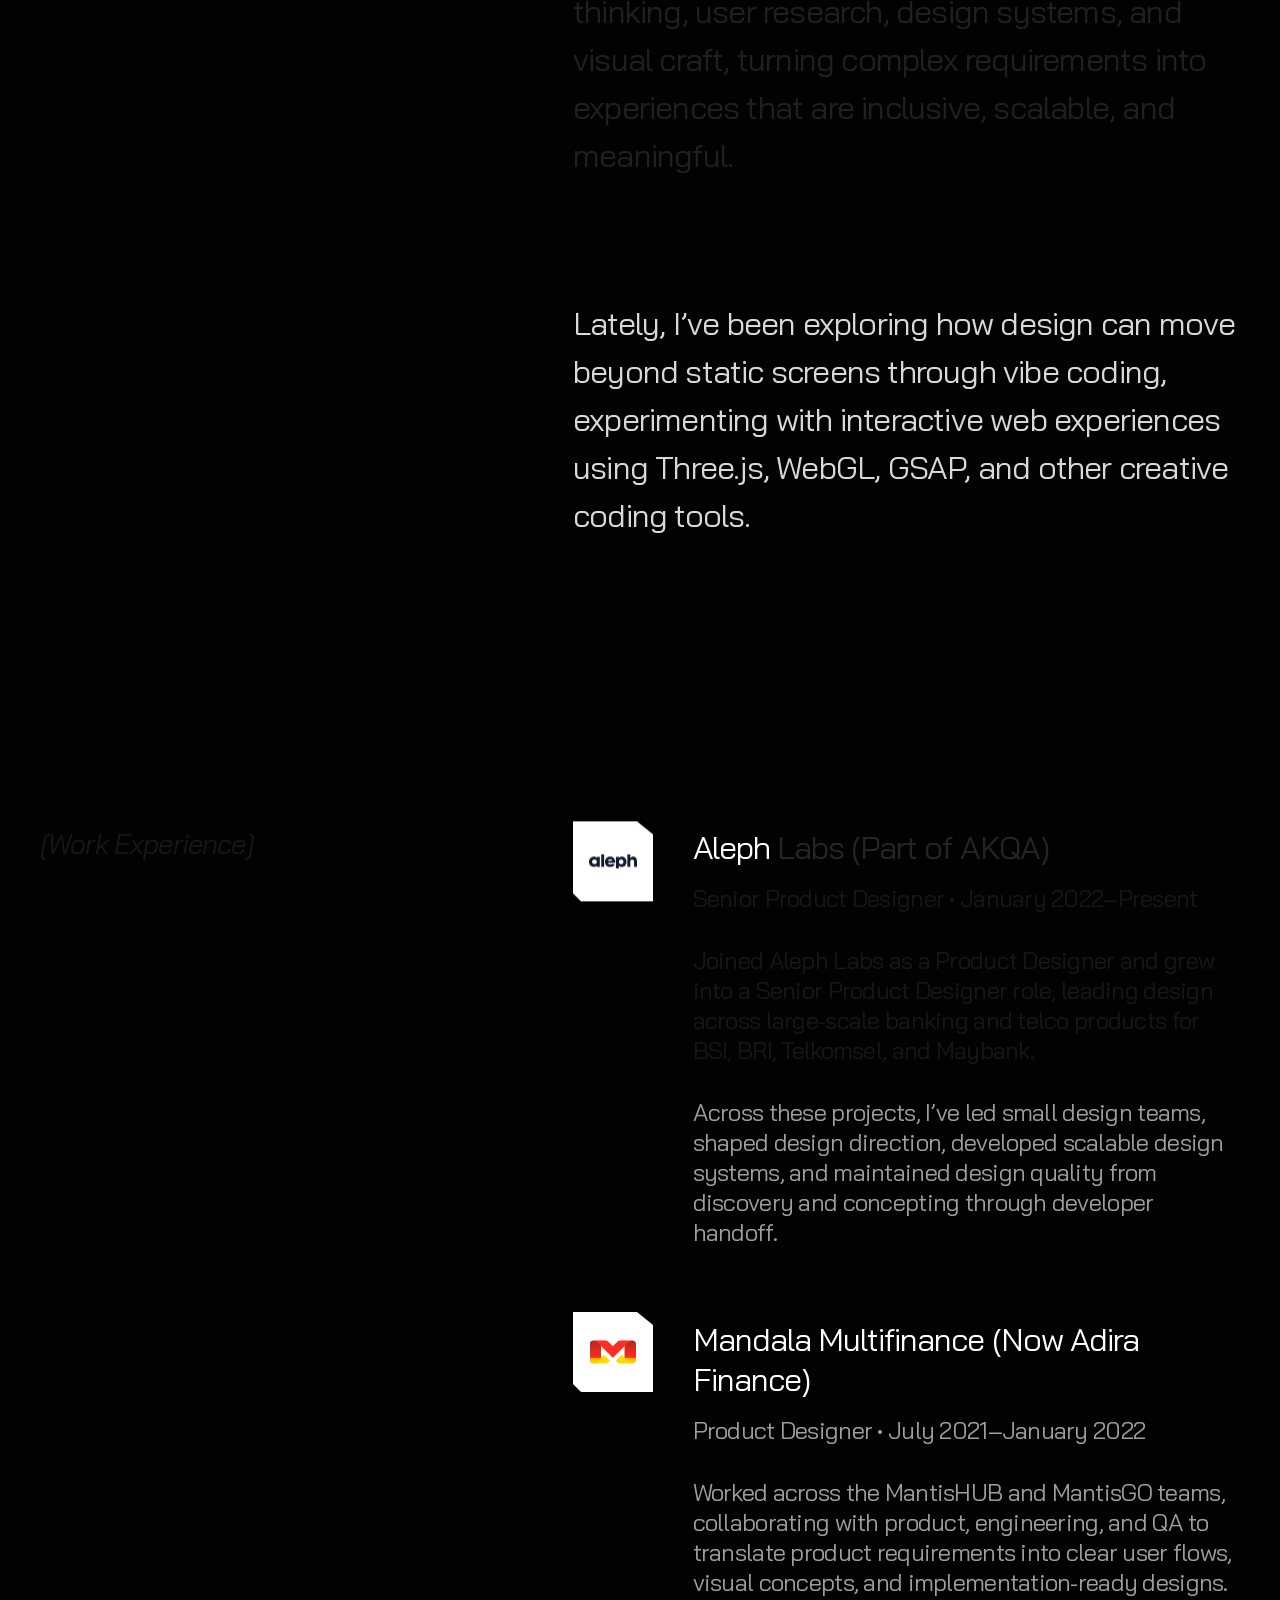
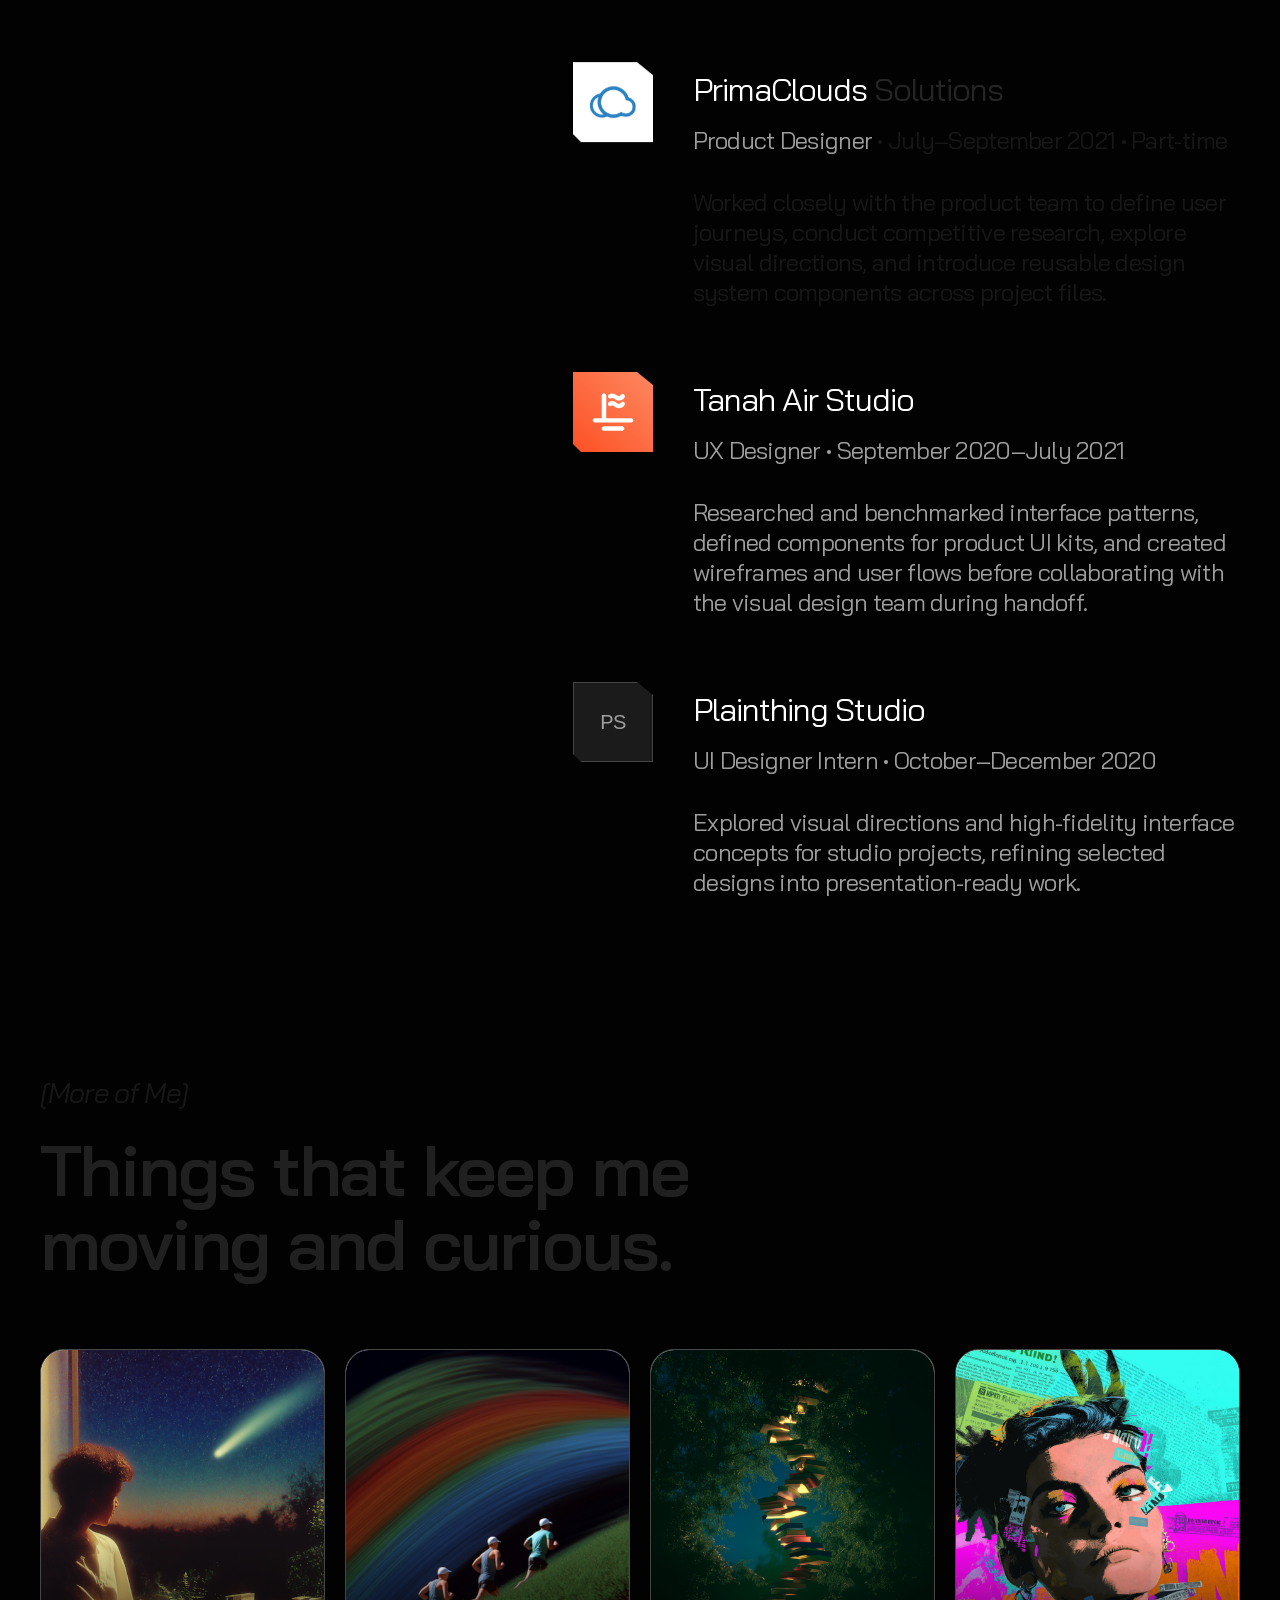
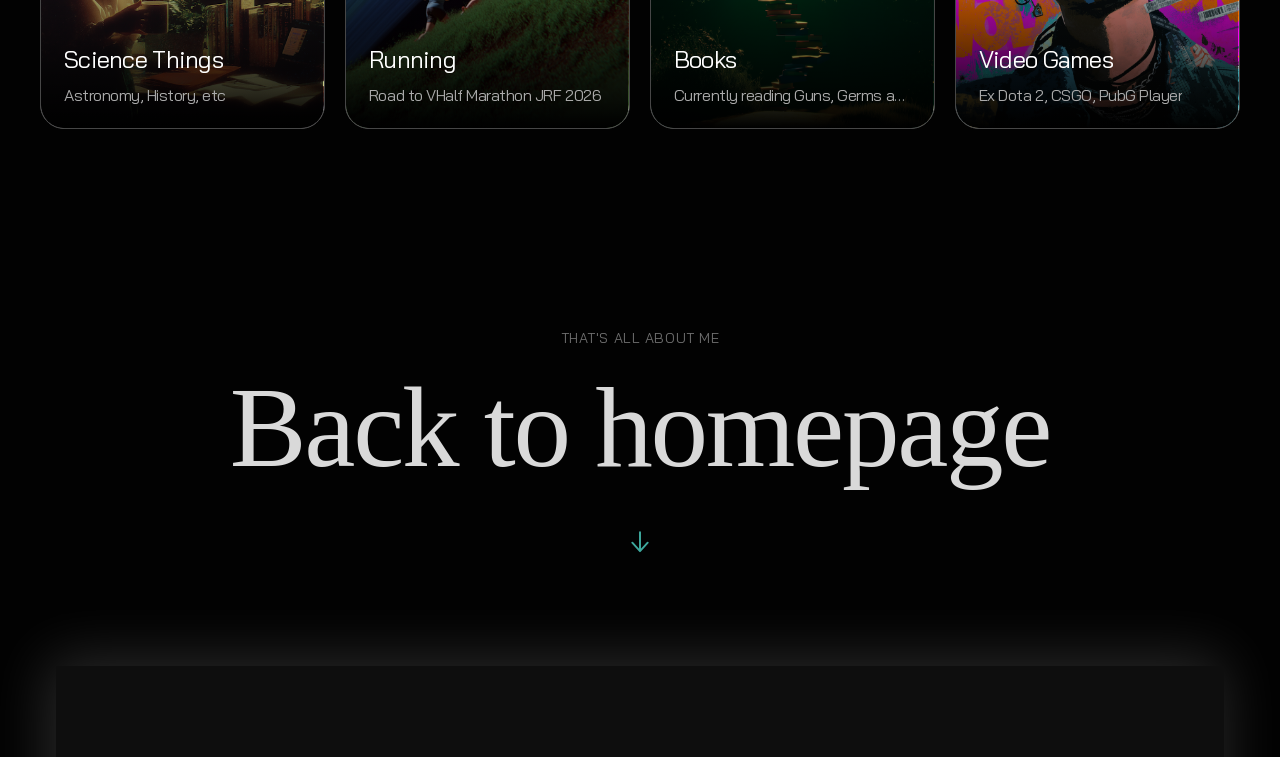
==== commit c9649caa: "Add clean portfolio URLs" ====
--- a/about.html
+++ b/about.html
@@ -6,18 +6,18 @@
 
   <title>Heyitsilham</title>
   <meta name="description" content="About Ilham — product designer crafting editorial, cinematic digital experiences." />
-  <link rel="canonical" href="https://heyitsilham.com/about.html" />
+  <link rel="canonical" href="https://heyitsilham.com/about" />
   <meta property="og:type" content="profile" />
   <meta property="og:title" content="HeyItsIlham — About" />
   <meta property="og:description" content="About Ilham — product designer crafting editorial, cinematic digital experiences." />
-  <meta property="og:url" content="https://heyitsilham.com/about.html" />
+  <meta property="og:url" content="https://heyitsilham.com/about" />
   <meta property="og:image" content="https://heyitsilham.com/assets/images/og-image.jpg" />
   <script type="application/ld+json">
   {
     "@context": "https://schema.org",
     "@type": "ProfilePage",
-    "@id": "https://heyitsilham.com/about.html#profile",
-    "url": "https://heyitsilham.com/about.html",
+    "@id": "https://heyitsilham.com/about#profile",
+    "url": "https://heyitsilham.com/about",
     "name": "About Ilham — Product Designer",
     "mainEntity": {
       "@type": "Person",
@@ -47,17 +47,18 @@
   } catch (e) {}</script>
   <script>try { if (!(window.matchMedia && matchMedia('(prefers-reduced-motion: reduce)').matches)) { document.documentElement.classList.add('motion-on'); addEventListener('load', function () { setTimeout(function () { if (!window.Motion) document.documentElement.classList.remove('motion-on'); }, 0); }); } } catch (e) {}</script>
   <!-- Any nav from here to the homepage must arrive splash-less, and the flag
-       must exist BEFORE the prerender below parses index.html -->
+       must exist BEFORE the prerender below parses the homepage -->
   <script>try { sessionStorage.setItem('porto-skip-splash', '1'); } catch (e) {}</script>
   <!-- Prerender the homepage in the background so the footer-glide handoff is
        an instant swap of an already-rendered page (no blank navigation gap).
        Browsers without speculation rules ignore this. -->
-  <script type="speculationrules">{ "prerender": [{ "urls": ["index.html", "index.html?from=about-menu"] }] }</script>
+  <script type="speculationrules">{ "prerender": [{ "urls": ["/"] }] }</script>
 
   <!-- Favicons -->
   <link rel="icon" href="/assets/images/favicon.png?v=2" type="image/png" sizes="180x180" />
   <link rel="apple-touch-icon" href="/assets/images/favicon.png?v=2" />
   <script src="tab-title.js?v=2"></script>
+  <script src="analytics.js?v=1"></script>
 
   <!-- Fonts (same set as index) -->
   <link href="https://api.fontshare.com/v2/css?f[]=recoleta@300&display=swap" rel="stylesheet" />
@@ -136,7 +137,7 @@
       <img class="site-menu-panel-bg site-menu-panel-bg-open" src="assets/images/site-menu/menu-panel-bg.svg" alt="" aria-hidden="true" />
 
       <nav class="site-menu-nav" aria-label="Primary navigation">
-        <a class="site-menu-link" href="index.html?from=about-menu">Works</a>
+        <a class="site-menu-link" href="/" data-route="works">Works</a>
         <button class="site-menu-link is-active" type="button" data-menu-action="about">
           <span>About</span>
           <img class="site-menu-active-dot" src="assets/images/site-menu/menu-active-dot.svg" alt="" aria-hidden="true" />
@@ -342,23 +343,23 @@
 
   </main>
 
-  <!-- ── Footer: back to homepage (cut-off peek box glides into index.html) ── -->
+  <!-- ── Footer: back to homepage (cut-off peek box glides into /) ── -->
   <footer class="ab-footer">
     <p class="ab-footer-sub">That's all about me</p>
-    <a class="ab-footer-link" id="back-home" href="index.html">
+    <a class="ab-footer-link" id="back-home" href="/">
       Back to homepage
       <svg class="ab-footer-arrow" viewBox="0 0 20 20" fill="none" aria-hidden="true">
         <path d="M10 3v13M4.5 10.5L10 16.5l5.5-6" stroke="currentColor" stroke-width="1.4" stroke-linecap="round" stroke-linejoin="round"/>
       </svg>
     </a>
     <div class="ab-peek-wrap">
-      <a class="ab-peek" id="home-peek" href="index.html" aria-label="Back to homepage"></a>
+      <a class="ab-peek" id="home-peek" href="/" aria-label="Back to homepage"></a>
     </div>
   </footer>
 
   <script src="motion.js"></script>
   <script src="menu-button-hover.js?v=3"></script>
   <script src="menu-contact.js?v=2"></script>
-  <script src="about.js?v=29"></script>
+  <script src="about.js?v=30"></script>
 </body>
 </html>
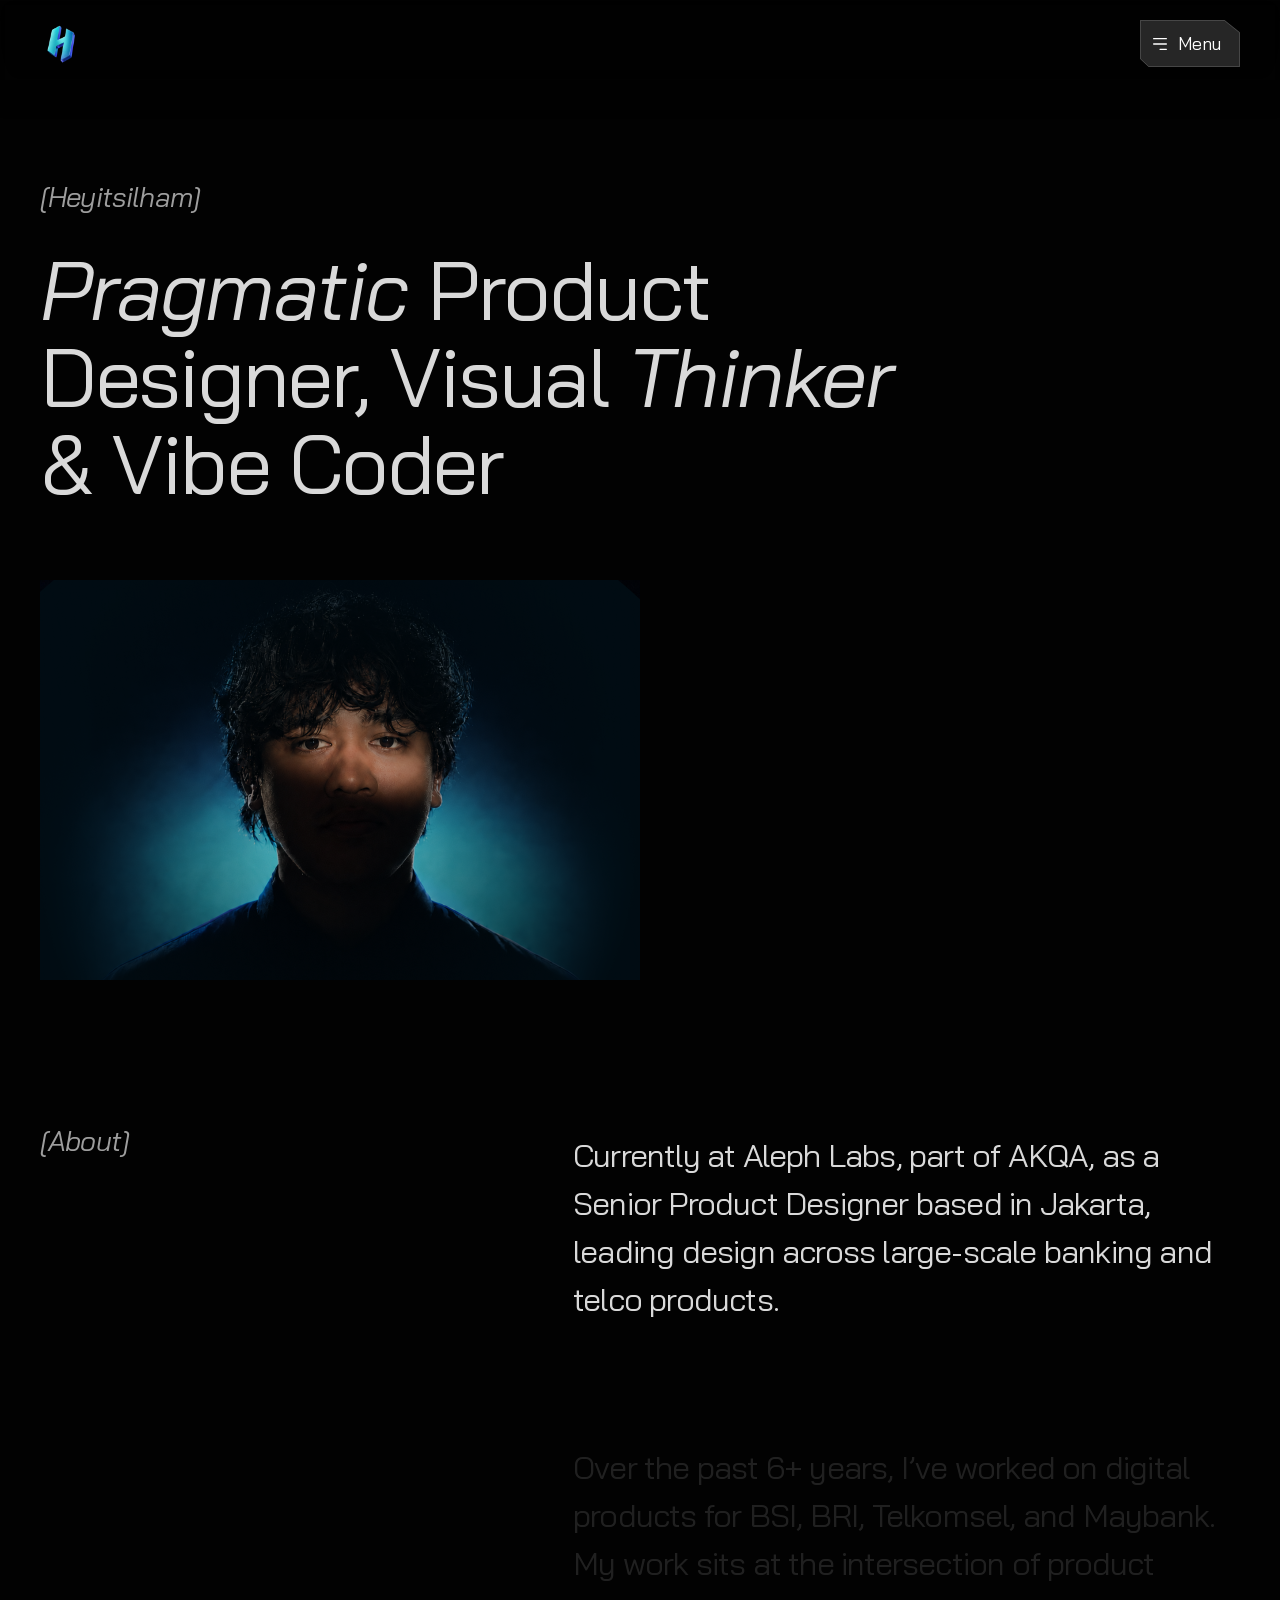
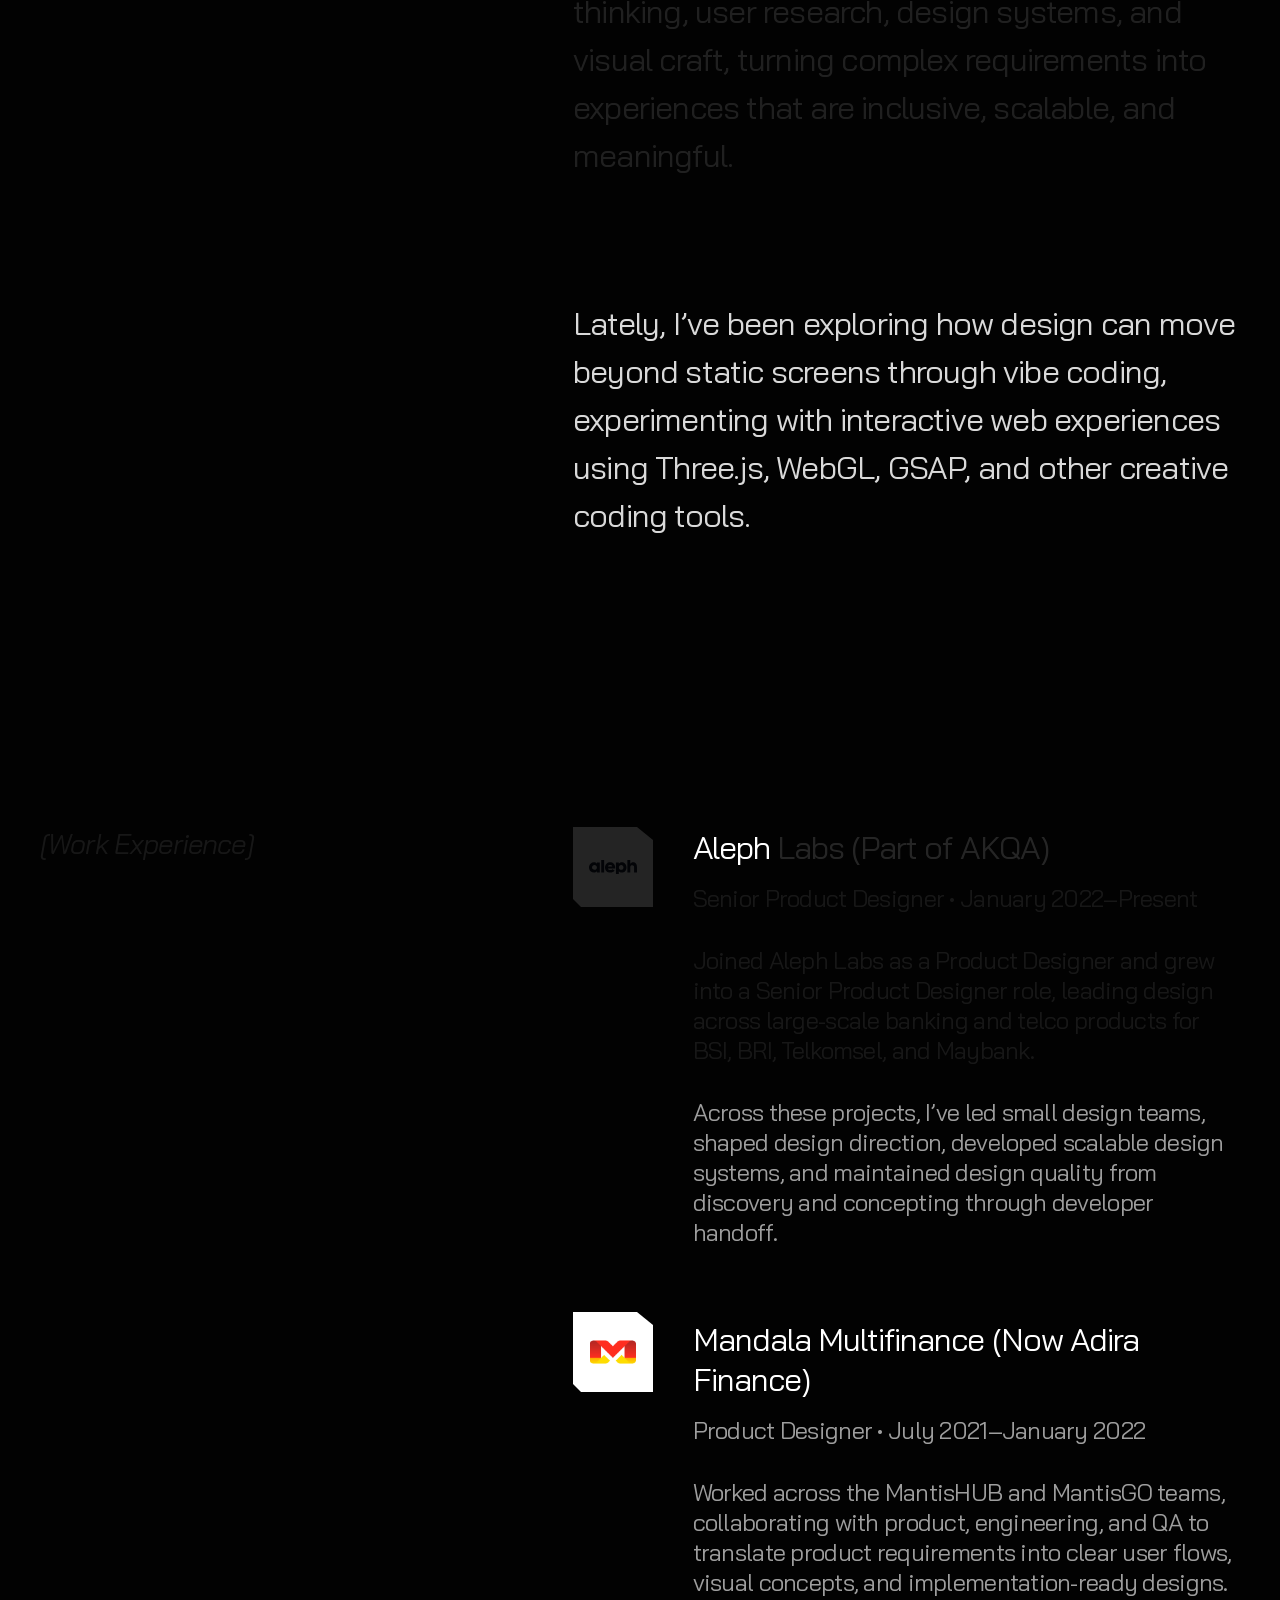
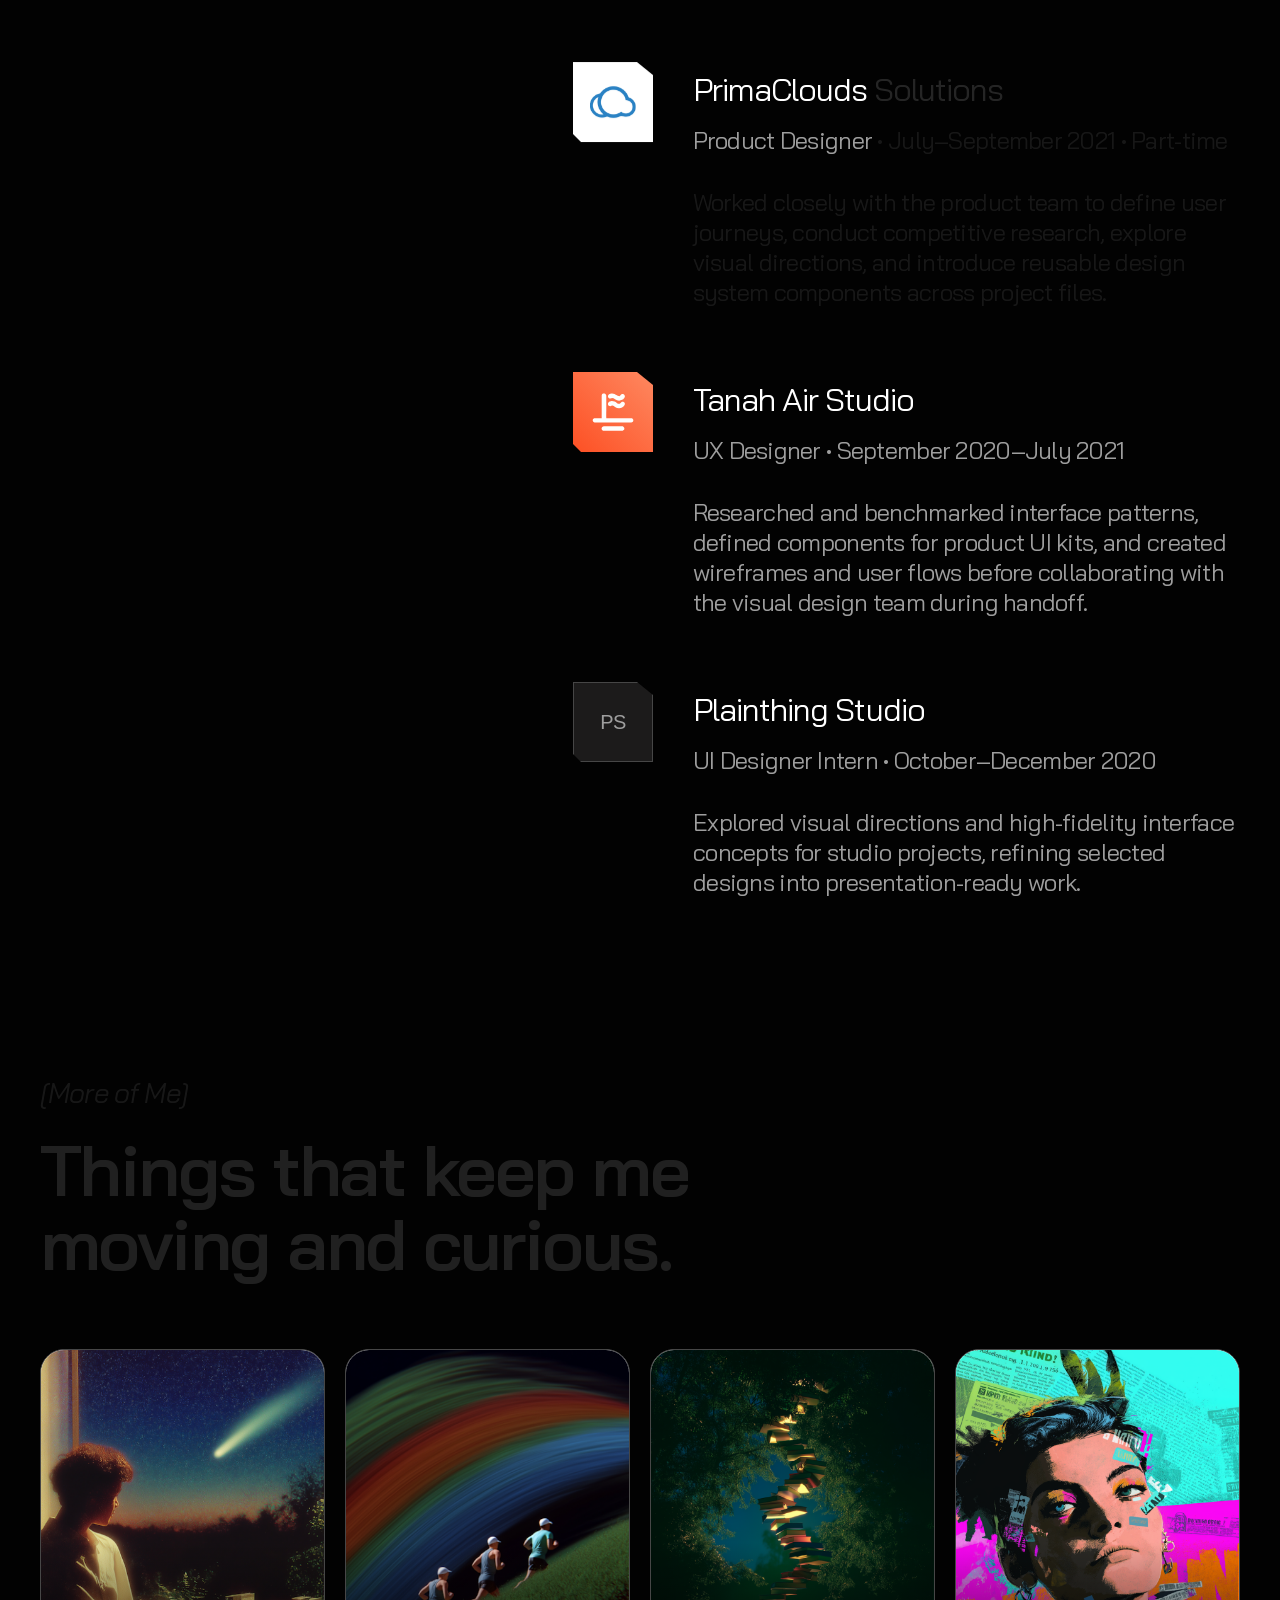
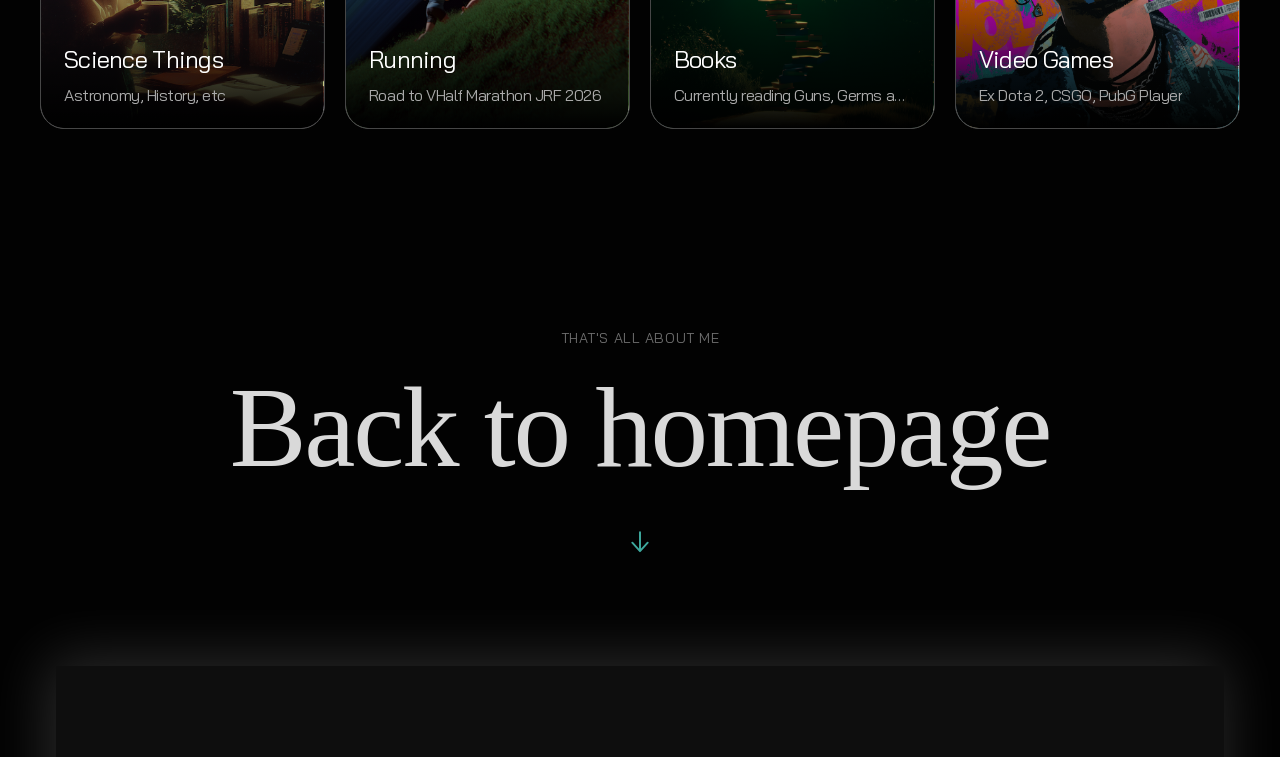
==== commit cb39610a: "Fix production favicon discovery" ====
--- a/about.html
+++ b/about.html
@@ -55,8 +55,9 @@
   <script type="speculationrules">{ "prerender": [{ "urls": ["/"] }] }</script>
 
   <!-- Favicons -->
-  <link rel="icon" href="/assets/images/favicon.png?v=2" type="image/png" sizes="180x180" />
-  <link rel="apple-touch-icon" href="/assets/images/favicon.png?v=2" />
+  <link rel="icon" href="/assets/images/favicon-96x96.png" type="image/png" sizes="96x96" />
+  <link rel="shortcut icon" href="/favicon.ico" type="image/x-icon" />
+  <link rel="apple-touch-icon" href="/assets/images/favicon.png" sizes="180x180" />
   <script src="tab-title.js?v=2"></script>
   <script src="analytics.js?v=1"></script>
 
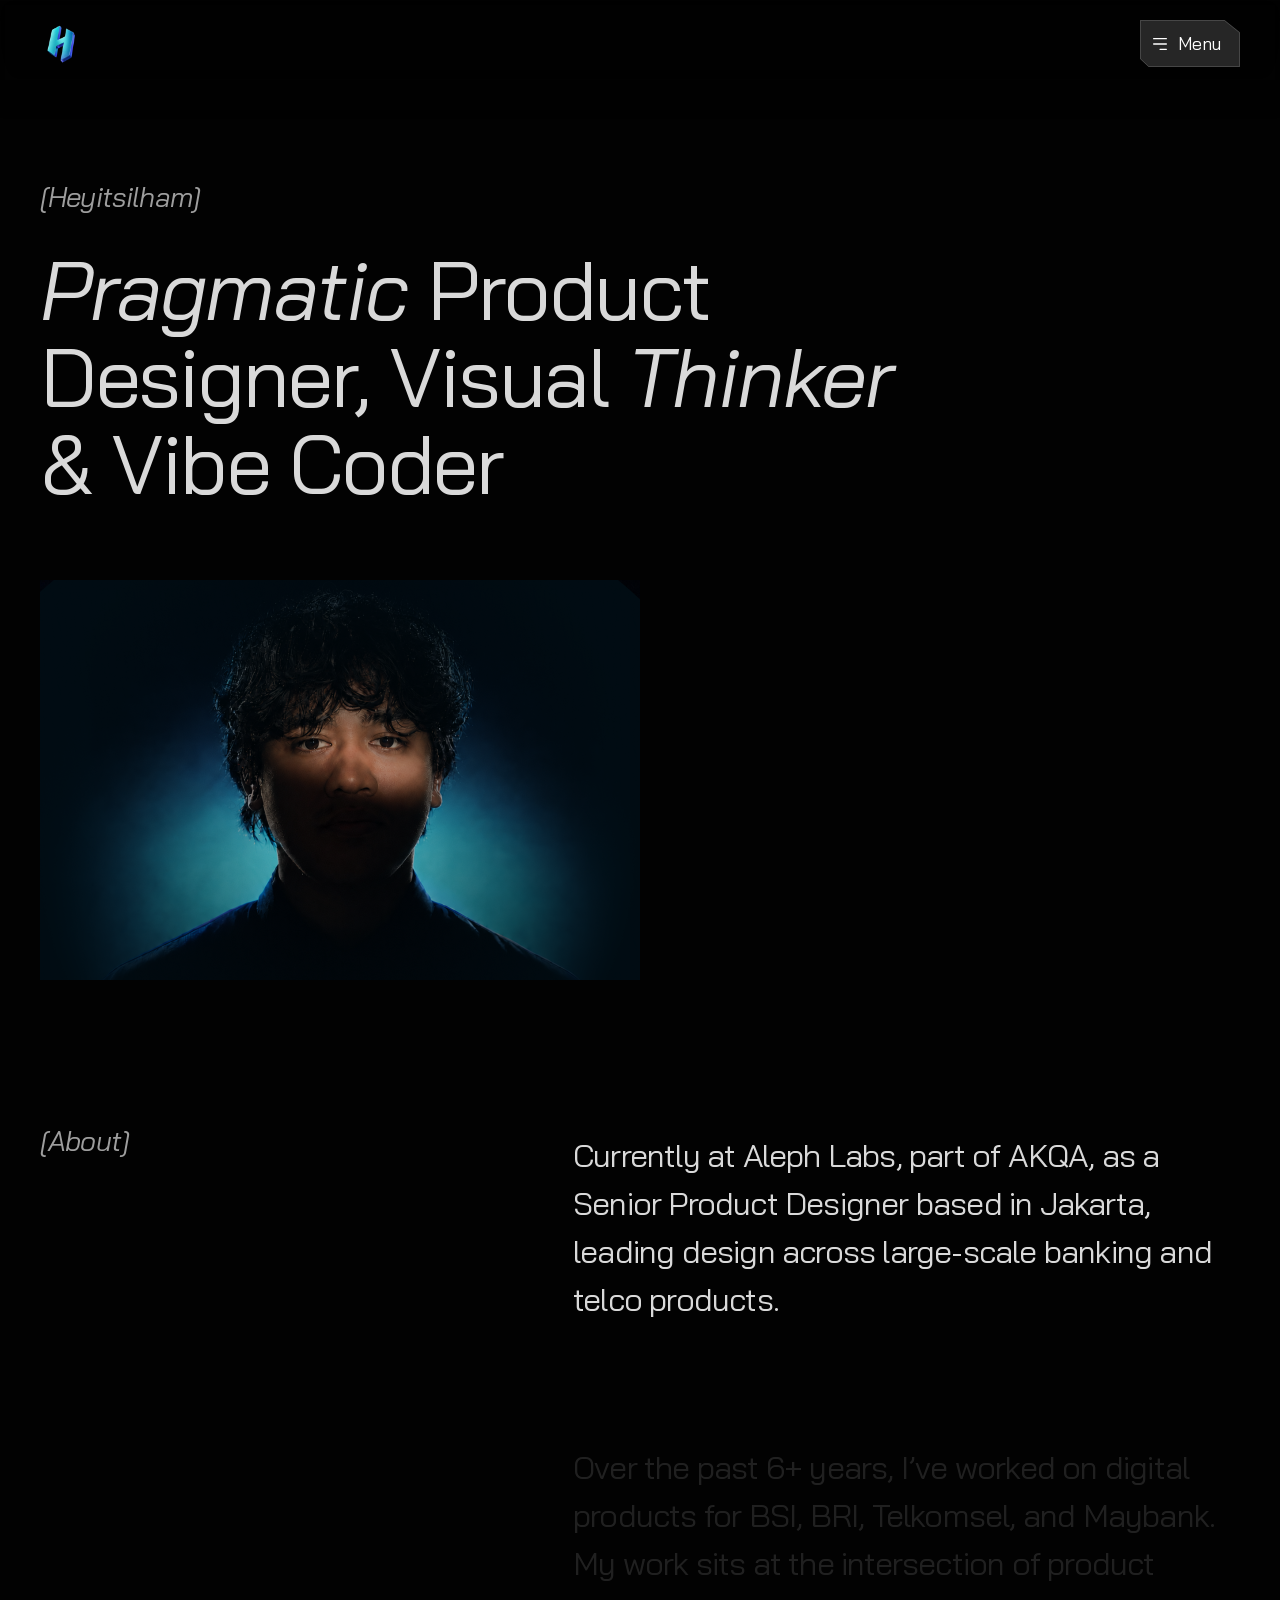
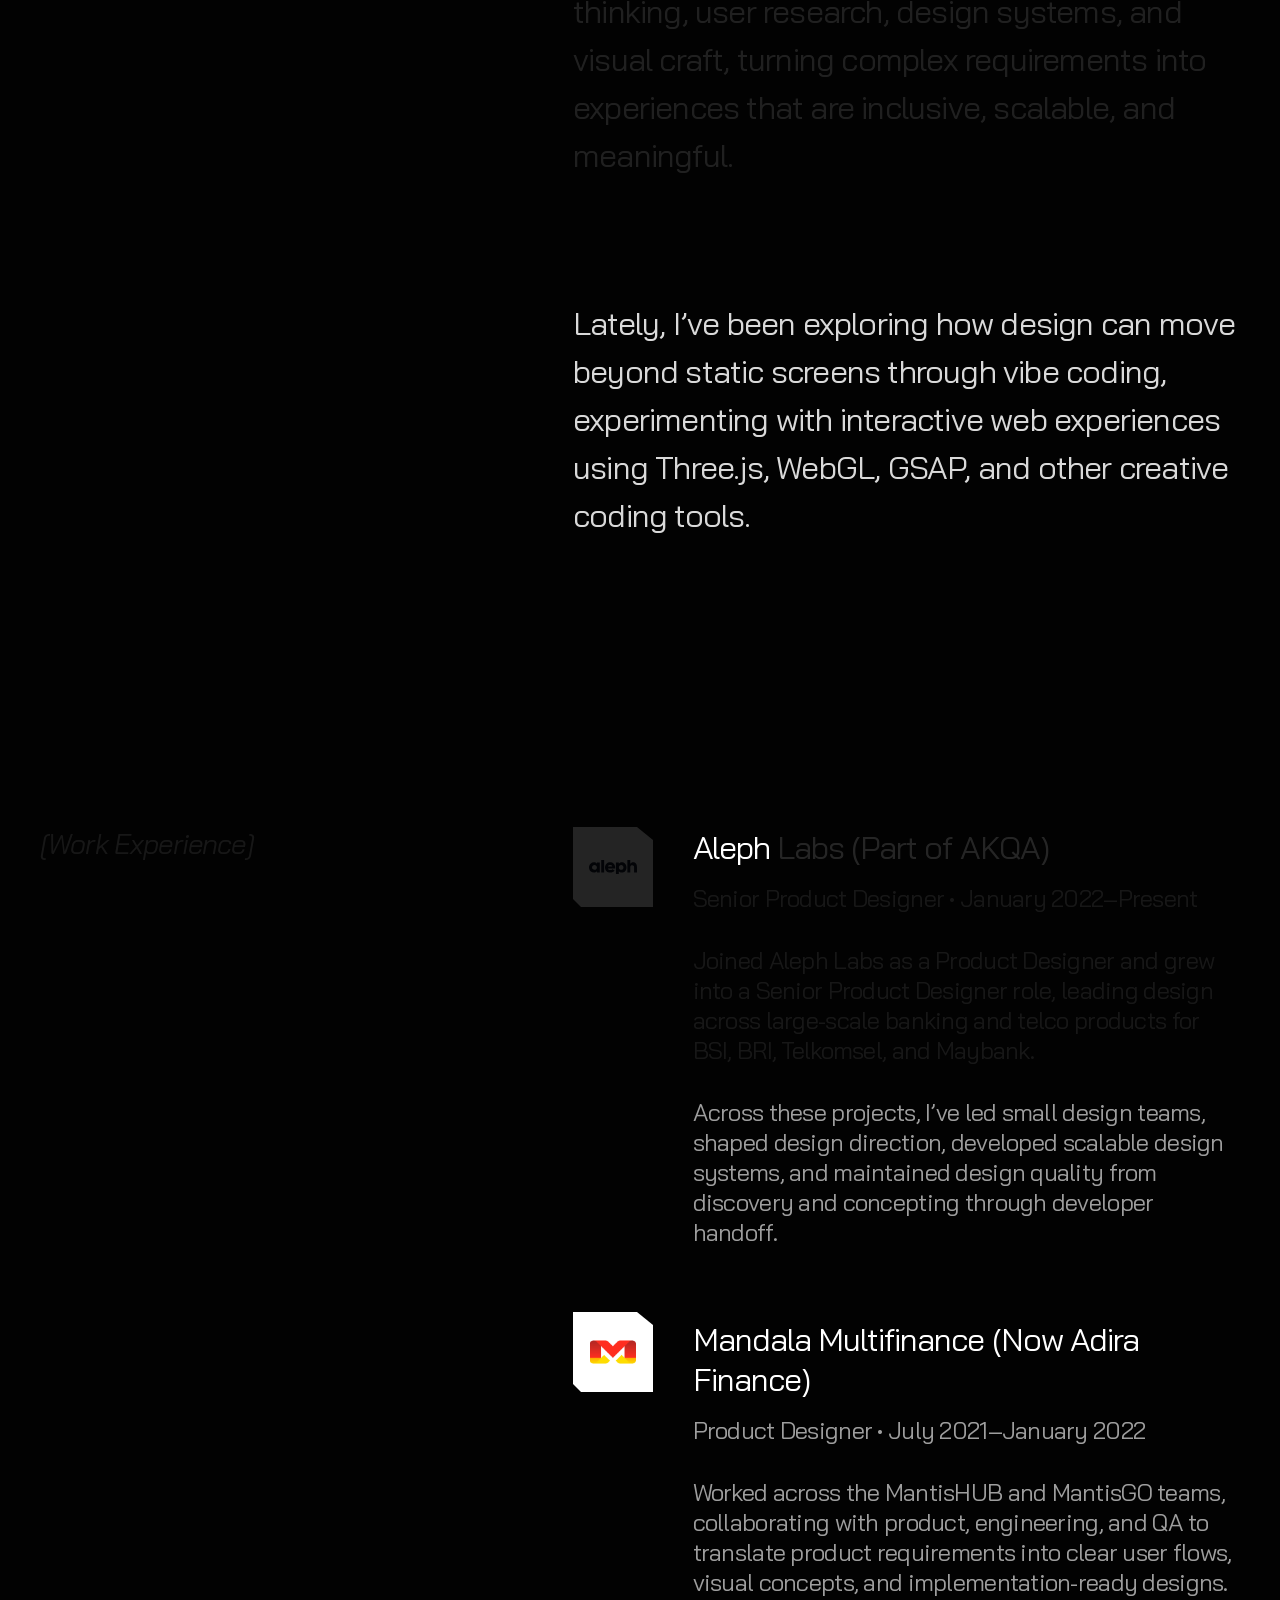
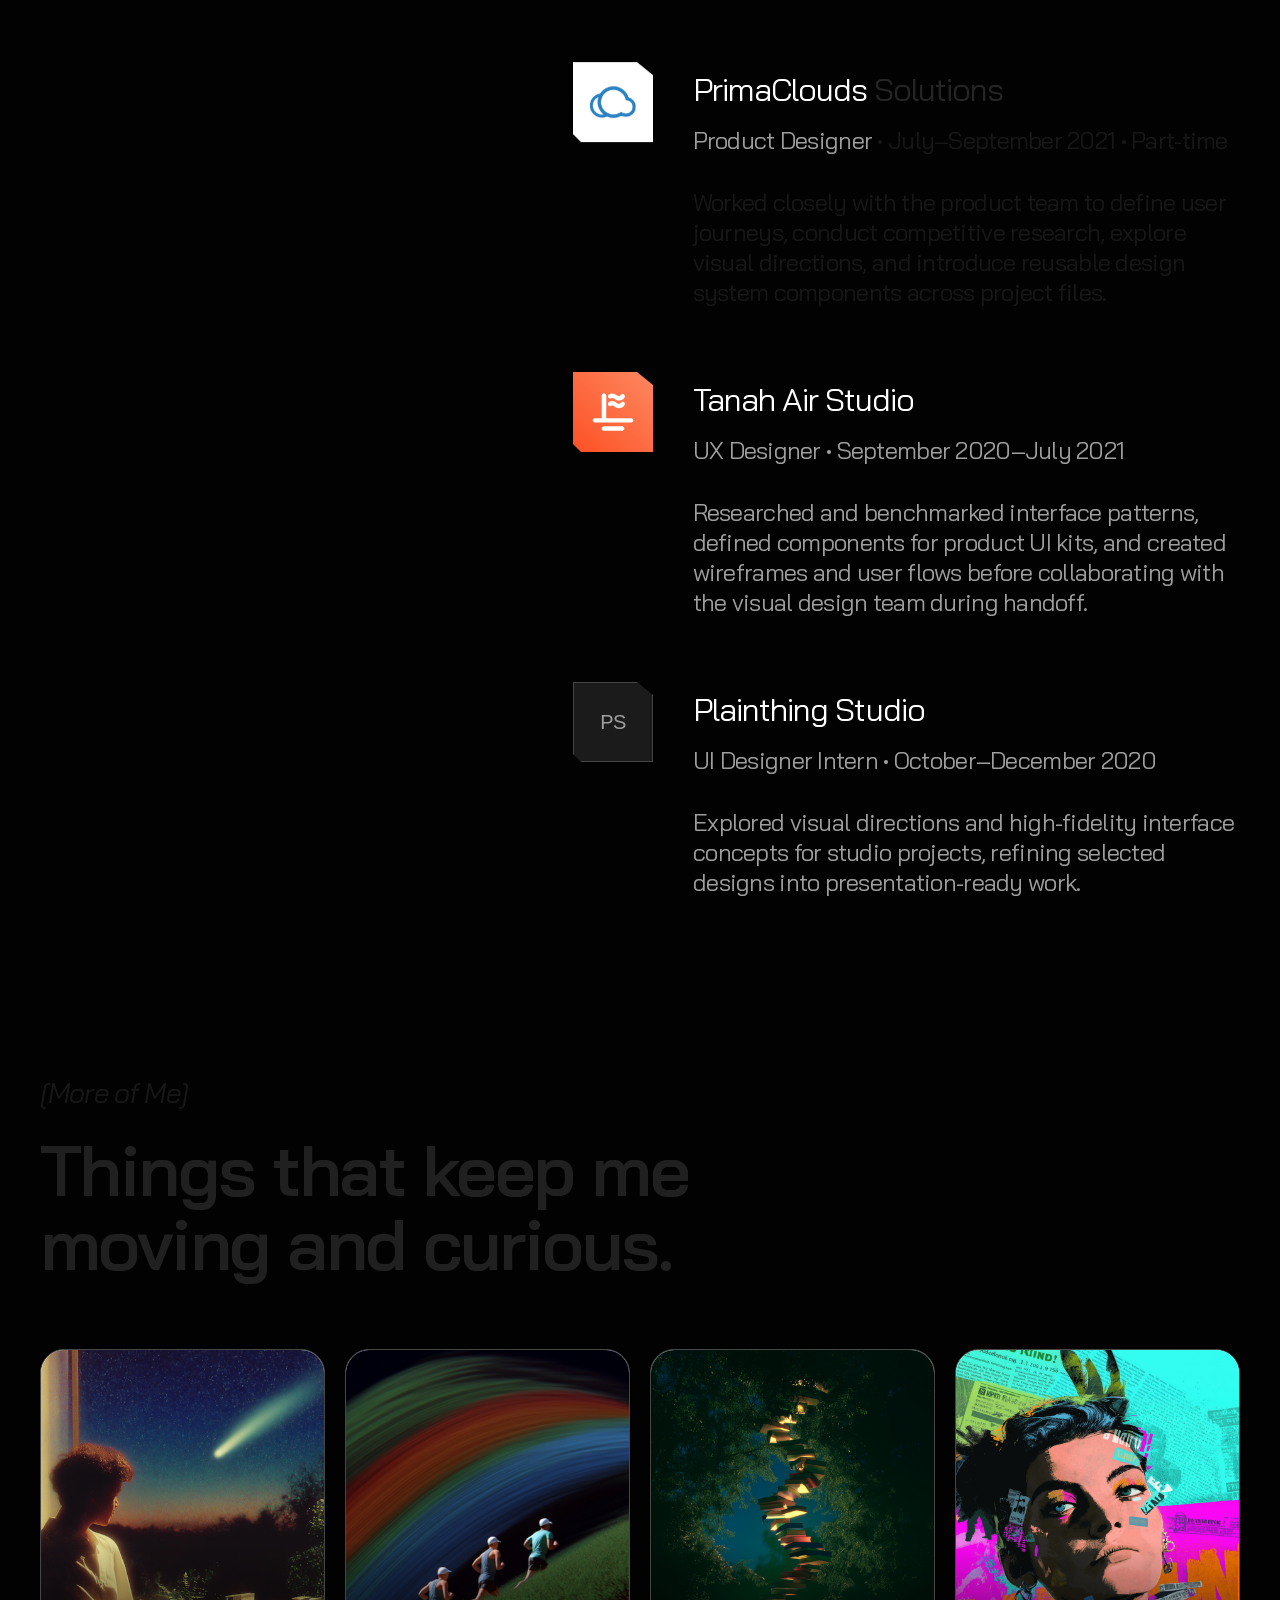
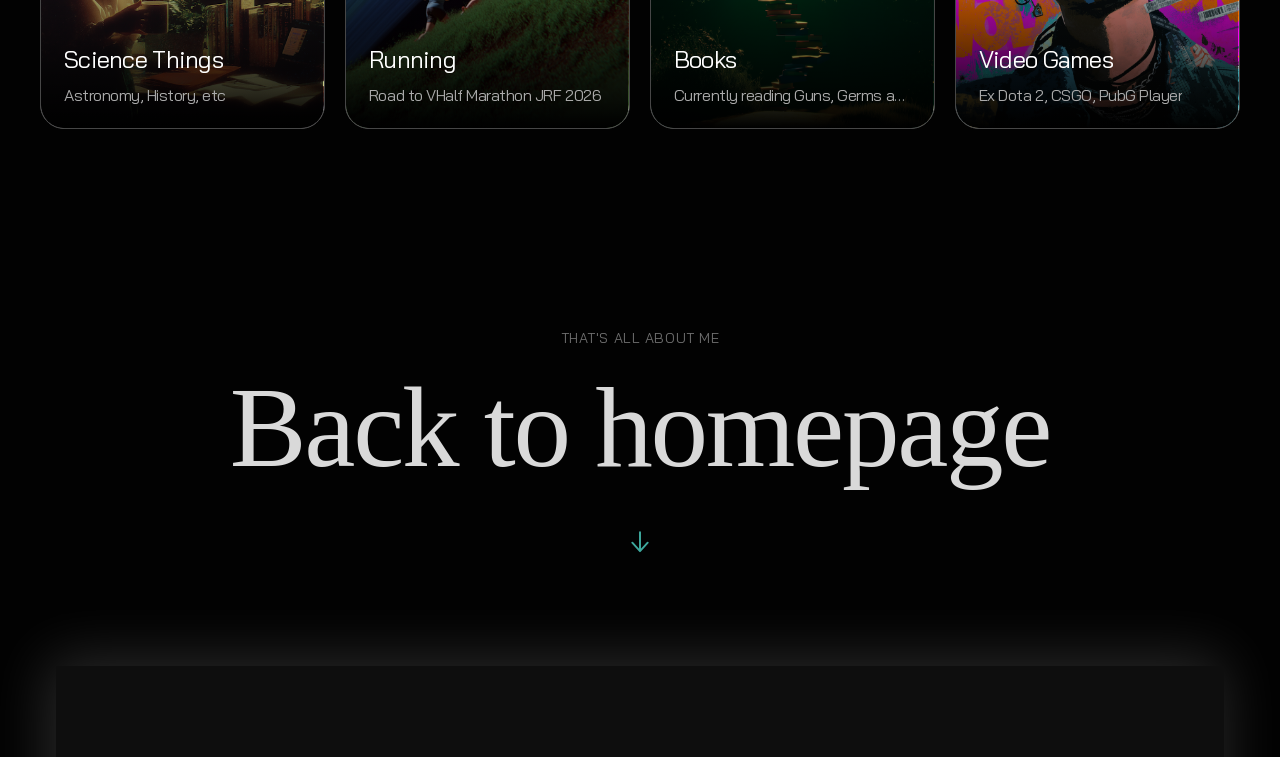
==== commit 951739ca: "Track homepage view switch engagement" ====
--- a/about.html
+++ b/about.html
@@ -59,7 +59,7 @@
   <link rel="shortcut icon" href="/favicon.ico" type="image/x-icon" />
   <link rel="apple-touch-icon" href="/assets/images/favicon.png" sizes="180x180" />
   <script src="tab-title.js?v=2"></script>
-  <script src="analytics.js?v=1"></script>
+  <script src="analytics.js?v=2"></script>
 
   <!-- Fonts (same set as index) -->
   <link href="https://api.fontshare.com/v2/css?f[]=recoleta@300&display=swap" rel="stylesheet" />
